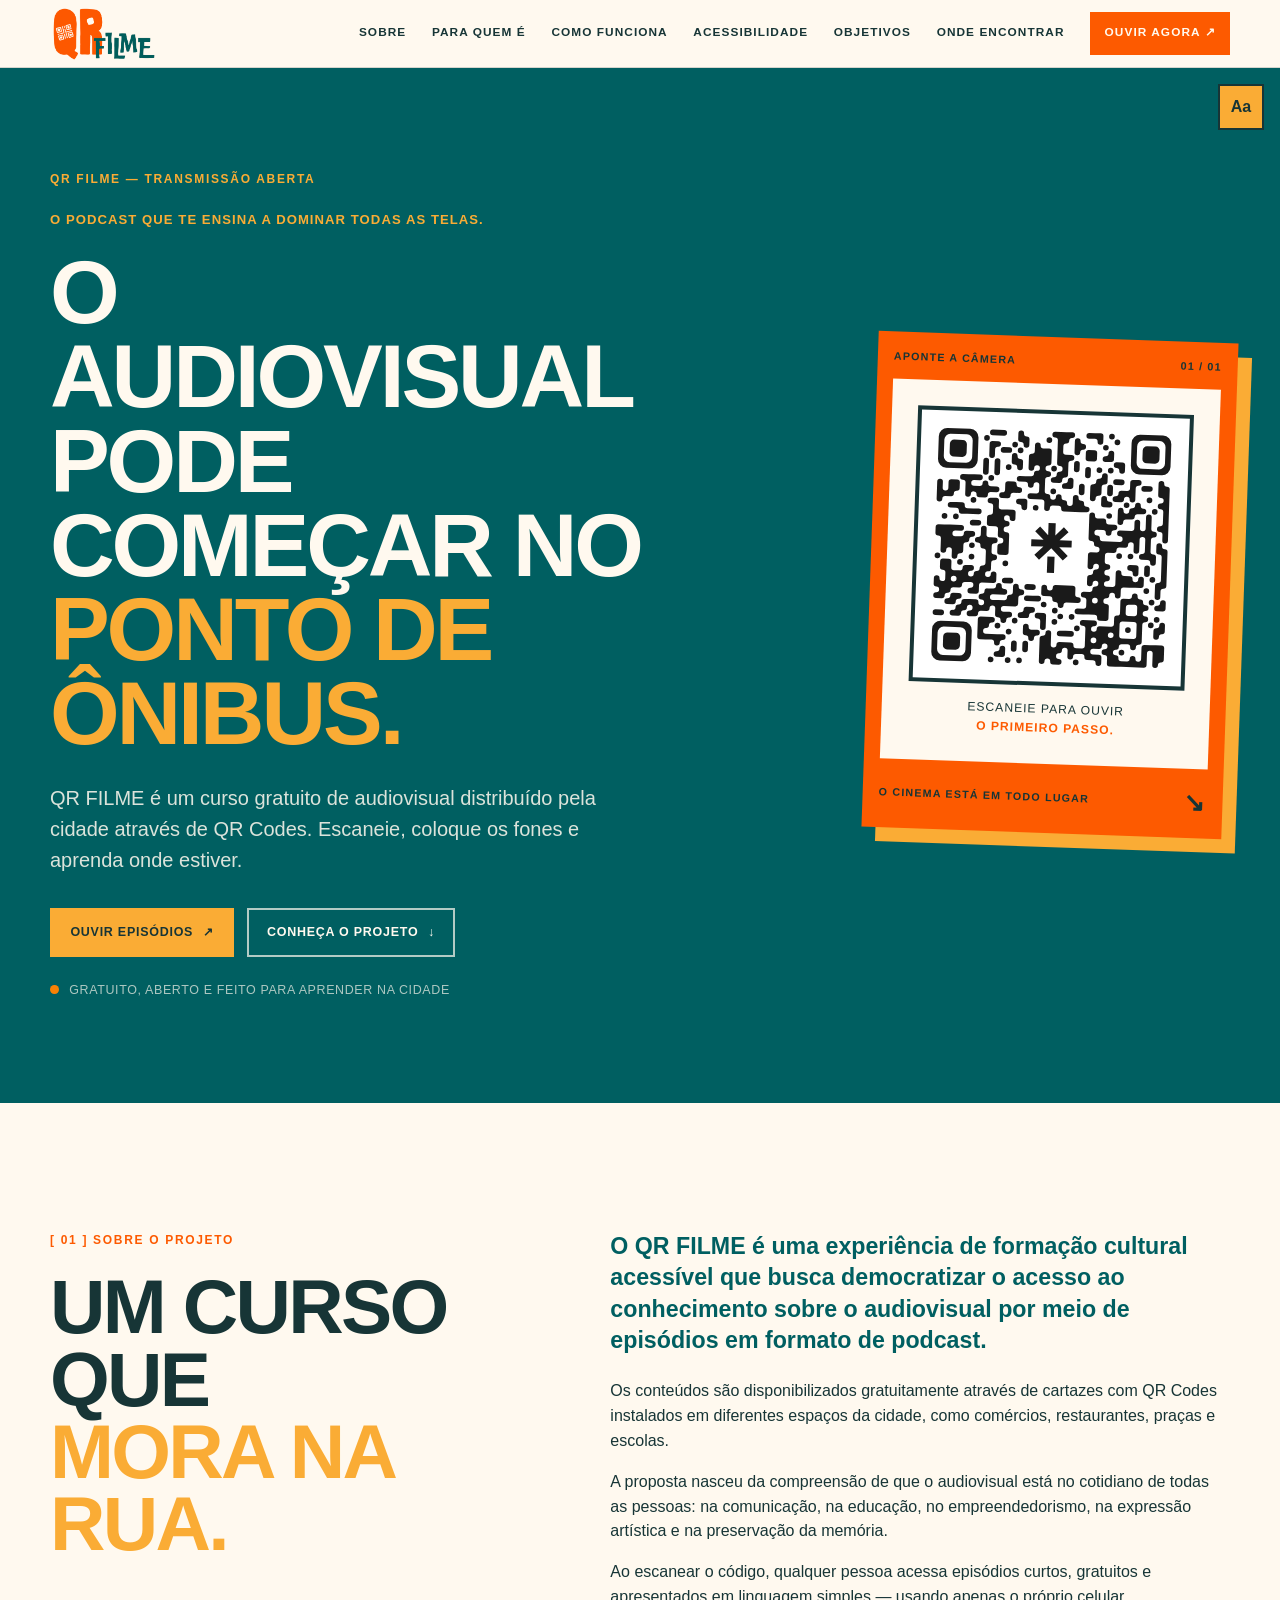
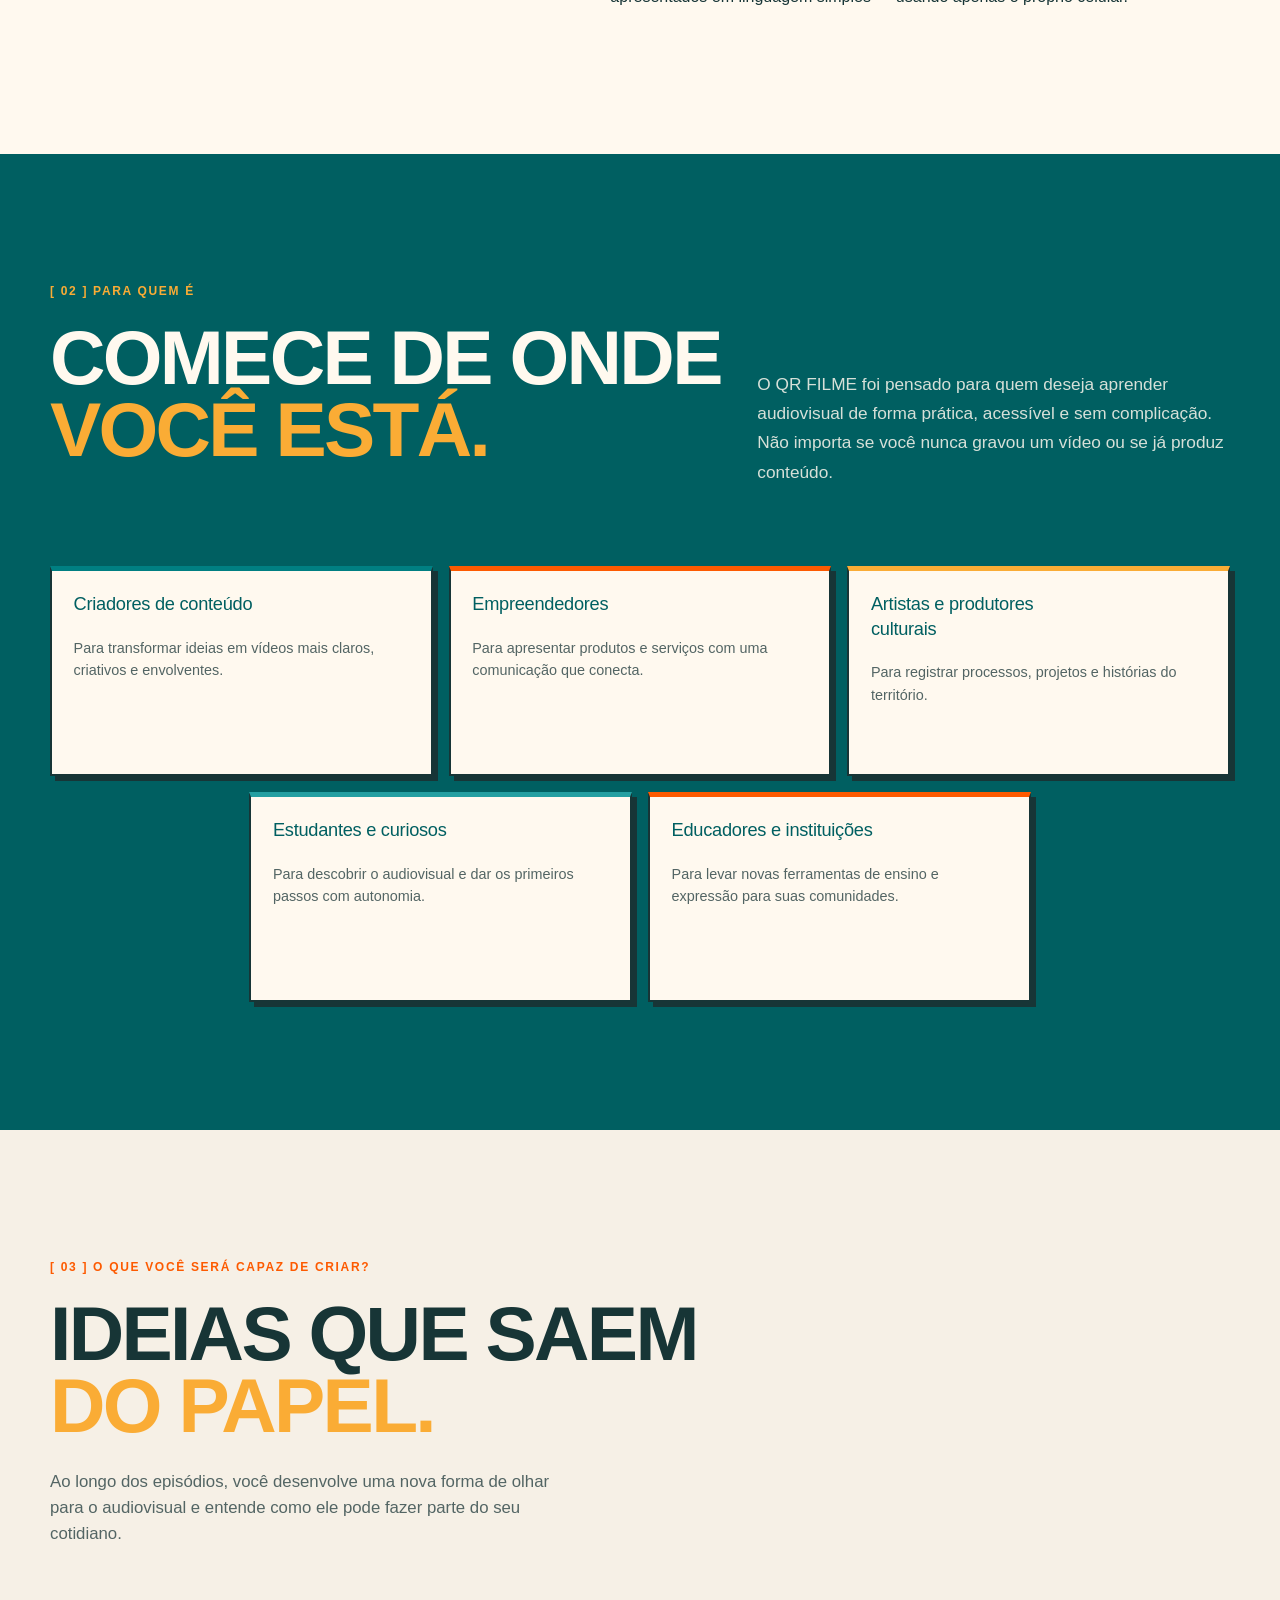
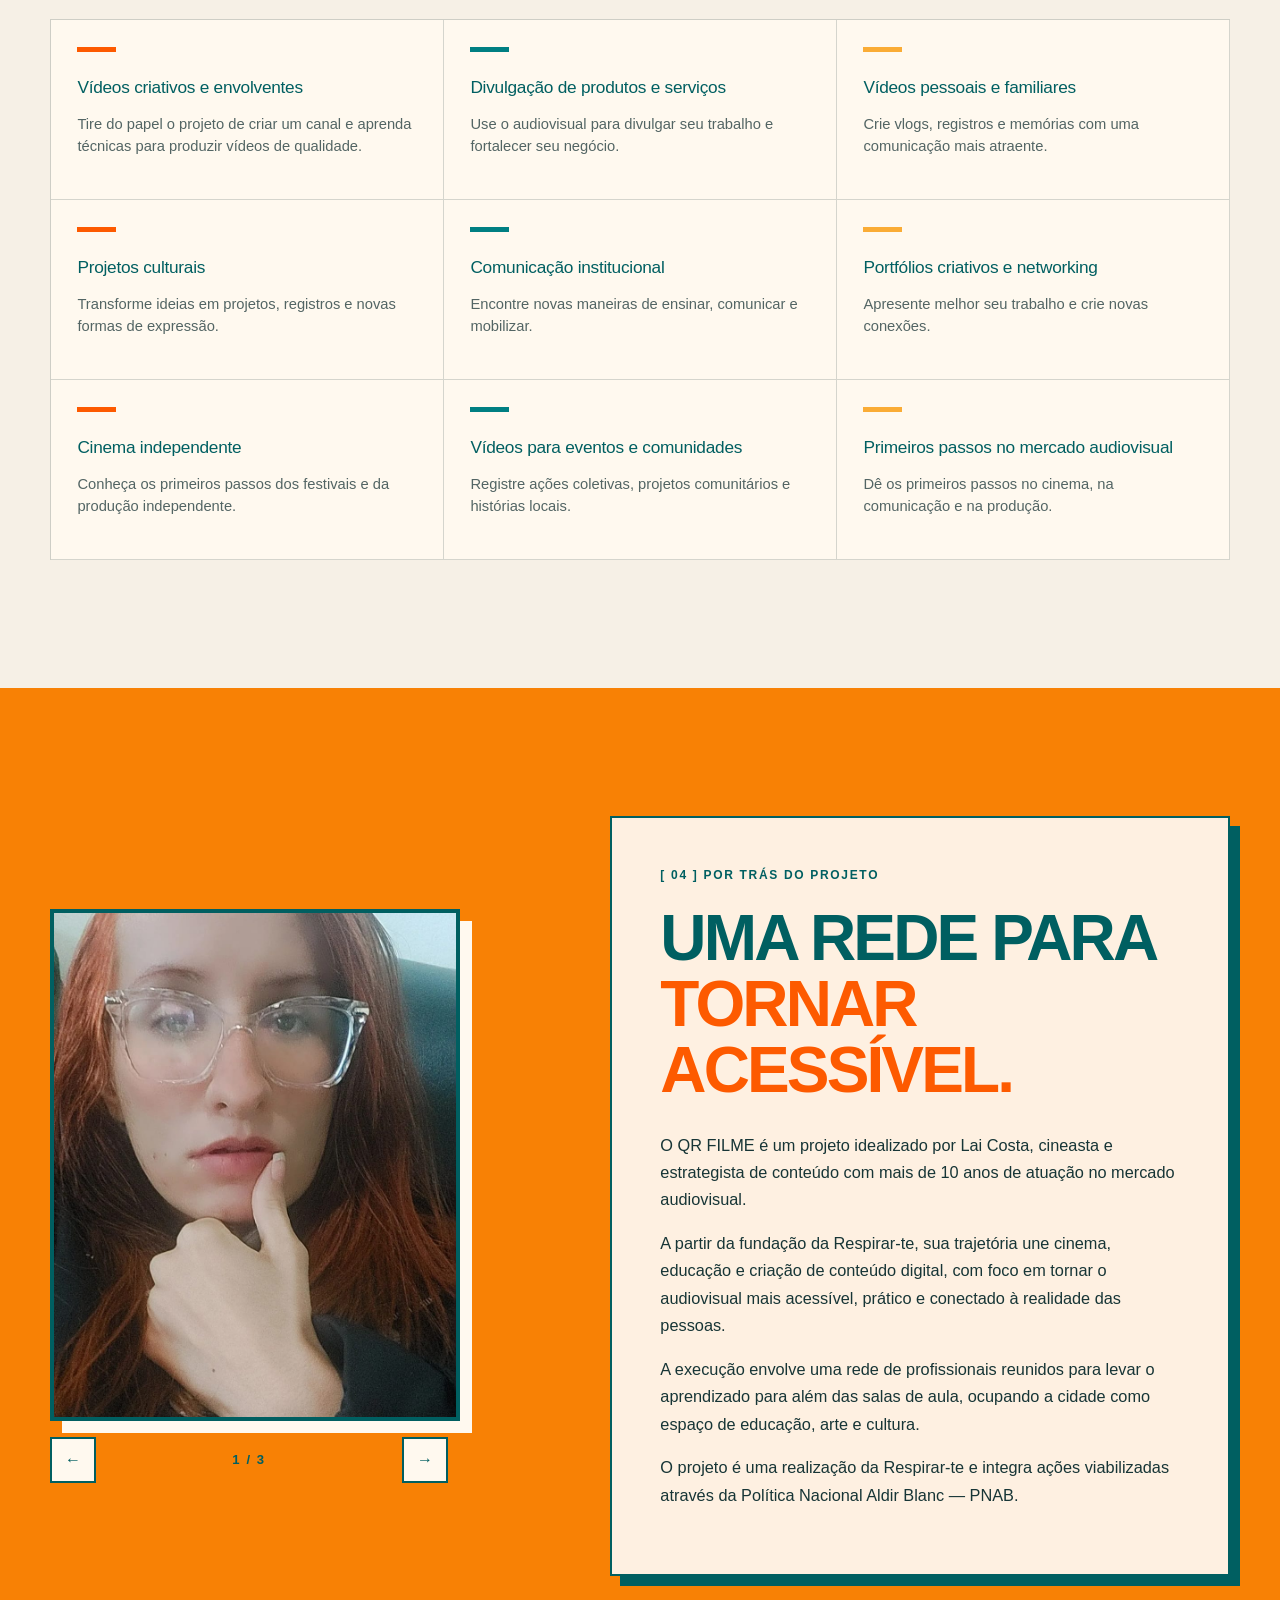
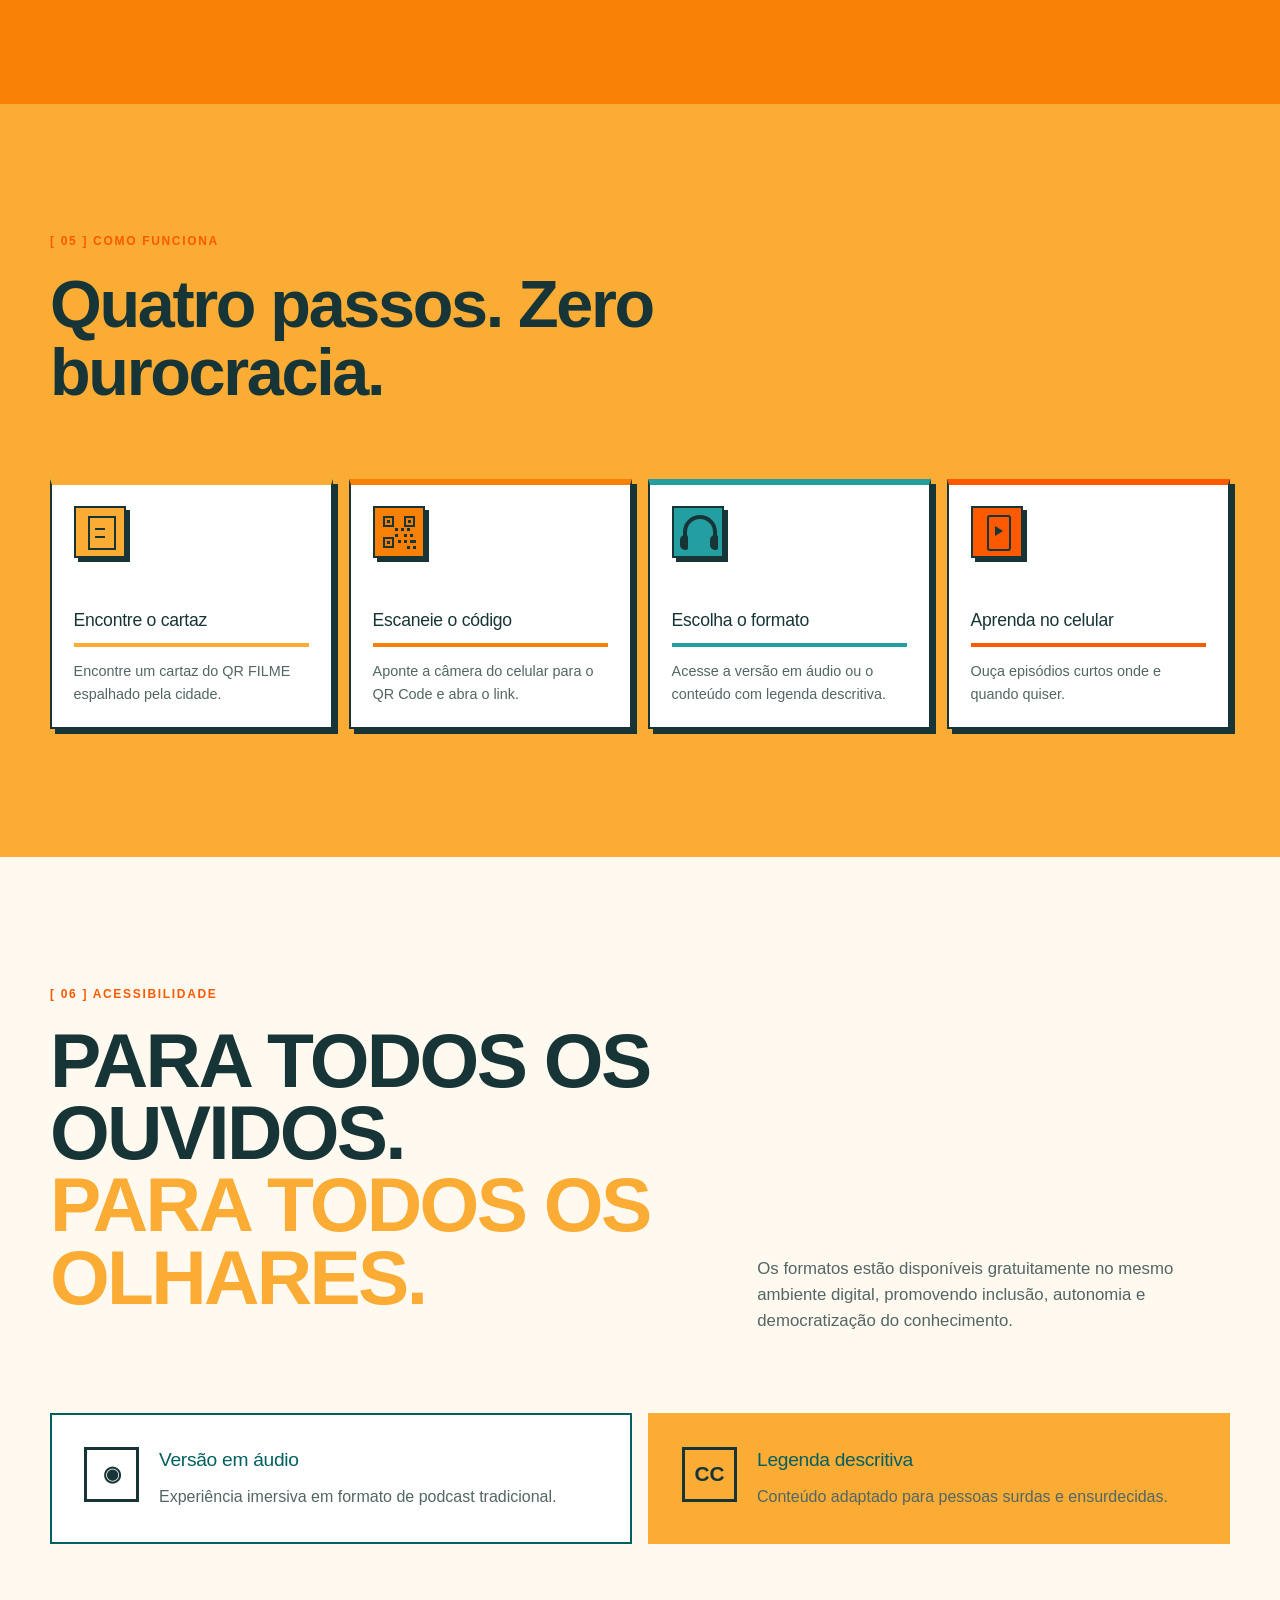
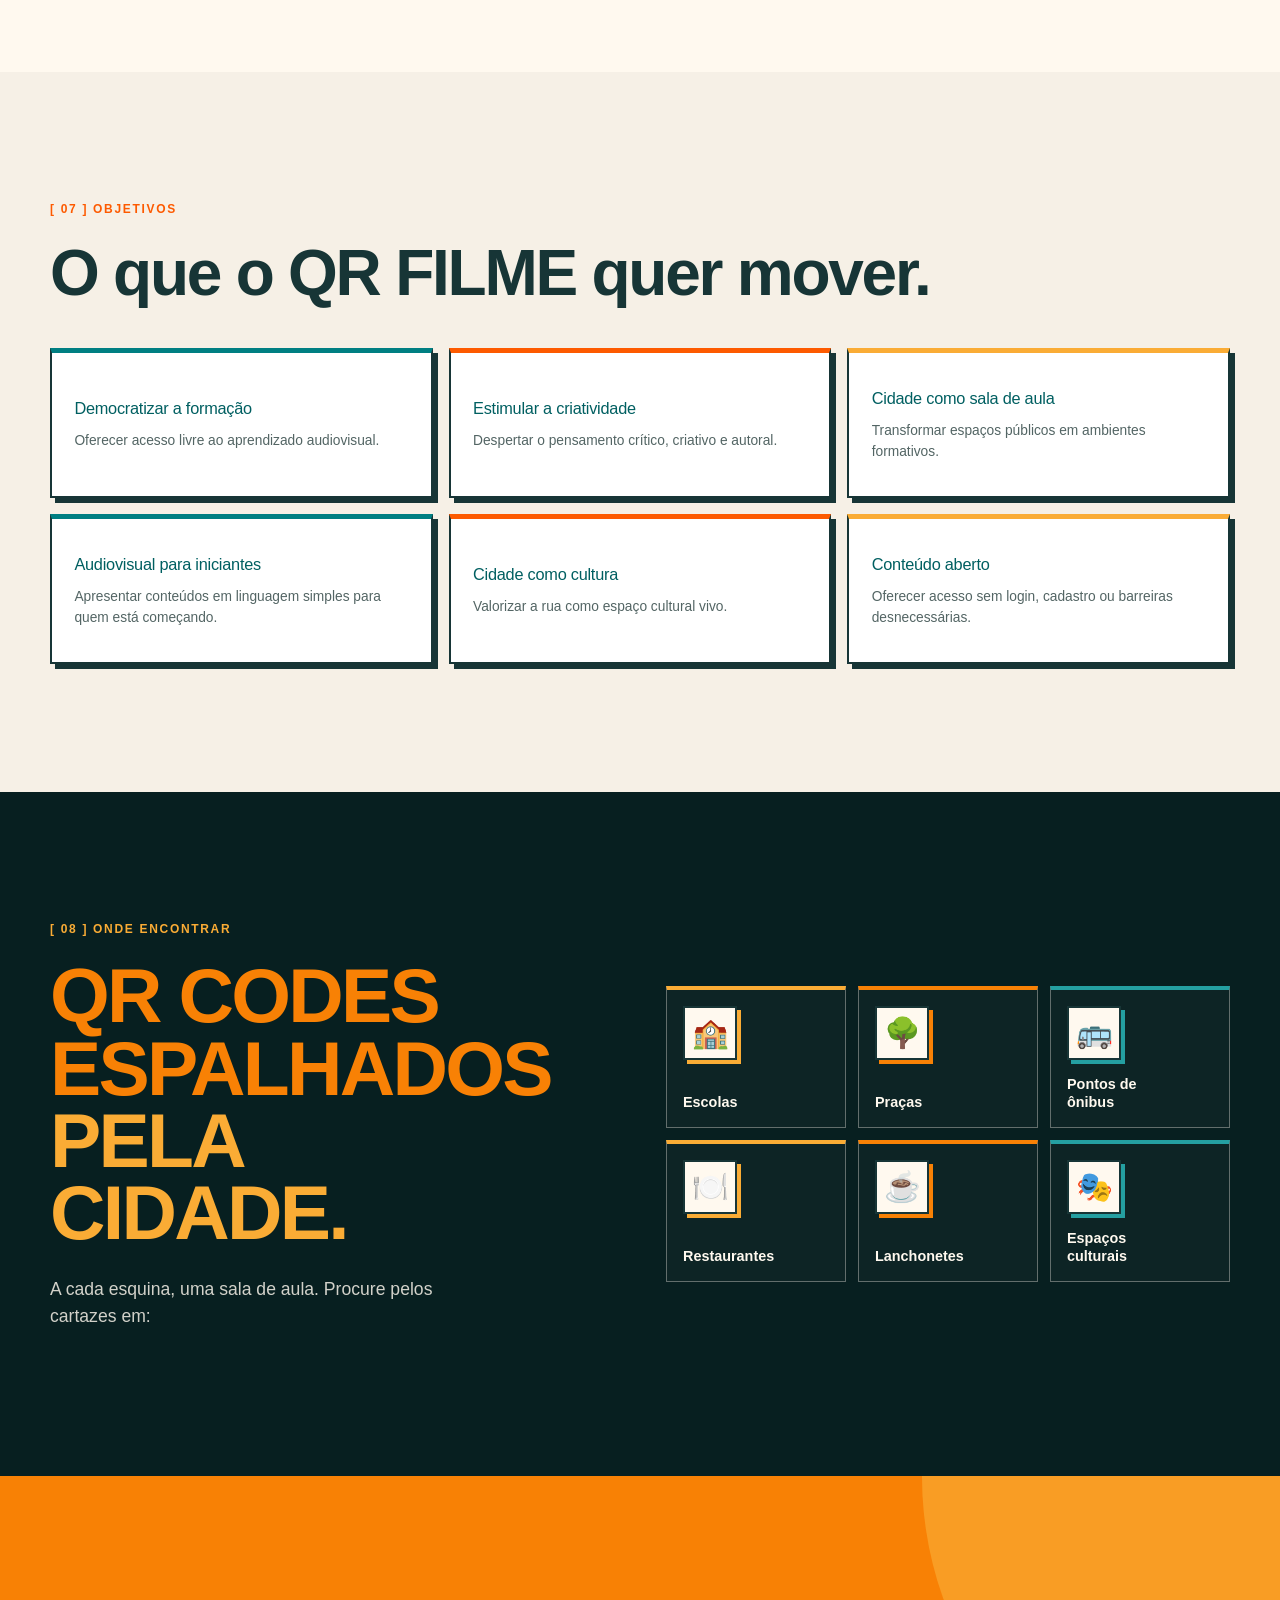
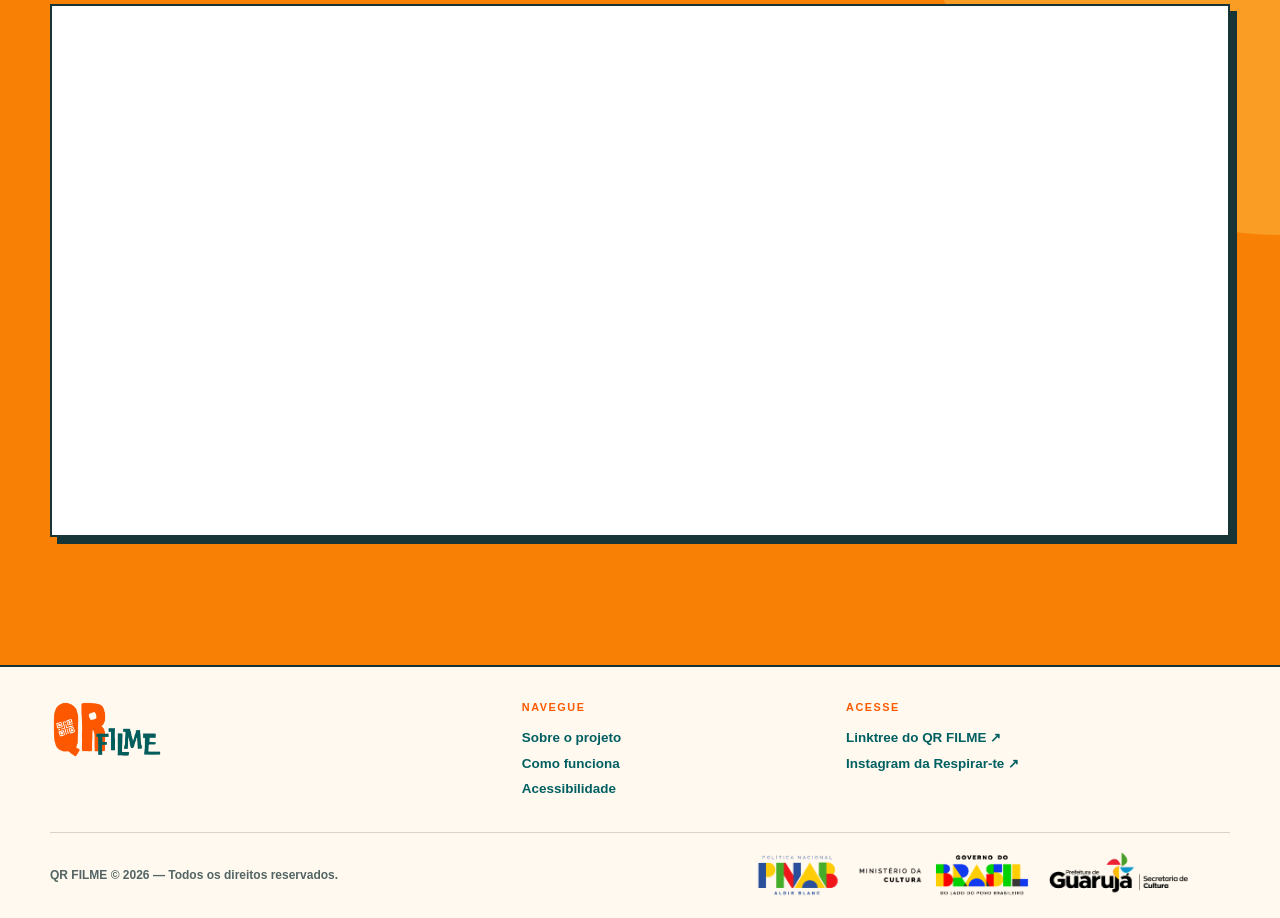
==== index.html @ b6dad970 "Publica landing do QR FILME" ====
<!doctype html>
<html lang="pt-BR">
  <head>
    <meta charset="utf-8" />
    <meta name="viewport" content="width=device-width, initial-scale=1" />
    <title>QR FILME — O podcast que te ensina a dominar todas as telas</title>
    <meta
      name="description"
      content="Curso gratuito de audiovisual distribuído pela cidade através de QR Codes. Escaneie, coloque os fones e aprenda onde estiver."
    />
    <meta name="theme-color" content="#005f61" />
    <meta name="robots" content="index, follow" />
    <link
      rel="canonical"
      href="https://rizakhh.github.io/qrfilme/"
    />
    <meta property="og:type" content="website" />
    <meta property="og:locale" content="pt_BR" />
    <meta
      property="og:title"
      content="QR FILME — O podcast que te ensina a dominar todas as telas"
    />
    <meta
      property="og:description"
      content="Um curso gratuito de audiovisual que ocupa a cidade através de QR Codes."
    />
    <meta
      property="og:url"
      content="https://rizakhh.github.io/qrfilme/"
    />
    <meta
      property="og:image"
      content="https://rizakhh.github.io/qrfilme/img/logo.png"
    />
    <meta name="twitter:card" content="summary_large_image" />
    <meta
      name="twitter:title"
      content="QR FILME — O podcast que te ensina a dominar todas as telas"
    />
    <meta
      name="twitter:description"
      content="Um curso gratuito de audiovisual que ocupa a cidade através de QR Codes."
    />
    <link rel="icon" href="img/logo.png" type="image/png" />
    <link rel="stylesheet" href="styles.css" />
    <script type="application/ld+json">
      {
        "@context": "https://schema.org",
        "@type": "EducationalOrganization",
        "name": "QR FILME",
        "description": "Curso gratuito de audiovisual distribuído pela cidade através de QR Codes.",
        "url": "https://rizakhh.github.io/qrfilme/",
        "sameAs": [
          "https://linktr.ee/qrfilme",
          "https://instagram.com/canalrespirarte"
        ],
        "parentOrganization": { "@type": "Organization", "name": "Respirar-te" }
      }
    </script>
  </head>
  <body>
    <a class="skip-link" href="#conteudo">Pular para o conteúdo</a>

    <header class="site-header" id="inicio">
      <div class="container header-inner">
        <a class="brand" href="#inicio" aria-label="QR FILME — início">
          <img src="img/logo.png" alt="QR FILME" width="176" height="94" />
        </a>
        <button
          class="menu-toggle"
          type="button"
          aria-expanded="false"
          aria-controls="site-nav"
          aria-label="Abrir menu"
        >
          <span></span><span></span><span></span>
        </button>
        <nav class="site-nav" id="site-nav" aria-label="Navegação principal">
          <a href="#sobre">Sobre</a>
          <a href="#para-quem">Para quem é</a>
          <a href="#como-funciona">Como funciona</a>
          <a href="#acessibilidade">Acessibilidade</a>
          <a href="#objetivos">Objetivos</a>
          <a href="#onde-encontrar">Onde encontrar</a>
          <a
            class="nav-cta"
            href="https://linktr.ee/qrfilme"
            target="_blank"
            rel="noopener noreferrer"
            >Ouvir agora <span aria-hidden="true">↗</span></a
          >
        </nav>
      </div>
    </header>

    <aside class="font-settings" aria-label="Configuração de tipografia">
      <button
        class="font-settings-toggle"
        type="button"
        aria-expanded="false"
        aria-controls="font-settings-panel"
        title="Escolher fonte dos títulos"
      >
        <span aria-hidden="true">Aa</span>
        <span class="sr-only">Escolher fonte dos títulos</span>
      </button>
      <div class="font-settings-panel" id="font-settings-panel" hidden>
        <div class="font-settings-heading">
          <strong>Fonte dos títulos</strong>
          <button type="button" data-font-close aria-label="Fechar configurações">×</button>
        </div>
        <label for="font-choice">Escolha uma opção</label>
        <select id="font-choice" data-font-choice>
          <option value="impact">Impact editorial</option>
          <option value="arial-black">Arial Black</option>
          <option value="franklin">Franklin Gothic</option>
          <option value="century">Century Gothic</option>
          <option value="trebuchet">Trebuchet MS</option>
          <option value="verdana">Verdana</option>
          <option value="tahoma">Tahoma</option>
          <option value="segoe">Segoe UI</option>
          <option value="gill">Gill Sans</option>
          <option value="futura">Futura</option>
          <option value="avenir">Avenir Next</option>
          <option value="rockwell">Rockwell</option>
          <option value="cooper">Cooper Black</option>
          <option value="georgia">Georgia</option>
          <option value="baskerville">Baskerville</option>
          <option value="garamond">Garamond</option>
          <option value="palatino">Palatino</option>
          <option value="courier">Courier New</option>
          <option value="lucida">Lucida Sans</option>
          <option value="system">Sistema</option>
        </select>
        <p class="font-preview" aria-hidden="true">QR FILME</p>
        <button class="font-reset" type="button" data-font-reset>Restaurar padrão</button>
      </div>
    </aside>

    <main id="conteudo">
      <section class="hero" aria-labelledby="hero-title">
        <div class="hero-grid container">
          <div class="hero-copy">
            <p class="eyebrow eyebrow-light">
              QR FILME <span>—</span> transmissão aberta
            </p>
            <p class="hero-slogan">
              O podcast que te ensina a dominar todas as telas.
            </p>
            <h1 id="hero-title">
              O audiovisual pode começar no <em>ponto de ônibus.</em>
            </h1>
            <p class="hero-lede">
              QR FILME é um curso gratuito de audiovisual distribuído pela
              cidade através de QR Codes. Escaneie, coloque os fones e aprenda
              onde estiver.
            </p>
            <div class="button-row">
              <a
                class="button button-sun"
                href="https://linktr.ee/qrfilme"
                target="_blank"
                rel="noopener noreferrer"
                >Ouvir episódios <span aria-hidden="true">↗</span></a
              >
              <a class="button button-ghost" href="#sobre"
                >Conheça o projeto <span aria-hidden="true">↓</span></a
              >
            </div>
            <p class="hero-note">
              <span class="dot" aria-hidden="true"></span> Gratuito, aberto e
              feito para aprender na cidade
            </p>
          </div>
          <div
            class="hero-signal"
            aria-label="Acesse o QR FILME pelo código QR"
          >
            <div class="signal-top">
              <span>APONTE A CÂMERA</span><span>01 / 01</span>
            </div>
            <div class="qr-panel">
              <div class="qr-frame">
                <img
                  src="img/qrfilme-qrcode.svg"
                  alt="QR Code para acessar o QR FILME no Linktree"
                  width="280"
                  height="280"
                />
              </div>
              <p>Escaneie para ouvir<br /><strong>o primeiro passo.</strong></p>
            </div>
            <div class="signal-bottom">
              <span>O CINEMA ESTÁ EM TODO LUGAR</span
              ><span class="signal-arrow" aria-hidden="true">↘</span>
            </div>
          </div>
        </div>
      </section>

      <section
        class="section section-about"
        id="sobre"
        aria-labelledby="sobre-title"
      >
        <div class="container about-grid">
          <div class="section-intro reveal">
            <p class="eyebrow">[ 01 ] Sobre o projeto</p>
            <h2 id="sobre-title">Um curso que<br /><em>mora na rua.</em></h2>
          </div>
          <div class="about-copy reveal">
            <p class="lead">
              O QR FILME é uma experiência de formação cultural acessível que
              busca democratizar o acesso ao conhecimento sobre o audiovisual
              por meio de episódios em formato de podcast.
            </p>
            <p>
              Os conteúdos são disponibilizados gratuitamente através de
              cartazes com QR Codes instalados em diferentes espaços da cidade,
              como comércios, restaurantes, praças e escolas.
            </p>
            <p>
              A proposta nasceu da compreensão de que o audiovisual está no
              cotidiano de todas as pessoas: na comunicação, na educação, no
              empreendedorismo, na expressão artística e na preservação da
              memória.
            </p>
            <p>
              Ao escanear o código, qualquer pessoa acessa episódios curtos,
              gratuitos e apresentados em linguagem simples — usando apenas o
              próprio celular.
            </p>
          </div>
        </div>
      </section>

      <section
        class="section section-audience section-dark"
        id="para-quem"
        aria-labelledby="para-quem-title"
      >
        <div class="container">
          <div class="section-heading split-heading reveal">
            <div>
              <p class="eyebrow eyebrow-light">[ 02 ] Para quem é</p>
              <h2 id="para-quem-title">
                Comece de onde<br /><em>você está.</em>
              </h2>
            </div>
            <p>
              O QR FILME foi pensado para quem deseja aprender audiovisual de
              forma prática, acessível e sem complicação. Não importa se você
              nunca gravou um vídeo ou se já produz conteúdo.
            </p>
          </div>
          <ul class="card-grid audience-grid">
            <li class="info-card reveal">
              <h3>Criadores de conteúdo</h3>
              <p>
                Para transformar ideias em vídeos mais claros, criativos e
                envolventes.
              </p>
            </li>
            <li class="info-card reveal">
              <h3>Empreendedores</h3>
              <p>
                Para apresentar produtos e serviços com uma comunicação que
                conecta.
              </p>
            </li>
            <li class="info-card reveal">
              <h3>Artistas e produtores culturais</h3>
              <p>
                Para registrar processos, projetos e histórias do território.
              </p>
            </li>
            <li class="info-card reveal">
              <h3>Estudantes e curiosos</h3>
              <p>
                Para descobrir o audiovisual e dar os primeiros passos com
                autonomia.
              </p>
            </li>
            <li class="info-card reveal">
              <h3>Educadores e instituições</h3>
              <p>
                Para levar novas ferramentas de ensino e expressão para suas
                comunidades.
              </p>
            </li>
          </ul>
        </div>
      </section>

      <section
        class="section section-create"
        id="criar"
        aria-labelledby="criar-title"
      >
        <div class="container">
          <div class="section-heading reveal">
            <p class="eyebrow">[ 03 ] O que você será capaz de criar?</p>
            <h2 id="criar-title">Ideias que saem<br /><em>do papel.</em></h2>
            <p>
              Ao longo dos episódios, você desenvolve uma nova forma de olhar
              para o audiovisual e entende como ele pode fazer parte do seu
              cotidiano.
            </p>
          </div>
          <div class="possibility-grid">
            <article class="possibility reveal">
              <h3>Vídeos criativos e envolventes</h3>
              <p>
                Tire do papel o projeto de criar um canal e aprenda técnicas
                para produzir vídeos de qualidade.
              </p>
            </article>
            <article class="possibility reveal">
              <h3>Divulgação de produtos e serviços</h3>
              <p>
                Use o audiovisual para divulgar seu trabalho e fortalecer seu
                negócio.
              </p>
            </article>
            <article class="possibility reveal">
              <h3>Vídeos pessoais e familiares</h3>
              <p>
                Crie vlogs, registros e memórias com uma comunicação mais
                atraente.
              </p>
            </article>
            <article class="possibility reveal">
              <h3>Projetos culturais</h3>
              <p>
                Transforme ideias em projetos, registros e novas formas de
                expressão.
              </p>
            </article>
            <article class="possibility reveal">
              <h3>Comunicação institucional</h3>
              <p>Encontre novas maneiras de ensinar, comunicar e mobilizar.</p>
            </article>
            <article class="possibility reveal">
              <h3>Portfólios criativos e networking</h3>
              <p>Apresente melhor seu trabalho e crie novas conexões.</p>
            </article>
            <article class="possibility reveal">
              <h3>Cinema independente</h3>
              <p>
                Conheça os primeiros passos dos festivais e da produção
                independente.
              </p>
            </article>
            <article class="possibility reveal">
              <h3>Vídeos para eventos e comunidades</h3>
              <p>
                Registre ações coletivas, projetos comunitários e histórias
                locais.
              </p>
            </article>
            <article class="possibility reveal">
              <h3>Primeiros passos no mercado audiovisual</h3>
              <p>
                Dê os primeiros passos no cinema, na comunicação e na produção.
              </p>
            </article>
          </div>
        </div>
      </section>

      <section
        class="section section-story section-orange"
        id="por-tras"
        aria-labelledby="por-tras-title"
      >
        <div class="container story-grid">
          <div
            class="portrait-carousel reveal"
            data-carousel
            aria-label="Fotos de Lai Costa"
            aria-roledescription="carrossel"
          >
            <div class="portrait-viewport">
              <figure
                class="portrait-slide"
                data-slide
                aria-label="Foto 1 de 3"
              >
                <img
                  src="img/lai1.jpg"
                  alt="Retrato de Lai Costa usando óculos"
                  width="899"
                  height="1599"
                  loading="lazy"
                />
              </figure>
              <figure
                class="portrait-slide"
                data-slide
                aria-label="Foto 2 de 3"
                hidden
              >
                <img
                  src="img/lai2.jpg"
                  alt="Retrato de Lai Costa"
                  width="899"
                  height="1599"
                  loading="lazy"
                />
              </figure>
              <figure
                class="portrait-slide"
                data-slide
                aria-label="Foto 3 de 3"
                hidden
              >
                <img
                  src="img/lai3.jpg"
                  alt="Lai Costa sorrindo e fazendo sinal positivo"
                  width="896"
                  height="1592"
                  loading="lazy"
                />
              </figure>
            </div>
            <div class="portrait-controls">
              <button
                type="button"
                data-carousel-prev
                aria-label="Foto anterior"
              >
                ←
              </button>
              <p aria-live="polite"><span data-carousel-current>1</span> / 3</p>
              <button
                type="button"
                data-carousel-next
                aria-label="Próxima foto"
              >
                →
              </button>
            </div>
          </div>
          <div class="story-copy reveal">
            <p class="eyebrow eyebrow-dark">[ 04 ] Por trás do projeto</p>
            <h2 id="por-tras-title">
              Uma rede para<br /><em>tornar acessível.</em>
            </h2>
            <p>
              O QR FILME é um projeto idealizado por Lai Costa, cineasta e
              estrategista de conteúdo com mais de 10 anos de atuação no mercado
              audiovisual.
            </p>
            <p>
              A partir da fundação da Respirar-te, sua trajetória une cinema,
              educação e criação de conteúdo digital, com foco em tornar o
              audiovisual mais acessível, prático e conectado à realidade das
              pessoas.
            </p>
            <p>
              A execução envolve uma rede de profissionais reunidos para levar o
              aprendizado para além das salas de aula, ocupando a cidade como
              espaço de educação, arte e cultura.
            </p>
            <p>
              O projeto é uma realização da Respirar-te e integra ações
              viabilizadas através da Política Nacional Aldir Blanc — PNAB.
            </p>
          </div>
        </div>
      </section>

      <section
        class="section section-steps"
        id="como-funciona"
        aria-labelledby="como-title"
      >
        <div class="container">
          <div class="section-heading reveal">
            <p class="eyebrow">[ 05 ] Como funciona</p>
            <h2 id="como-title">Quatro passos. Zero burocracia.</h2>
          </div>
          <ol class="steps-grid">
            <li class="step reveal">
              <div class="step-meta">
                <span class="step-icon step-icon-poster" aria-hidden="true"></span>
              </div>
              <div>
                <h3>Encontre o cartaz</h3>
                <p>Encontre um cartaz do QR FILME espalhado pela cidade.</p>
              </div>
            </li>
            <li class="step reveal">
              <div class="step-meta">
                <span class="step-icon step-icon-scan" aria-hidden="true">
                  <span class="mini-qr">
                    <span class="mini-qr-finder mini-qr-finder-tl"></span>
                    <span class="mini-qr-finder mini-qr-finder-tr"></span>
                    <span class="mini-qr-finder mini-qr-finder-bl"></span>
                  </span>
                </span>
              </div>
              <div>
                <h3>Escaneie o código</h3>
                <p>Aponte a câmera do celular para o QR Code e abra o link.</p>
              </div>
            </li>
            <li class="step reveal">
              <div class="step-meta">
                <span class="step-icon step-icon-format" aria-hidden="true"></span>
              </div>
              <div>
                <h3>Escolha o formato</h3>
                <p>
                  Acesse a versão em áudio ou o conteúdo com legenda descritiva.
                </p>
              </div>
            </li>
            <li class="step reveal">
              <div class="step-meta">
                <span class="step-icon step-icon-phone" aria-hidden="true"></span>
              </div>
              <div>
                <h3>Aprenda no celular</h3>
                <p>Ouça episódios curtos onde e quando quiser.</p>
              </div>
            </li>
          </ol>
        </div>
      </section>

      <section
        class="section section-access"
        id="acessibilidade"
        aria-labelledby="access-title"
      >
        <div class="container">
          <div class="section-heading split-heading reveal">
            <div>
              <p class="eyebrow">[ 06 ] Acessibilidade</p>
              <h2 id="access-title">
                Para todos os ouvidos.<br /><em>Para todos os olhares.</em>
              </h2>
            </div>
            <p>
              Os formatos estão disponíveis gratuitamente no mesmo ambiente
              digital, promovendo inclusão, autonomia e democratização do
              conhecimento.
            </p>
          </div>
          <div class="access-grid">
            <article class="access-card reveal">
              <span class="access-symbol" aria-hidden="true">◉</span>
              <div>
                <h3>Versão em áudio</h3>
                <p>Experiência imersiva em formato de podcast tradicional.</p>
              </div>
            </article>
            <article class="access-card reveal">
              <span class="access-symbol" aria-hidden="true">CC</span>
              <div>
                <h3>Legenda descritiva</h3>
                <p>Conteúdo adaptado para pessoas surdas e ensurdecidas.</p>
              </div>
            </article>
          </div>
        </div>
      </section>

      <section
        class="section section-objectives"
        id="objetivos"
        aria-labelledby="objectives-title"
      >
        <div class="container">
          <div class="section-heading reveal">
            <p class="eyebrow">[ 07 ] Objetivos</p>
            <h2 id="objectives-title">O que o QR FILME quer mover.</h2>
          </div>
          <div class="objectives-grid">
            <article class="objective reveal">
              <div>
                <h3>Democratizar a formação</h3>
                <p>Oferecer acesso livre ao aprendizado audiovisual.</p>
              </div>
            </article>
            <article class="objective reveal">
              <div>
                <h3>Estimular a criatividade</h3>
                <p>Despertar o pensamento crítico, criativo e autoral.</p>
              </div>
            </article>
            <article class="objective reveal">
              <div>
                <h3>Cidade como sala de aula</h3>
                <p>Transformar espaços públicos em ambientes formativos.</p>
              </div>
            </article>
            <article class="objective reveal">
              <div>
                <h3>Audiovisual para iniciantes</h3>
                <p>
                  Apresentar conteúdos em linguagem simples para quem está
                  começando.
                </p>
              </div>
            </article>
            <article class="objective reveal">
              <div>
                <h3>Cidade como cultura</h3>
                <p>Valorizar a rua como espaço cultural vivo.</p>
              </div>
            </article>
            <article class="objective reveal">
              <div>
                <h3>Conteúdo aberto</h3>
                <p>
                  Oferecer acesso sem login, cadastro ou barreiras
                  desnecessárias.
                </p>
              </div>
            </article>
          </div>
        </div>
      </section>

      <section
        class="section section-locations section-dark"
        id="onde-encontrar"
        aria-labelledby="locations-title"
      >
        <div class="container locations-inner">
          <div class="reveal">
            <p class="eyebrow eyebrow-light">[ 08 ] Onde encontrar</p>
            <h2 id="locations-title">
              QR Codes espalhados<br /><em>pela cidade.</em>
            </h2>
            <p>A cada esquina, uma sala de aula. Procure pelos cartazes em:</p>
          </div>
          <ul class="location-list reveal">
            <li>
              <span class="location-icon location-icon-school" aria-hidden="true">🏫</span
              ><strong>Escolas</strong>
            </li>
            <li>
              <span class="location-icon location-icon-park" aria-hidden="true">🌳</span
              ><strong>Praças</strong>
            </li>
            <li>
              <span class="location-icon location-icon-bus" aria-hidden="true">🚌</span
              ><strong>Pontos de ônibus</strong>
            </li>
            <li>
              <span class="location-icon location-icon-food" aria-hidden="true">🍽️</span
              ><strong>Restaurantes</strong>
            </li>
            <li>
              <span class="location-icon location-icon-cafe" aria-hidden="true">☕</span
              ><strong>Lanchonetes</strong>
            </li>
            <li>
              <span class="location-icon location-icon-culture" aria-hidden="true">🎭</span
              ><strong>Espaços culturais</strong>
            </li>
          </ul>
        </div>
      </section>

      <section class="final-call" id="ouvir" aria-labelledby="final-title">
        <div class="container final-grid">
          <div class="final-copy reveal">
            <p class="final-tag">Última chamada</p>
            <h2 id="final-title">
              Uma cidade cheia de histórias merece mais criadores.
            </h2>
            <p>Escaneie o QR Code e faça parte dessa experiência.</p>
            <div class="button-row">
              <a
                class="button button-dark"
                href="https://linktr.ee/qrfilme"
                target="_blank"
                rel="noopener noreferrer"
                >Ouvir agora <span aria-hidden="true">↗</span></a
              ><button
                class="button button-outline-dark"
                type="button"
                id="share-button"
              >
                Compartilhar <span aria-hidden="true">＋</span>
              </button>
            </div>
            <p
              class="share-status"
              id="share-status"
              role="status"
              aria-live="polite"
            ></p>
          </div>
          <div class="final-qr reveal">
            <img
              src="img/qrfilme-qrcode.svg"
              alt="QR Code para acessar o QR FILME no Linktree"
              width="230"
              height="230"
              loading="lazy"
            /><span>ESCANEIE<br />E COMECE</span>
          </div>
        </div>
      </section>
    </main>

    <a
      class="mobile-listen"
      href="https://linktr.ee/qrfilme"
      target="_blank"
      rel="noopener noreferrer"
      >Ouvir agora <span aria-hidden="true">↗</span></a
    >

    <footer class="site-footer">
      <div class="container footer-main">
        <a
          class="footer-brand"
          href="#inicio"
          aria-label="Voltar ao início do QR FILME"
          ><img src="img/logo.png" alt="QR FILME" width="160" height="86"
        /></a>
        <div class="footer-links">
          <p class="footer-label">Navegue</p>
          <a href="#sobre">Sobre o projeto</a
          ><a href="#como-funciona">Como funciona</a
          ><a href="#acessibilidade">Acessibilidade</a>
        </div>
        <div class="footer-links">
          <p class="footer-label">Acesse</p>
          <a
            href="https://linktr.ee/qrfilme"
            target="_blank"
            rel="noopener noreferrer"
            >Linktree do QR FILME ↗</a
          ><a
            href="https://instagram.com/canalrespirarte"
            target="_blank"
            rel="noopener noreferrer"
            >Instagram da Respirar-te ↗</a
          >
        </div>
      </div>
      <div class="container footer-bottom">
        <p>
          QR FILME © <time datetime="2026">2026</time> — Todos os direitos
          reservados.
        </p>
        <img
          src="img/logospnab.PNG"
          alt="Logos da PNAB, Ministério da Cultura, Governo do Brasil, Prefeitura de Guarujá e Secretaria de Cultura"
          width="900"
          height="106"
          loading="lazy"
        />
      </div>
    </footer>
    <script src="script.js" defer></script>
  </body>
</html>
---- styles.css ----
/* QR FILME — identidade editorial, urbana e acessível */

:root {
  --teal-deep: #005f61;
  --teal: #007f82;
  --teal-light: #249fa1;
  --orange-deep: #fd5a00;
  --orange: #f88105;
  --yellow: #faac35;
  --cream: #fff9ef;
  --paper: #f6f0e6;
  --ink: #173536;
  --muted: #536564;
  --white: #fff;
  --focus: #ffe178;
  --line: rgba(23, 53, 54, .18);
  --display-font: Impact, "Arial Black", Arial, sans-serif;
  --body-font: Arial, Helvetica, sans-serif;
  --container: 1180px;
  --header-height: 68px;
  --gutter: clamp(1.25rem, 3.2vw, 3.5rem);
  --ease: 180ms ease;
}

* { box-sizing: border-box; }
html { scroll-behavior: smooth; }
body { margin: 0; background: var(--cream); color: var(--ink); font-family: var(--body-font); line-height: 1.55; overflow-x: hidden; }
section[id] { scroll-margin-top: calc(var(--header-height) + 1rem); }
img { display: block; max-width: 100%; height: auto; }
a { color: inherit; }
button, a { -webkit-tap-highlight-color: transparent; }
button { font: inherit; }
:focus-visible { outline: 3px solid var(--focus); outline-offset: 4px; }

.container { width: min(var(--container), calc(100% - (var(--gutter) * 2))); margin-inline: auto; }
.skip-link { position: fixed; z-index: 100; top: .75rem; left: .75rem; transform: translateY(-150%); padding: .75rem 1rem; background: var(--yellow); color: var(--ink); font-weight: 700; text-decoration: none; transition: transform var(--ease); }
.skip-link:focus { transform: translateY(0); }
.sr-only { position: absolute; width: 1px; height: 1px; padding: 0; margin: -1px; overflow: hidden; clip: rect(0, 0, 0, 0); white-space: nowrap; border: 0; }

/* Font settings */
.font-settings { position: fixed; z-index: 35; top: calc(var(--header-height) + 1rem); right: 1rem; }
.font-settings-toggle { display: grid; width: 46px; height: 46px; place-items: center; border: 2px solid var(--ink); background: var(--yellow); color: var(--ink); box-shadow: 4px 4px 0 var(--teal-deep); font-weight: 900; cursor: pointer; }
.font-settings-toggle:hover { background: var(--orange); }
.font-settings-panel { position: absolute; top: calc(100% + .8rem); right: 0; width: min(300px, calc(100vw - 2rem)); padding: 1rem; border: 2px solid var(--ink); background: var(--cream); box-shadow: 7px 7px 0 var(--teal-deep); }
.font-settings-heading { display: flex; align-items: center; justify-content: space-between; gap: 1rem; margin-bottom: .9rem; }
.font-settings-heading strong { color: var(--teal-deep); font-size: .9rem; letter-spacing: .05em; text-transform: uppercase; }
.font-settings-heading button { width: 32px; height: 32px; border: 1px solid var(--ink); background: var(--paper); color: var(--ink); font-size: 1.2rem; cursor: pointer; }
.font-settings-panel label { display: block; margin-bottom: .4rem; color: var(--muted); font-size: .78rem; font-weight: 700; }
.font-settings-panel select { width: 100%; min-height: 44px; padding: .6rem .75rem; border: 2px solid var(--teal-deep); background: var(--paper); color: var(--ink); font: inherit; }
.font-preview { margin: .75rem 0 0; padding: .8rem; background: var(--yellow); color: var(--ink); font-family: var(--display-font); font-size: 1.6rem; font-weight: 900; line-height: 1; text-align: center; }
.font-reset { width: 100%; min-height: 40px; margin-top: .75rem; border: 0; background: var(--teal-deep); color: var(--cream); font-size: .72rem; font-weight: 900; letter-spacing: .06em; text-transform: uppercase; cursor: pointer; }

/* Header */
.site-header { position: sticky; z-index: 20; top: 0; height: var(--header-height); background: var(--cream); border-bottom: 1px solid var(--line); }
.header-inner { height: 100%; display: flex; align-items: center; justify-content: space-between; gap: 2rem; }
.brand { width: 150px; flex: 0 0 150px; display: block; }
.brand img { width: 150px; height: 58px; object-fit: contain; object-position: left center; mix-blend-mode: multiply; }
.site-nav { display: flex; align-items: center; gap: clamp(.8rem, 2vw, 1.75rem); font-size: .74rem; font-weight: 800; letter-spacing: .09em; text-transform: uppercase; }
.site-nav a { text-decoration: none; border-bottom: 2px solid transparent; transition: color var(--ease), border-color var(--ease); }
.site-nav a:hover { color: var(--orange-deep); border-color: currentColor; }
.site-nav .nav-cta { padding: .7rem .9rem; background: var(--orange-deep); color: var(--cream); border-color: var(--orange-deep); }
.site-nav .nav-cta:hover { background: var(--teal-deep); border-color: var(--teal-deep); color: var(--yellow); }
.menu-toggle { display: none; width: 44px; height: 44px; padding: .65rem; border: 2px solid var(--teal-deep); background: transparent; color: var(--teal-deep); cursor: pointer; }
.menu-toggle span { display: block; width: 100%; height: 2px; margin: 4px 0; background: currentColor; transition: transform var(--ease), opacity var(--ease); }
.menu-toggle[aria-expanded="true"] span:nth-child(1) { transform: translateY(6px) rotate(45deg); }
.menu-toggle[aria-expanded="true"] span:nth-child(2) { opacity: 0; }
.menu-toggle[aria-expanded="true"] span:nth-child(3) { transform: translateY(-6px) rotate(-45deg); }

/* Shared visual language */
.section { padding: clamp(5.5rem, 10vw, 9rem) 0; }
.eyebrow { margin: 0 0 1.3rem; color: var(--orange-deep); font-size: .75rem; font-weight: 900; letter-spacing: .14em; text-transform: uppercase; }
.eyebrow-light { color: var(--yellow); }
.eyebrow-dark { color: var(--teal-deep); }
h1, h2, h3, p { margin-top: 0; }
h1, h2 { font-family: var(--display-font); font-weight: 900; letter-spacing: -.035em; line-height: .94; text-transform: uppercase; }
h3 { font-family: var(--display-font); font-weight: 800; letter-spacing: -.015em; line-height: 1.25; }
h1 em, h2 em { color: var(--yellow); font-style: normal; }
h2 { margin-bottom: 1.75rem; font-size: clamp(2.8rem, 6vw, 5.8rem); }
h3 { line-height: 1.1; }
.section-heading { max-width: 720px; margin-bottom: clamp(2.5rem, 6vw, 4.5rem); }
.section-heading > p:last-child, .split-heading > p { max-width: 510px; color: var(--muted); font-size: 1.05rem; }
.section-dark { background: var(--teal-deep); color: var(--cream); }
.section-dark h2 { color: var(--cream); }
.section-dark h2 em, .final-call h2 em { color: var(--yellow); }
.button-row { display: flex; flex-wrap: wrap; gap: .8rem; align-items: center; }
.button { display: inline-flex; min-height: 48px; align-items: center; justify-content: center; gap: .6rem; padding: .8rem 1.15rem; border: 2px solid transparent; font-size: .78rem; font-weight: 900; letter-spacing: .06em; text-transform: uppercase; text-decoration: none; cursor: pointer; transition: transform var(--ease), background var(--ease), color var(--ease), border-color var(--ease); }
.button:hover { transform: translateY(-3px); }
.button-sun { background: var(--yellow); color: var(--ink); }
.button-sun:hover { background: var(--orange); color: var(--ink); }
.button-ghost { border-color: rgba(255,249,239,.7); color: var(--cream); }
.button-ghost:hover { border-color: var(--yellow); color: var(--yellow); }
.button-outline-light { border-color: rgba(255,249,239,.7); color: var(--cream); background: transparent; }
.button-outline-light:hover { border-color: var(--yellow); color: var(--yellow); }
.button-dark { background: var(--ink); color: var(--cream); }
.button-dark:hover { background: var(--orange-deep); }
.button-outline-dark { border-color: var(--ink); color: var(--ink); background: var(--white); }
.button-outline-dark:hover { border-color: var(--orange-deep); color: var(--orange-deep); }

/* Hero */
.hero { position: relative; background: var(--teal-deep); color: var(--cream); overflow: hidden; }
.hero-grid { min-height: min(680px, calc(100vh - var(--header-height))); display: grid; grid-template-columns: minmax(0, 1.05fr) minmax(300px, .75fr); align-items: center; gap: clamp(2.5rem, 8vw, 8rem); padding-top: clamp(4rem, 8vw, 7rem); padding-bottom: clamp(4rem, 8vw, 7rem); }
.hero-copy { position: relative; z-index: 1; max-width: 720px; }
.hero-slogan { margin: 0 0 1.25rem; color: var(--yellow); font-size: .82rem; font-weight: 900; letter-spacing: .08em; text-transform: uppercase; }
.hero-copy h1 { max-width: 760px; margin-bottom: 1.75rem; font-size: clamp(3.2rem, 7vw, 7.5rem); }
.hero-copy h1 em { display: block; color: var(--yellow); }
.hero-lede { max-width: 570px; margin-bottom: 2rem; color: rgba(255,249,239,.86); font-size: clamp(1rem, 1.6vw, 1.25rem); }
.hero-note { margin: 1.5rem 0 0; color: rgba(255,249,239,.68); font-size: .78rem; letter-spacing: .05em; text-transform: uppercase; }
.dot { display: inline-block; width: .55rem; height: .55rem; margin-right: .4rem; border-radius: 50%; background: var(--orange); }
.hero-signal { position: relative; justify-self: end; width: min(100%, 360px); padding: 1rem; background: var(--orange-deep); color: var(--ink); transform: rotate(2deg); box-shadow: 14px 14px 0 var(--yellow); }
.signal-top, .signal-bottom { display: flex; justify-content: space-between; gap: .5rem; font-size: .67rem; font-weight: 900; letter-spacing: .11em; }
.signal-bottom { align-items: center; margin-top: .85rem; }
.signal-arrow { font-size: 1.6rem; }
.qr-panel { margin-top: .9rem; padding: clamp(1rem, 4vw, 1.65rem); background: var(--cream); text-align: center; }
.qr-frame { width: min(100%, 280px); margin-inline: auto; padding: .7rem; background: var(--white); border: 4px solid var(--ink); }
.qr-frame img { width: 100%; aspect-ratio: 1; }
.qr-panel p { margin: .9rem 0 0; font-size: .76rem; letter-spacing: .08em; text-transform: uppercase; }
.qr-panel strong { color: var(--orange-deep); }
/* About */
.section-about { background: var(--cream); }
.about-grid { display: grid; grid-template-columns: minmax(280px, .85fr) minmax(0, 1.15fr); gap: clamp(2.5rem, 8vw, 8rem); align-items: start; }
.about-copy { max-width: 610px; font-size: 1rem; }
.about-copy .lead { color: var(--teal-deep); font-size: clamp(1.15rem, 2vw, 1.45rem); font-weight: 700; line-height: 1.35; }

/* Audience and shared cards */
.split-heading { display: grid; grid-template-columns: minmax(0, 1fr) minmax(250px, .7fr); gap: 2rem; align-items: end; max-width: none; }
.split-heading > p { margin: 0 0 .4rem; color: var(--cream); }
.section-audience .split-heading > p { padding: 0; border: 0; background: transparent; color: rgba(255,249,239,.84); font-size: 1.08rem; font-weight: 400; line-height: 1.7; }
.card-grid { display: grid; grid-template-columns: repeat(6, 1fr); gap: 1rem; padding: 0; margin: 0; list-style: none; }
.info-card { --card-accent: var(--teal); grid-column: span 2; min-height: 210px; padding: 1.35rem; background: var(--cream); border: 2px solid var(--ink); border-top: 5px solid var(--card-accent); box-shadow: 5px 5px 0 var(--ink); transition: transform var(--ease), box-shadow var(--ease); }
.info-card:nth-child(2), .info-card:nth-child(5) { --card-accent: var(--orange-deep); }
.info-card:nth-child(3) { --card-accent: var(--yellow); }
.info-card:nth-child(4) { --card-accent: var(--teal-light); grid-column: 2 / span 2; }
.info-card:hover { transform: translateY(-5px); box-shadow: 8px 8px 0 var(--ink); }
.info-card h3 { max-width: 230px; margin-bottom: 1.25rem; color: var(--teal-deep); font-family: var(--body-font); font-size: 1.14rem; font-weight: 500; line-height: 1.35; }
.info-card p { margin: 0; color: var(--muted); font-size: .9rem; }

/* Possibilities */
.section-create { background: var(--paper); }
.section-create .section-heading > p:last-child { color: var(--muted); }
.possibility-grid { display: grid; grid-template-columns: repeat(3, 1fr); border-top: 1px solid var(--line); border-left: 1px solid var(--line); }
.possibility { --card-accent: var(--orange-deep); position: relative; min-height: 180px; padding: 1.65rem; border-right: 1px solid var(--line); border-bottom: 1px solid var(--line); background: var(--cream); transition: transform var(--ease), border-color var(--ease), box-shadow var(--ease); }
.possibility::before { content: ""; display: block; width: 2.4rem; height: .3rem; margin-bottom: 1.5rem; background: var(--card-accent); }
.possibility:nth-child(3n + 2) { --card-accent: var(--teal); }
.possibility:nth-child(3n) { --card-accent: var(--yellow); }
.possibility:hover { z-index: 1; transform: translateY(-4px); border-color: var(--teal-deep); box-shadow: 6px 6px 0 var(--teal-deep); }
.possibility h3 { margin-bottom: .85rem; color: var(--teal-deep); font-family: var(--body-font); font-size: 1.08rem; font-weight: 500; line-height: 1.35; }
.possibility p { margin: 0; color: var(--muted); font-size: .92rem; }

/* Story */
.section-orange { background: var(--orange); color: var(--ink); }
.story-grid { display: grid; grid-template-columns: minmax(300px, .85fr) minmax(0, 1.15fr); gap: clamp(3rem, 8vw, 8rem); align-items: center; }
.portrait-carousel { width: min(100%, 410px); }
.portrait-viewport { position: relative; aspect-ratio: 4 / 5; overflow: hidden; border: 4px solid var(--teal-deep); background: var(--teal-deep); box-shadow: 12px 12px 0 var(--cream); }
.portrait-slide { width: 100%; height: 100%; margin: 0; }
.portrait-slide[hidden] { display: none; }
.portrait-slide img { width: 100%; height: 100%; object-fit: cover; object-position: center 24%; }
.portrait-controls { display: flex; align-items: center; justify-content: space-between; width: calc(100% - 12px); padding-top: 1rem; }
.portrait-controls button { display: grid; width: 46px; height: 46px; place-items: center; border: 2px solid var(--teal-deep); background: var(--cream); color: var(--teal-deep); font-weight: 900; cursor: pointer; }
.portrait-controls button:hover { background: var(--teal-deep); color: var(--yellow); }
.portrait-controls p { margin: 0; color: var(--teal-deep); font-size: .82rem; font-weight: 900; letter-spacing: .12em; }
.story-copy { max-width: 680px; padding: clamp(1.5rem, 4vw, 3rem); background: rgba(255,255,255,.88); border: 2px solid var(--teal-deep); box-shadow: 10px 10px 0 var(--teal-deep); }
.story-copy h2 { color: var(--teal-deep); font-family: var(--display-font); font-size: clamp(2.7rem, 5vw, 5.2rem); line-height: 1.03; letter-spacing: -.045em; }
.story-copy h2 em { color: var(--orange-deep); }
.story-copy p:not(.eyebrow) { max-width: 620px; color: var(--ink); font-size: 1.02rem; line-height: 1.68; }

/* Steps */
.section-steps { background: var(--yellow); }
.section-steps .section-heading { max-width: 900px; }
.section-steps h2 { color: var(--ink); font-family: var(--display-font); font-size: clamp(2.8rem, 5.2vw, 5rem); line-height: 1.02; text-transform: none; }
.steps-grid { display: grid; grid-template-columns: repeat(4, 1fr); gap: 1rem; padding: 0; margin: 0; list-style: none; }
.step { --step-accent: var(--yellow); display: flex; min-height: 250px; flex-direction: column; justify-content: space-between; padding: 1.35rem; background: var(--white); border: 2px solid var(--ink); border-top: 6px solid var(--step-accent); box-shadow: 5px 5px 0 var(--ink); }
.step:nth-child(2) { --step-accent: var(--orange); }
.step:nth-child(3) { --step-accent: var(--teal-light); }
.step:nth-child(4) { --step-accent: var(--orange-deep); }
.step-meta { display: flex; align-items: flex-start; justify-content: flex-start; gap: 1rem; margin-bottom: 2rem; }
.step-icon { position: relative; display: block; width: 52px; height: 52px; flex: 0 0 52px; border: 2px solid var(--ink); background: var(--step-accent); color: var(--ink); box-shadow: 4px 4px 0 var(--ink); }
.step-icon::before, .step-icon::after { content: ""; position: absolute; display: block; }
.step-icon-poster::before { top: 8px; left: 12px; width: 24px; height: 30px; border: 2px solid currentColor; }
.step-icon-poster::after { top: 20px; left: 19px; width: 10px; height: 2px; background: currentColor; box-shadow: 0 8px 0 currentColor; }
.step-icon-scan { display: grid; place-items: center; }
.step-icon-scan::before, .step-icon-scan::after { display: none; }
.mini-qr { position: relative; display: block; width: 38px; height: 38px; color: var(--ink); }
.mini-qr::before { content: ""; position: absolute; top: 15px; left: 15px; width: 3px; height: 3px; background: currentColor; box-shadow: 6px 0 0 currentColor, 12px 0 0 currentColor, 0 6px 0 currentColor, 9px 6px 0 currentColor, 15px 6px 0 currentColor, 3px 12px 0 currentColor, 9px 12px 0 currentColor, 15px 12px 0 currentColor, 18px 12px 0 currentColor, 12px 18px 0 currentColor, 18px 18px 0 currentColor; }
.mini-qr-finder { position: absolute; display: block; width: 11px; height: 11px; border: 2px solid currentColor; background: var(--step-accent); }
.mini-qr-finder::after { content: ""; position: absolute; inset: 2px; background: currentColor; }
.mini-qr-finder-tl { top: 3px; left: 3px; }
.mini-qr-finder-tr { top: 3px; right: 3px; }
.mini-qr-finder-bl { bottom: 3px; left: 3px; }
.step-icon-format::before { top: 7px; left: 9px; width: 26px; height: 27px; border: 4px solid currentColor; border-bottom: 0; border-radius: 18px 18px 0 0; }
.step-icon-format::after { top: 27px; left: 6px; width: 8px; height: 15px; border-radius: 5px 2px 2px 5px; background: currentColor; box-shadow: 30px 0 0 currentColor; }
.step-icon-phone::before { top: 7px; left: 14px; width: 20px; height: 32px; border: 2px solid currentColor; border-radius: 3px; }
.step-icon-phone::after { top: 18px; left: 22px; width: 0; height: 0; border-top: 5px solid transparent; border-bottom: 5px solid transparent; border-left: 8px solid currentColor; }
.step h3 { margin-bottom: .85rem; padding-bottom: .6rem; border-bottom: 4px solid var(--step-accent); color: var(--ink); font-family: var(--body-font); font-size: 1.1rem; font-weight: 500; line-height: 1.35; }
.step p { margin: 0; color: var(--muted); font-size: .9rem; }

/* Accessibility */
.section-access { background: var(--cream); }
.section-access .split-heading > p { color: var(--muted); }
.access-grid { display: grid; grid-template-columns: repeat(2, 1fr); gap: 1rem; }
.access-card { display: flex; gap: 1.25rem; align-items: flex-start; padding: 2rem; border: 2px solid var(--teal-deep); background: var(--white); }
.access-card:nth-child(2) { background: var(--yellow); border-color: var(--yellow); }
.access-symbol { display: flex; width: 55px; height: 55px; flex: 0 0 55px; align-items: center; justify-content: center; border: 3px solid currentColor; font-size: 1.3rem; font-weight: 900; }
.access-card h3 { margin-bottom: .75rem; color: var(--teal-deep); font-family: var(--body-font); font-size: 1.2rem; font-weight: 500; line-height: 1.35; }
.access-card p { margin: 0; color: var(--muted); }

/* Objectives */
.section-objectives { background: var(--paper); }
.section-objectives .section-heading { max-width: none; margin-bottom: 2.5rem; }
.section-objectives h2 { max-width: 100%; margin-bottom: 0; color: var(--ink); font-family: var(--display-font); font-size: clamp(2.5rem, 5vw, 4.8rem); line-height: 1.08; text-transform: none; }
.objectives-grid { display: grid; grid-template-columns: repeat(3, 1fr); gap: 1rem; }
.objective { --objective-accent: var(--teal); display: flex; min-height: 150px; align-items: center; padding: 1.4rem; background: var(--white); border: 2px solid var(--ink); border-top: 5px solid var(--objective-accent); box-shadow: 5px 5px 0 var(--ink); }
.objective:nth-child(2), .objective:nth-child(5) { --objective-accent: var(--orange-deep); }
.objective:nth-child(3), .objective:nth-child(6) { --objective-accent: var(--yellow); }
.objective h3 { margin-bottom: .7rem; color: var(--teal-deep); font-family: var(--body-font); font-size: 1.02rem; font-weight: 500; line-height: 1.35; }
.objective p { margin: 0; color: var(--muted); font-size: .86rem; }

/* Locations and final call */
.section-locations { background: #071f20; }
.section-locations h2 { color: var(--orange); }
.section-locations h2 em { color: var(--yellow); }
.locations-inner { display: grid; grid-template-columns: .9fr 1.1fr; gap: clamp(3rem, 9vw, 8rem); align-items: center; }
.locations-inner > div > p:last-child { max-width: 430px; color: rgba(255,249,239,.82); font-size: 1.1rem; }
.location-list { display: grid; grid-template-columns: repeat(3, 1fr); gap: .75rem; padding: 0; margin: 0; list-style: none; }
.location-list li { --location-accent: var(--yellow); display: flex; min-height: 142px; flex-direction: column; justify-content: space-between; padding: 1rem; border: 1px solid rgba(255,249,239,.35); border-top: 4px solid var(--location-accent); background: rgba(255,249,239,.025); color: var(--cream); transition: border-color var(--ease), transform var(--ease), background var(--ease); }
.location-list li:nth-child(2), .location-list li:nth-child(5) { --location-accent: var(--orange); }
.location-list li:nth-child(3), .location-list li:nth-child(6) { --location-accent: var(--teal-light); }
.location-list li:hover { transform: translateY(-4px); border-color: var(--location-accent); background: rgba(250,172,53,.08); }
.location-icon { display: grid; width: 54px; height: 54px; place-items: center; border: 2px solid var(--ink); background: var(--cream); color: var(--ink); box-shadow: 4px 4px 0 var(--location-accent); font-family: "Segoe UI Emoji", "Apple Color Emoji", sans-serif; font-size: 1.85rem; line-height: 1; }
.location-list strong { max-width: 120px; font-size: .9rem; line-height: 1.25; }
.final-call { position: relative; padding: clamp(5rem, 10vw, 9rem) 0; background: var(--orange); color: var(--ink); overflow: hidden; }
.final-call::before { content: ""; position: absolute; top: 0; right: 0; width: clamp(180px, 28vw, 420px); height: clamp(180px, 28vw, 420px); border-radius: 0 0 0 100%; background: var(--yellow); opacity: .65; pointer-events: none; }
.final-grid { position: relative; z-index: 1; display: grid; grid-template-columns: 1.2fr .8fr; gap: 3rem; align-items: center; padding: clamp(2rem, 5vw, 4rem); background: var(--white); border: 2px solid var(--ink); box-shadow: 7px 7px 0 var(--ink); }
.final-tag { display: inline-block; margin: 0 0 1rem; padding: .35rem .65rem; background: var(--yellow); color: var(--ink); font-size: .68rem; font-weight: 900; letter-spacing: .12em; text-transform: uppercase; }
.final-copy h2 { max-width: 720px; margin-bottom: 1.4rem; color: var(--ink); font-family: var(--display-font); font-size: clamp(2.5rem, 5vw, 5rem); line-height: 1.04; text-transform: none; }
.final-copy > p:not(.final-tag):not(.share-status) { max-width: 460px; margin-bottom: 1.7rem; color: var(--muted); font-size: 1.05rem; }
.share-status { min-height: 1.4em; margin: .75rem 0 0; color: var(--teal-deep); font-size: .9rem; }
.final-qr { display: grid; width: min(100%, 320px); justify-self: center; place-items: center; padding: 1.1rem; background: var(--cream); border: 2px solid var(--ink); box-shadow: 7px 7px 0 var(--teal-deep); text-align: center; }
.final-qr img { width: min(100%, 240px); margin-inline: auto; padding: .5rem; background: var(--white); }
.final-qr span { display: block; width: 100%; padding-top: .7rem; color: var(--ink); font-size: .68rem; font-weight: 900; letter-spacing: .12em; line-height: 1.15; text-align: center; }
.mobile-listen { display: none; }
.not-found-page { min-height: 100vh; display: grid; place-items: center; }
.not-found-copy h1 { color: var(--cream); font-size: clamp(4rem, 12vw, 9rem); }
.not-found-copy > p:not(.eyebrow) { color: rgba(255,249,239,.78); }

/* Footer */
.site-footer { background: var(--cream); color: var(--ink); border-top: 2px solid var(--ink); }
.footer-main { display: grid; grid-template-columns: 1.5fr 1fr 1.3fr; gap: 1.8rem; padding-top: 2rem; padding-bottom: 2rem; }
.footer-brand { width: 128px; background: var(--cream); }
.footer-brand img { width: 128px; height: 61px; object-fit: contain; object-position: left center; mix-blend-mode: multiply; }
.footer-links { display: flex; flex-direction: column; align-items: flex-start; gap: .28rem; font-size: .84rem; }
.footer-links a { color: var(--teal-deep); font-weight: 700; text-decoration: none; }
.footer-links a:hover { color: var(--orange-deep); text-decoration: underline; }
.footer-label { margin: 0 0 .52rem; color: var(--orange-deep); font-size: .68rem; font-weight: 900; letter-spacing: .14em; text-transform: uppercase; }
.footer-bottom { display: flex; align-items: center; justify-content: space-between; gap: 1.2rem; padding-top: .8rem; padding-bottom: .8rem; border-top: 1px solid var(--line); }
.footer-bottom p { margin: 0; color: var(--muted); font-size: .75rem; font-weight: 650; }
.footer-bottom img { width: min(43.2%, 512px); height: auto; mix-blend-mode: multiply; filter: saturate(1.05) contrast(1.04); opacity: 1; }

/* Scroll reveal: content remains available if JavaScript is absent. */
.reveal { transition: opacity 500ms ease, transform 500ms ease; }
html.js .reveal { opacity: 0; transform: translateY(18px); }
html.js .reveal.is-visible { opacity: 1; transform: none; }

@media (max-width: 1050px) {
  .site-nav { gap: .8rem; font-size: .68rem; }
  .about-grid { grid-template-columns: 1fr 1.2fr; }
  .card-grid { grid-template-columns: repeat(3, 1fr); }
  .info-card, .info-card:nth-child(4) { grid-column: auto; }
  .info-card:last-child { grid-column: span 3; min-height: 210px; }
}

@media (max-width: 900px) {
  :root { --header-height: 60px; }
  .site-header { height: var(--header-height); }
  .font-settings { top: auto; right: 1rem; bottom: calc(max(1rem, env(safe-area-inset-bottom)) + 62px); }
  .font-settings-panel { top: auto; bottom: calc(100% + .8rem); }
  .brand { width: 128px; flex-basis: 128px; }
  .brand img { width: 128px; height: 54px; }
  .menu-toggle { display: block; }
  .site-nav { position: absolute; top: var(--header-height); right: var(--gutter); left: var(--gutter); display: none; flex-direction: column; align-items: stretch; gap: 0; padding: .75rem; background: var(--cream); border: 1px solid var(--line); box-shadow: 8px 8px 0 var(--orange); }
  .site-nav.is-open { display: flex; }
  .site-nav a { padding: .8rem; border-bottom: 1px solid var(--line); }
  .site-nav .nav-cta { margin-top: .55rem; text-align: center; border: 0; }
  .hero-grid, .story-grid, .final-grid { grid-template-columns: 1fr; }
  .hero-grid { min-height: auto; gap: 3.5rem; }
  .hero-signal { justify-self: center; transform: rotate(1deg); }
  .about-grid, .split-heading, .locations-inner { grid-template-columns: 1fr; }
  .split-heading > p { margin-bottom: 0; }
  .card-grid { grid-template-columns: repeat(2, 1fr); }
  .info-card:last-child { grid-column: span 2; }
  .possibility-grid { grid-template-columns: repeat(2, 1fr); }
  .steps-grid { grid-template-columns: repeat(2, 1fr); }
  .access-grid { grid-template-columns: 1fr; }
  .objectives-grid { grid-template-columns: repeat(2, 1fr); }
  .location-list { grid-template-columns: repeat(2, 1fr); margin-top: 1.5rem; }
  .final-grid { padding: clamp(1.5rem, 6vw, 3rem); }
  .final-qr { justify-self: center; }
  .footer-main { grid-template-columns: 1fr 1fr; }
  .footer-brand { grid-column: 1 / -1; }
  .footer-bottom { align-items: flex-start; flex-direction: column; }
  .footer-bottom img { width: 80%; max-width: 496px; }
  .mobile-listen { position: fixed; z-index: 15; right: 1rem; bottom: max(1rem, env(safe-area-inset-bottom)); left: 1rem; display: flex; min-height: 48px; align-items: center; justify-content: center; gap: .6rem; background: var(--orange-deep); color: var(--cream); box-shadow: 4px 4px 0 var(--yellow); font-size: .78rem; font-weight: 900; letter-spacing: .07em; text-transform: uppercase; text-decoration: none; }
}

@media (max-width: 480px) {
  .hero-copy h1 { font-size: clamp(3rem, 15vw, 4.3rem); }
  .button-row { align-items: stretch; flex-direction: column; }
  .button { width: 100%; }
  .card-grid, .possibility-grid, .steps-grid, .objectives-grid { grid-template-columns: 1fr; }
  .info-card, .info-card:nth-child(4) { grid-column: auto; }
  .info-card:last-child { grid-column: auto; }
  .info-card { min-height: 220px; }
  .portrait-carousel { width: calc(100% - 10px); }
  .location-list { grid-template-columns: 1fr; }
  .location-list li { min-height: 100px; }
  .footer-main { grid-template-columns: 1fr; gap: 1.2rem; }
  .footer-brand { grid-column: auto; }
}

@media (prefers-reduced-motion: reduce) {
  *, *::before, *::after { scroll-behavior: auto !important; transition-duration: .01ms !important; animation-duration: .01ms !important; animation-iteration-count: 1 !important; }
  html.js .reveal { opacity: 1; transform: none; }
}

@media print {
  .site-header, .font-settings, .mobile-listen, .button-row { display: none; }
  .section, .final-grid { padding-block: 2rem; }
  .reveal, html.js .reveal { opacity: 1; transform: none; }
}
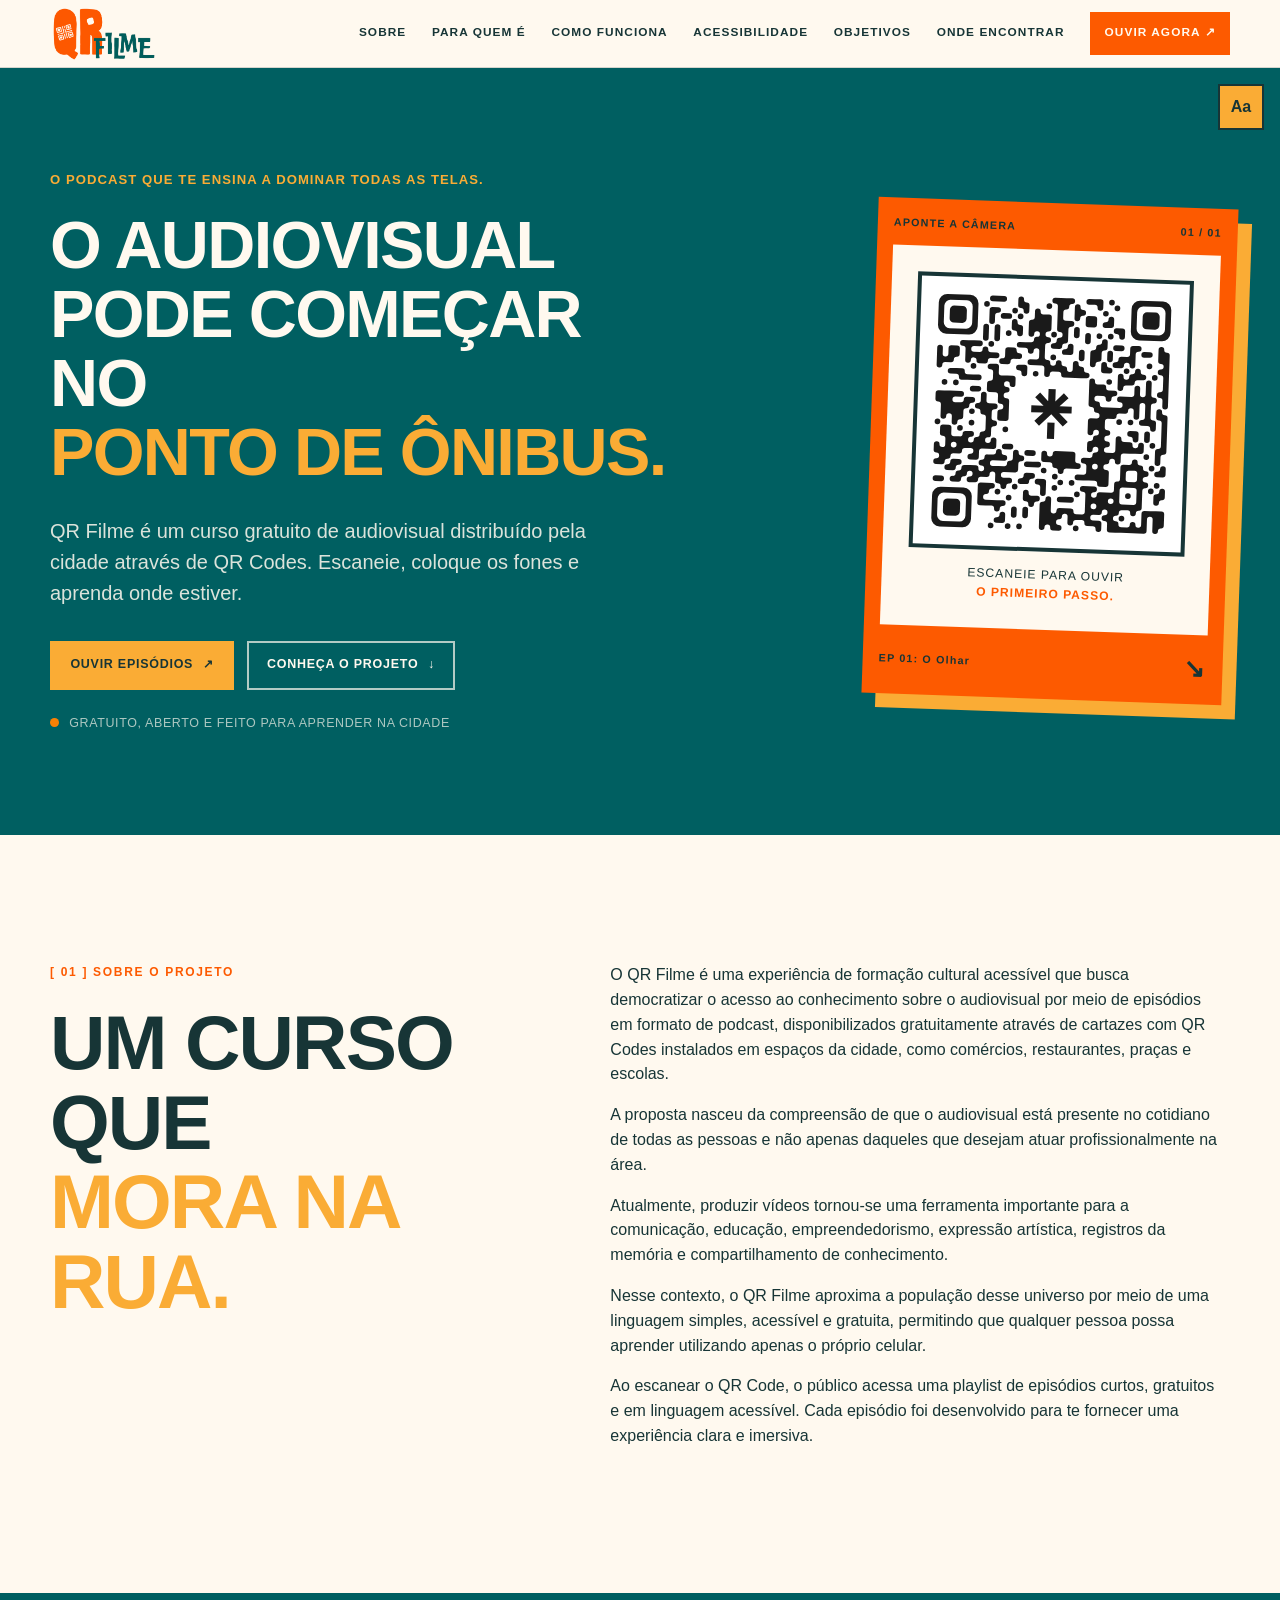
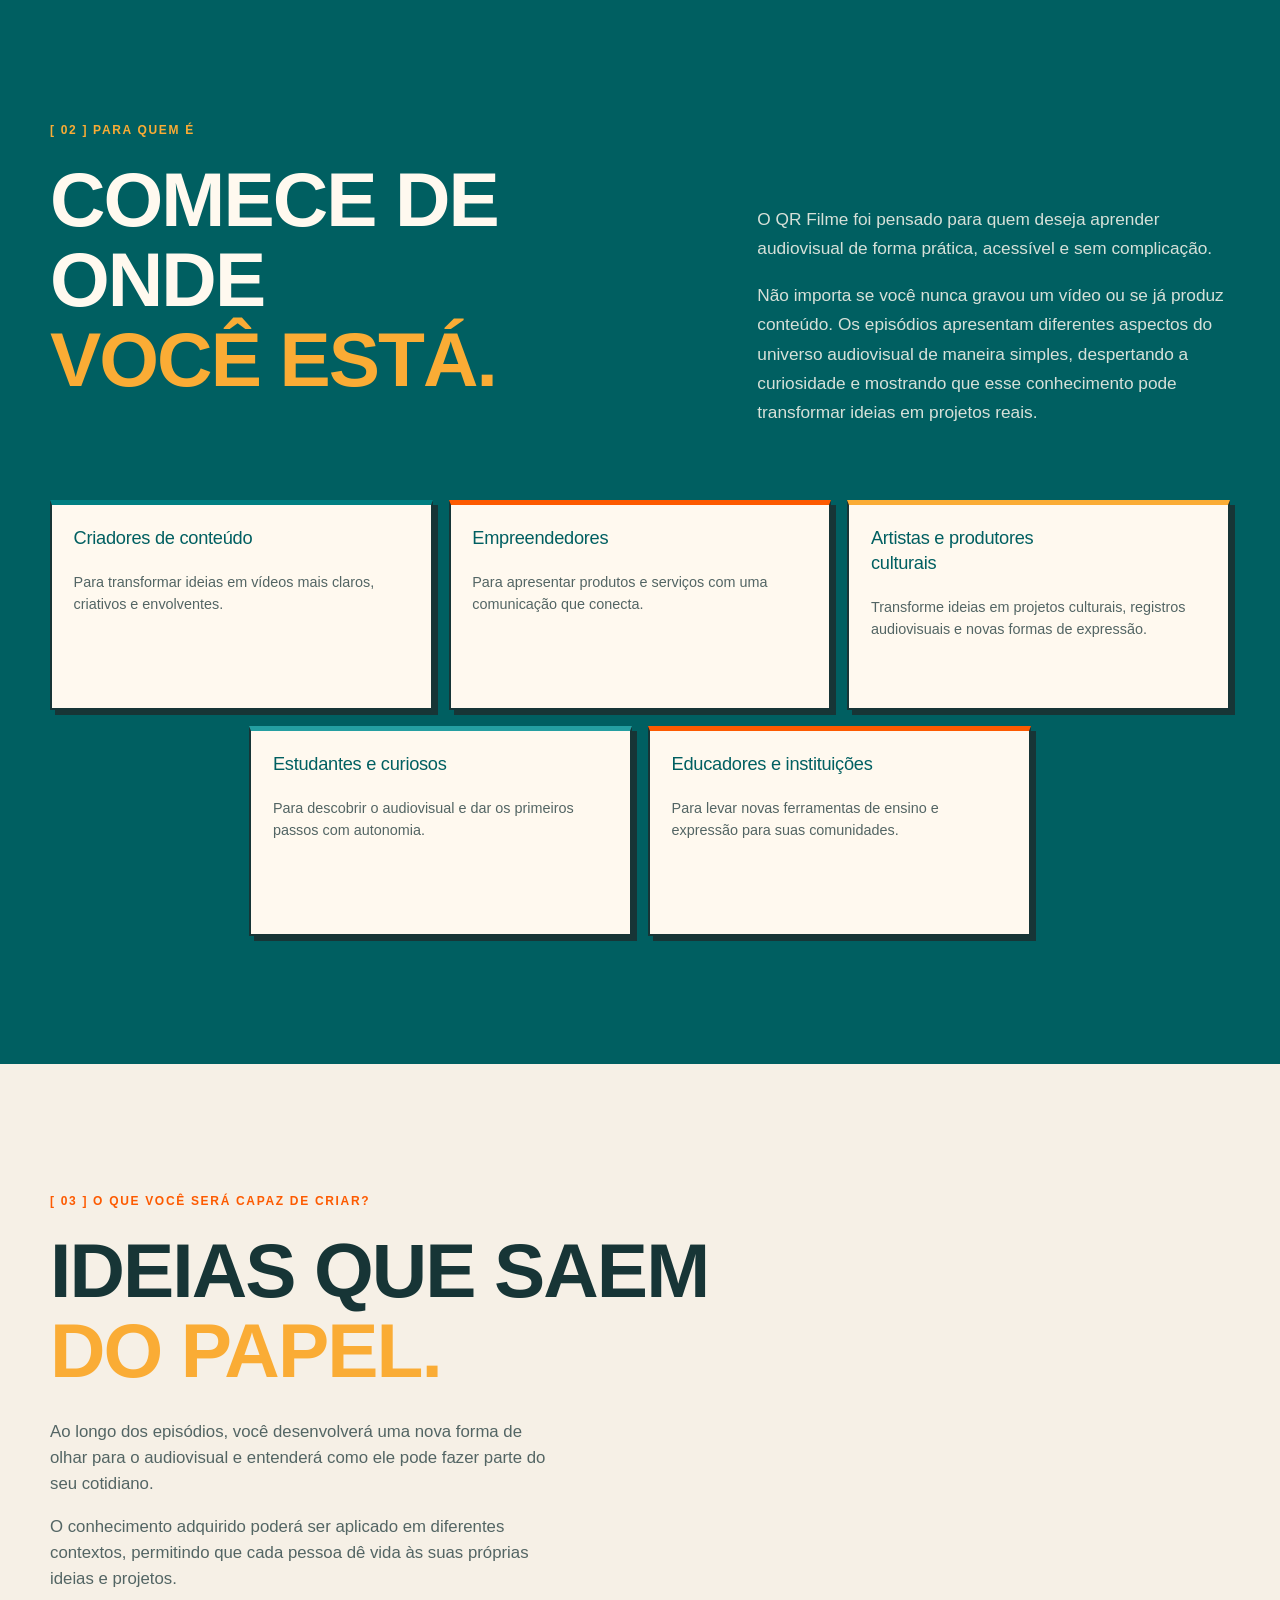
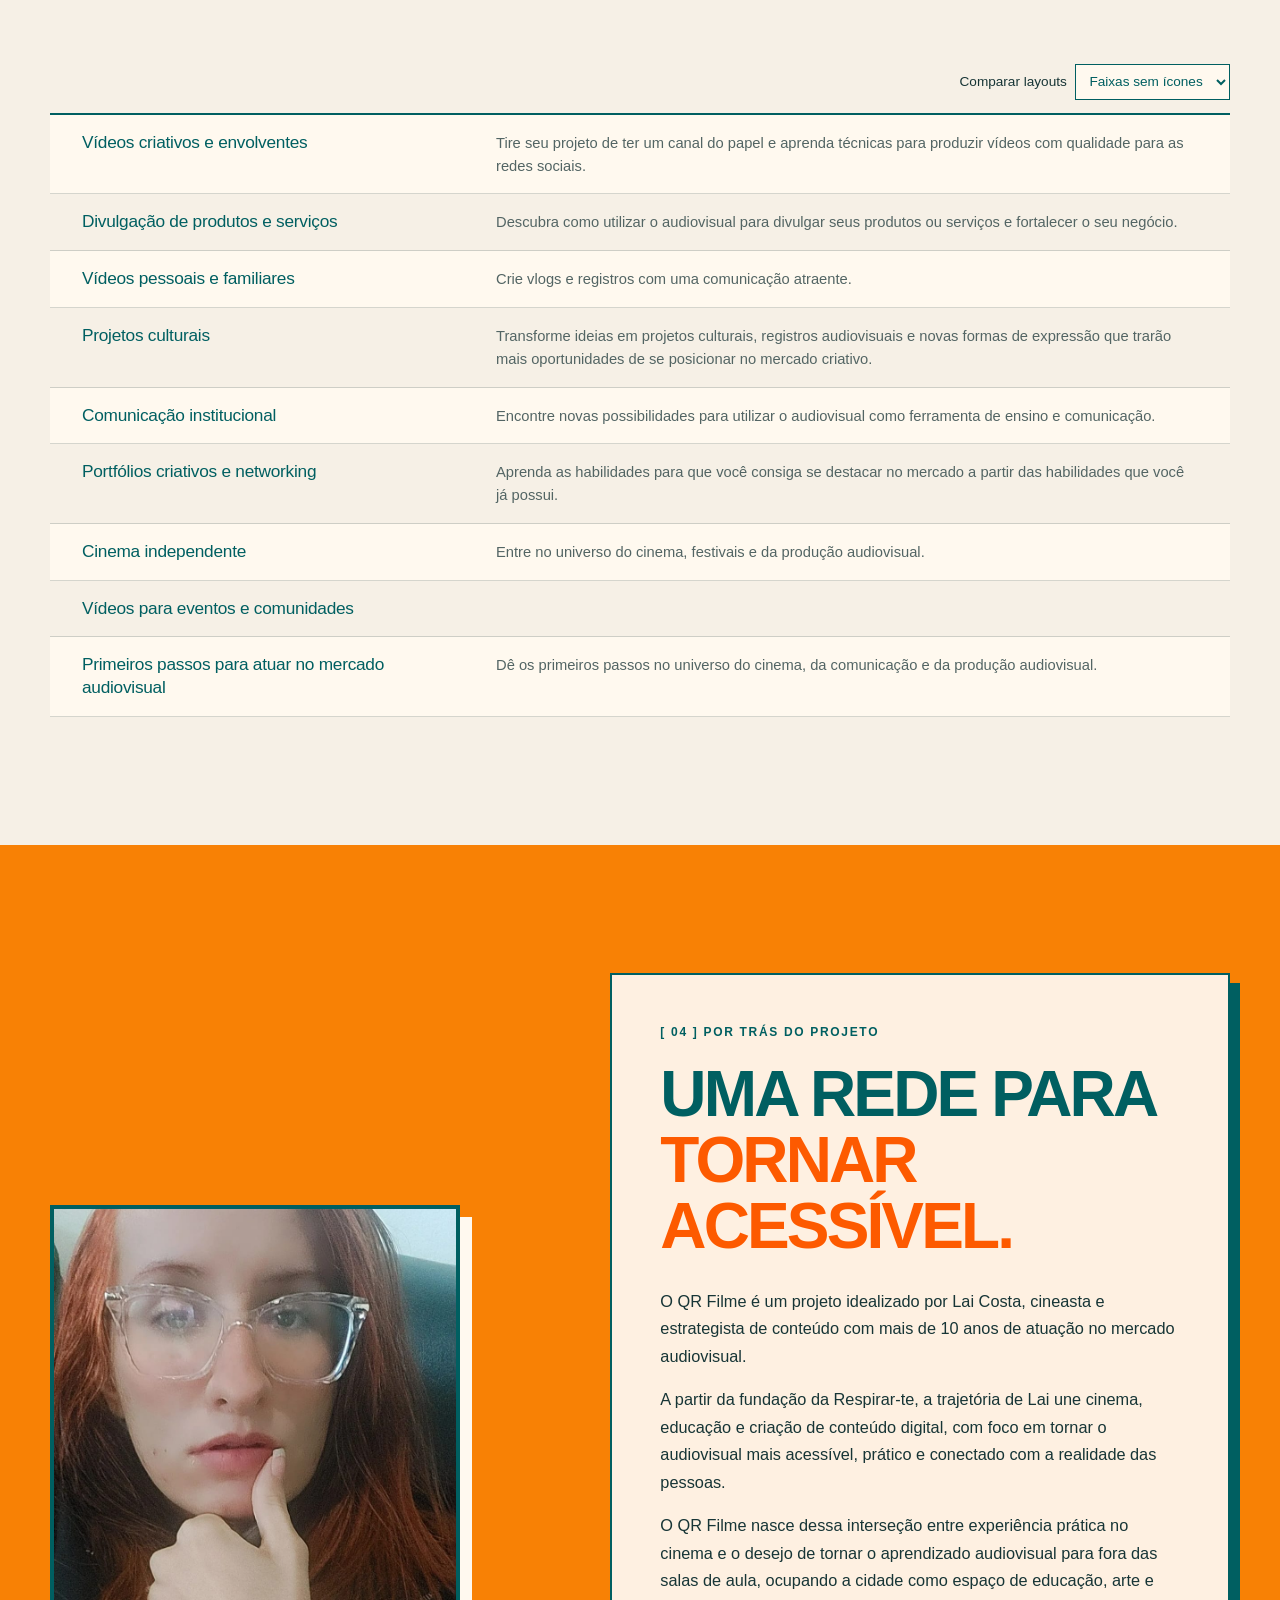
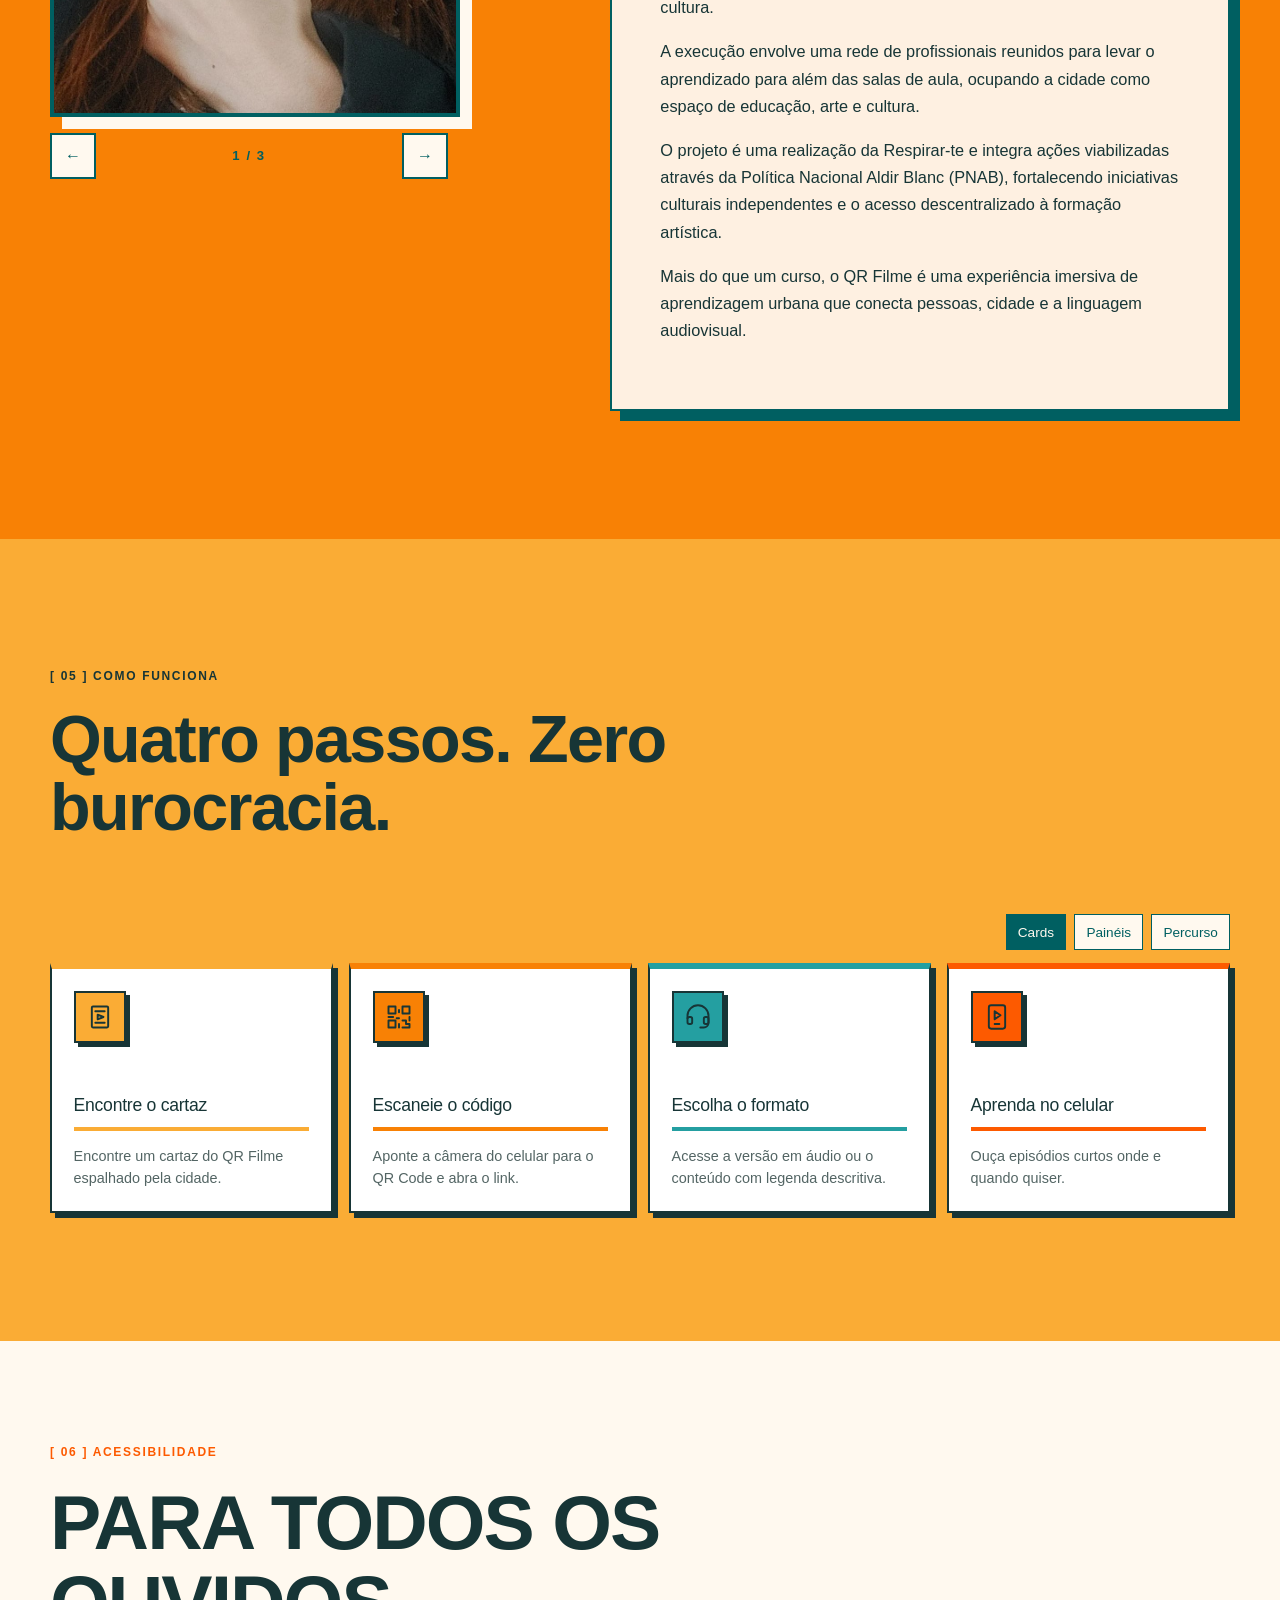
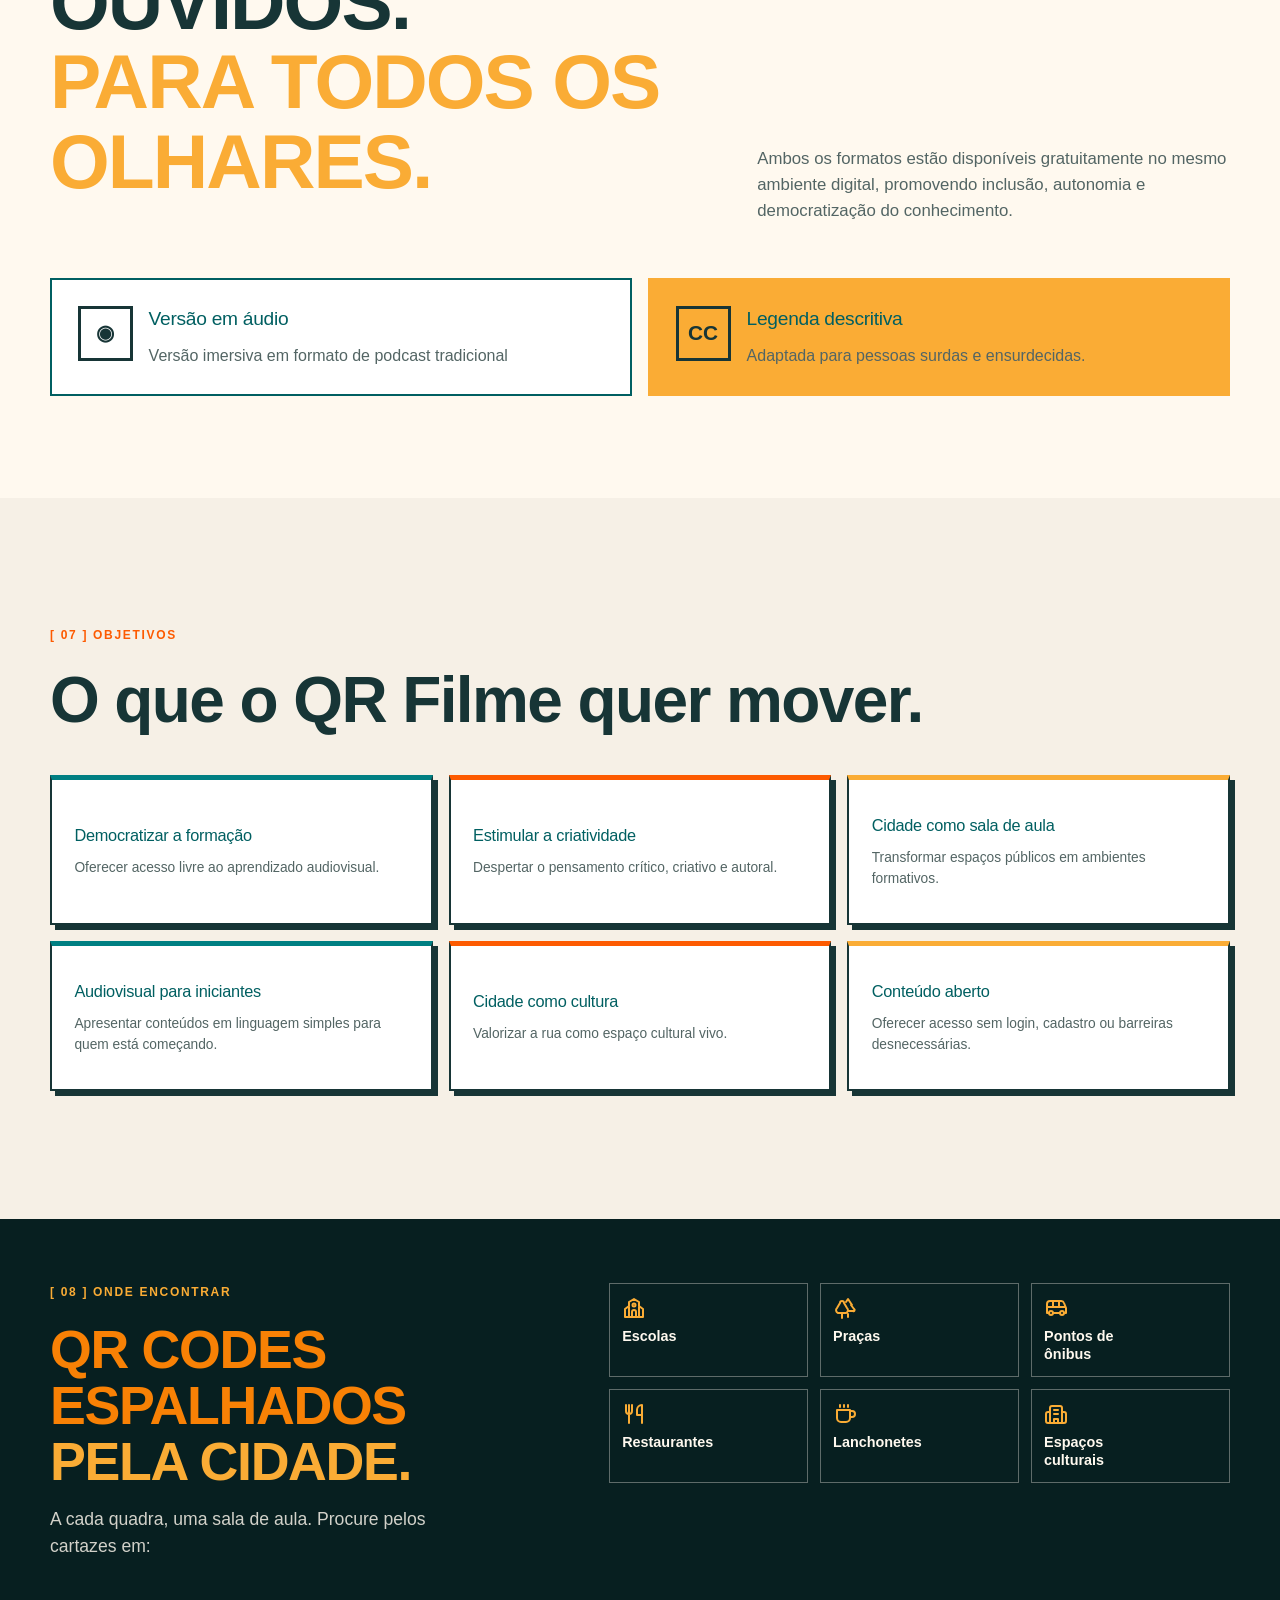
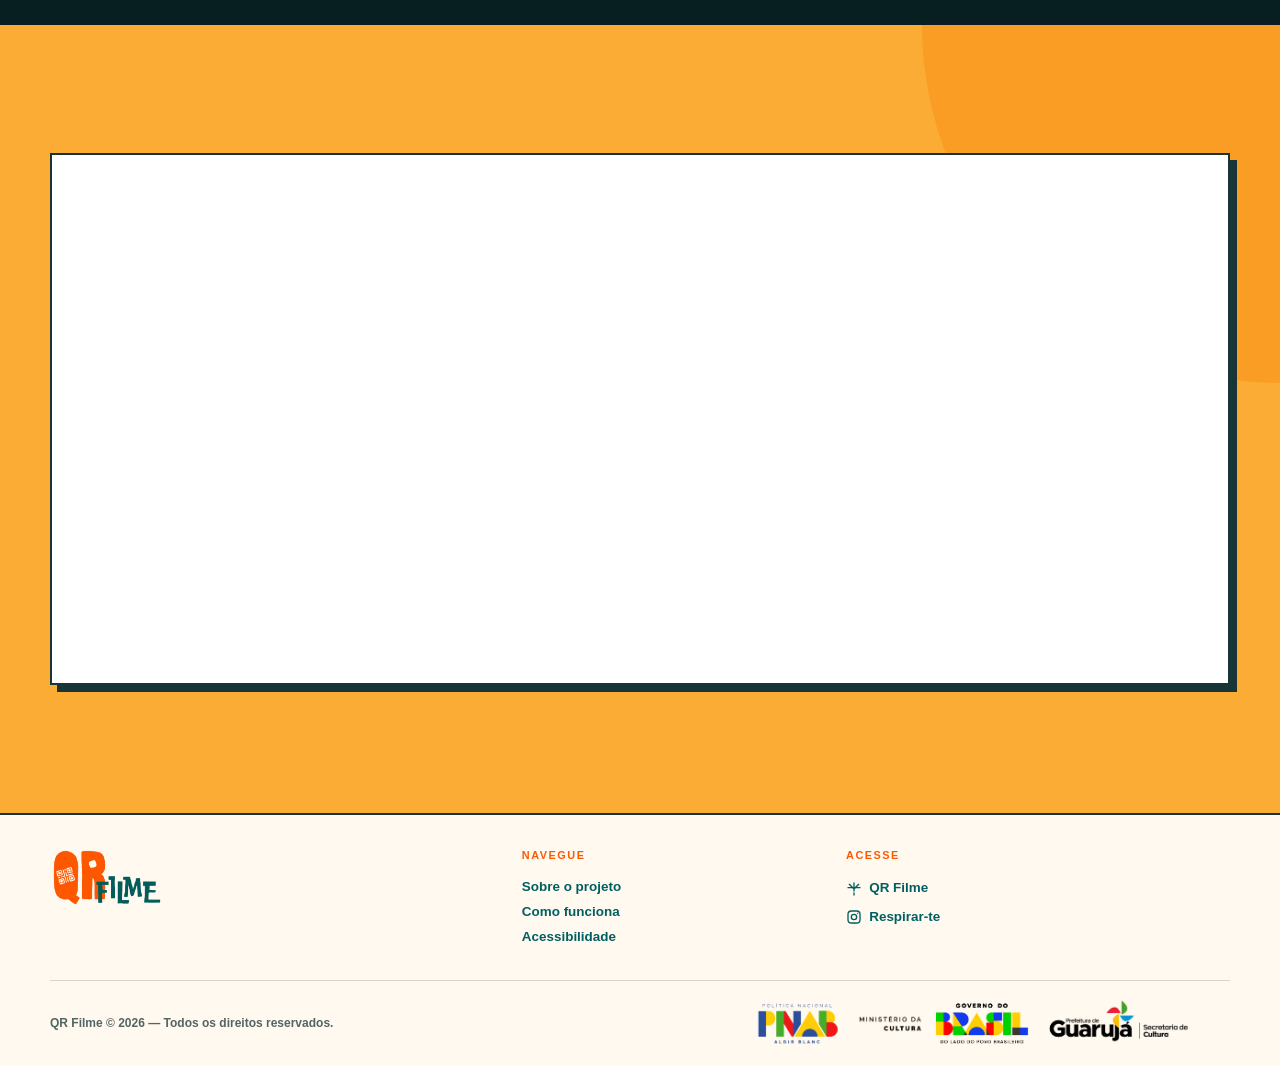
==== commit 1160bfd4: "Atualiza landing e adiciona comparacao de layouts" ====
--- a/index.html
+++ b/index.html
@@ -3,7 +3,7 @@
   <head>
     <meta charset="utf-8" />
     <meta name="viewport" content="width=device-width, initial-scale=1" />
-    <title>QR FILME — O podcast que te ensina a dominar todas as telas</title>
+    <title>QR Filme — O podcast que te ensina a dominar todas as telas</title>
     <meta
       name="description"
       content="Curso gratuito de audiovisual distribuído pela cidade através de QR Codes. Escaneie, coloque os fones e aprenda onde estiver."
@@ -18,7 +18,7 @@
     <meta property="og:locale" content="pt_BR" />
     <meta
       property="og:title"
-      content="QR FILME — O podcast que te ensina a dominar todas as telas"
+      content="QR Filme — O podcast que te ensina a dominar todas as telas"
     />
     <meta
       property="og:description"
@@ -35,7 +35,7 @@
     <meta name="twitter:card" content="summary_large_image" />
     <meta
       name="twitter:title"
-      content="QR FILME — O podcast que te ensina a dominar todas as telas"
+      content="QR Filme — O podcast que te ensina a dominar todas as telas"
     />
     <meta
       name="twitter:description"
@@ -47,7 +47,7 @@
       {
         "@context": "https://schema.org",
         "@type": "EducationalOrganization",
-        "name": "QR FILME",
+        "name": "QR Filme",
         "description": "Curso gratuito de audiovisual distribuído pela cidade através de QR Codes.",
         "url": "https://rizakhh.github.io/qrfilme/",
         "sameAs": [
@@ -63,8 +63,8 @@
 
     <header class="site-header" id="inicio">
       <div class="container header-inner">
-        <a class="brand" href="#inicio" aria-label="QR FILME — início">
-          <img src="img/logo.png" alt="QR FILME" width="176" height="94" />
+        <a class="brand" href="#inicio" aria-label="QR Filme — início">
+          <img src="img/logo.png" alt="QR Filme" width="176" height="94" />
         </a>
         <button
           class="menu-toggle"
@@ -111,6 +111,7 @@
         </div>
         <label for="font-choice">Escolha uma opção</label>
         <select id="font-choice" data-font-choice>
+          <option value="arial">Arial (padrão)</option>
           <option value="impact">Impact editorial</option>
           <option value="arial-black">Arial Black</option>
           <option value="franklin">Franklin Gothic</option>
@@ -132,7 +133,7 @@
           <option value="lucida">Lucida Sans</option>
           <option value="system">Sistema</option>
         </select>
-        <p class="font-preview" aria-hidden="true">QR FILME</p>
+        <p class="font-preview" aria-hidden="true">QR Filme</p>
         <button class="font-reset" type="button" data-font-reset>Restaurar padrão</button>
       </div>
     </aside>
@@ -141,9 +142,6 @@
       <section class="hero" aria-labelledby="hero-title">
         <div class="hero-grid container">
           <div class="hero-copy">
-            <p class="eyebrow eyebrow-light">
-              QR FILME <span>—</span> transmissão aberta
-            </p>
             <p class="hero-slogan">
               O podcast que te ensina a dominar todas as telas.
             </p>
@@ -151,7 +149,7 @@
               O audiovisual pode começar no <em>ponto de ônibus.</em>
             </h1>
             <p class="hero-lede">
-              QR FILME é um curso gratuito de audiovisual distribuído pela
+              QR Filme é um curso gratuito de audiovisual distribuído pela
               cidade através de QR Codes. Escaneie, coloque os fones e aprenda
               onde estiver.
             </p>
@@ -174,7 +172,7 @@
           </div>
           <div
             class="hero-signal"
-            aria-label="Acesse o QR FILME pelo código QR"
+            aria-label="Acesse o QR Filme pelo código QR"
           >
             <div class="signal-top">
               <span>APONTE A CÂMERA</span><span>01 / 01</span>
@@ -183,7 +181,7 @@
               <div class="qr-frame">
                 <img
                   src="img/qrfilme-qrcode.svg"
-                  alt="QR Code para acessar o QR FILME no Linktree"
+                  alt="QR Code para acessar o QR Filme no Linktree"
                   width="280"
                   height="280"
                 />
@@ -191,7 +189,7 @@
               <p>Escaneie para ouvir<br /><strong>o primeiro passo.</strong></p>
             </div>
             <div class="signal-bottom">
-              <span>O CINEMA ESTÁ EM TODO LUGAR</span
+              <span>EP 01: O Olhar</span
               ><span class="signal-arrow" aria-hidden="true">↘</span>
             </div>
           </div>
@@ -209,26 +207,32 @@
             <h2 id="sobre-title">Um curso que<br /><em>mora na rua.</em></h2>
           </div>
           <div class="about-copy reveal">
-            <p class="lead">
-              O QR FILME é uma experiência de formação cultural acessível que
+            <p>
+              O QR Filme é uma experiência de formação cultural acessível que
               busca democratizar o acesso ao conhecimento sobre o audiovisual
-              por meio de episódios em formato de podcast.
-            </p>
-            <p>
-              Os conteúdos são disponibilizados gratuitamente através de
-              cartazes com QR Codes instalados em diferentes espaços da cidade,
+              por meio de episódios em formato de podcast, disponibilizados
+              gratuitamente através de cartazes com QR Codes instalados em espaços da cidade,
               como comércios, restaurantes, praças e escolas.
             </p>
             <p>
-              A proposta nasceu da compreensão de que o audiovisual está no
-              cotidiano de todas as pessoas: na comunicação, na educação, no
-              empreendedorismo, na expressão artística e na preservação da
-              memória.
-            </p>
-            <p>
-              Ao escanear o código, qualquer pessoa acessa episódios curtos,
-              gratuitos e apresentados em linguagem simples — usando apenas o
-              próprio celular.
+              A proposta nasceu da compreensão de que o audiovisual está presente no
+              cotidiano de todas as pessoas e não apenas daqueles que desejam atuar
+              profissionalmente na área.
+            </p>
+            <p>
+              Atualmente, produzir vídeos tornou-se uma ferramenta importante para a
+              comunicação, educação, empreendedorismo, expressão artística, registros
+              da memória e compartilhamento de conhecimento.
+            </p>
+            <p>
+              Nesse contexto, o QR Filme aproxima a população desse universo por meio
+              de uma linguagem simples, acessível e gratuita, permitindo que qualquer
+              pessoa possa aprender utilizando apenas o próprio celular.
+            </p>
+            <p>
+              Ao escanear o QR Code, o público acessa uma playlist de episódios curtos,
+              gratuitos e em linguagem acessível. Cada episódio foi desenvolvido
+              para te fornecer uma experiência clara e imersiva.
             </p>
           </div>
         </div>
@@ -247,11 +251,10 @@
                 Comece de onde<br /><em>você está.</em>
               </h2>
             </div>
-            <p>
-              O QR FILME foi pensado para quem deseja aprender audiovisual de
-              forma prática, acessível e sem complicação. Não importa se você
-              nunca gravou um vídeo ou se já produz conteúdo.
-            </p>
+            <div class="audience-intro">
+              <p>O QR Filme foi pensado para quem deseja aprender audiovisual de forma prática, acessível e sem complicação.</p>
+              <p>Não importa se você nunca gravou um vídeo ou se já produz conteúdo. Os episódios apresentam diferentes aspectos do universo audiovisual de maneira simples, despertando a curiosidade e mostrando que esse conhecimento pode transformar ideias em projetos reais.</p>
+            </div>
           </div>
           <ul class="card-grid audience-grid">
             <li class="info-card reveal">
@@ -271,7 +274,8 @@
             <li class="info-card reveal">
               <h3>Artistas e produtores culturais</h3>
               <p>
-                Para registrar processos, projetos e histórias do território.
+                Transforme ideias em projetos culturais, registros audiovisuais e
+                novas formas de expressão.
               </p>
             </li>
             <li class="info-card reveal">
@@ -302,67 +306,84 @@
             <p class="eyebrow">[ 03 ] O que você será capaz de criar?</p>
             <h2 id="criar-title">Ideias que saem<br /><em>do papel.</em></h2>
             <p>
-              Ao longo dos episódios, você desenvolve uma nova forma de olhar
-              para o audiovisual e entende como ele pode fazer parte do seu
-              cotidiano.
-            </p>
-          </div>
-          <div class="possibility-grid">
+              Ao longo dos episódios, você desenvolverá uma nova forma de olhar
+              para o audiovisual e entenderá como ele pode fazer parte do seu cotidiano.
+            </p>
+            <p>
+              O conhecimento adquirido poderá ser aplicado em diferentes contextos,
+              permitindo que cada pessoa dê vida às suas próprias ideias e projetos.
+            </p>
+          </div>
+          <div class="possibility-toolbar" hidden>
+            <label for="possibility-layout">Comparar layouts</label>
+            <select id="possibility-layout" aria-controls="possibility-grid">
+              <option value="rows">Faixas sem ícones</option>
+              <option value="visual">Cards com ícones</option>
+              <option value="original">Grade original</option>
+            </select>
+          </div>
+          <div id="possibility-grid" class="possibility-grid" data-layout="rows">
             <article class="possibility reveal">
+              <svg class="possibility-icon" viewBox="0 0 24 24" aria-hidden="true" focusable="false">
+                <path d="M3 5h18v14H3z M10 9l5 3-5 3z" />
+              </svg>
               <h3>Vídeos criativos e envolventes</h3>
-              <p>
-                Tire do papel o projeto de criar um canal e aprenda técnicas
-                para produzir vídeos de qualidade.
-              </p>
+              <p>Tire seu projeto de ter um canal do papel e aprenda técnicas para produzir vídeos com qualidade para as redes sociais.</p>
             </article>
             <article class="possibility reveal">
+              <svg class="possibility-icon" viewBox="0 0 24 24" aria-hidden="true" focusable="false">
+                <path d="M3 9h5l10-5v16l-10-5H3z M6 15l2 5h3l-2-5" />
+              </svg>
               <h3>Divulgação de produtos e serviços</h3>
-              <p>
-                Use o audiovisual para divulgar seu trabalho e fortalecer seu
-                negócio.
-              </p>
+              <p>Descubra como utilizar o audiovisual para divulgar seus produtos ou serviços e fortalecer o seu negócio.</p>
             </article>
             <article class="possibility reveal">
+              <svg class="possibility-icon" viewBox="0 0 24 24" aria-hidden="true" focusable="false">
+                <path d="M3 7h5l2-3h4l2 3h5v13H3z M15 13a3 3 0 1 0-6 0 3 3 0 0 0 6 0" />
+              </svg>
               <h3>Vídeos pessoais e familiares</h3>
-              <p>
-                Crie vlogs, registros e memórias com uma comunicação mais
-                atraente.
-              </p>
+              <p>Crie vlogs e registros com uma comunicação atraente.</p>
             </article>
             <article class="possibility reveal">
+              <svg class="possibility-icon" viewBox="0 0 24 24" aria-hidden="true" focusable="false">
+                <path d="M3 9l9-6 9 6 M5 10v9m5-9v9m4-9v9m5-9v9M3 21h18" />
+              </svg>
               <h3>Projetos culturais</h3>
-              <p>
-                Transforme ideias em projetos, registros e novas formas de
-                expressão.
-              </p>
+              <p>Transforme ideias em projetos culturais, registros audiovisuais e novas formas de expressão que trarão mais oportunidades de se posicionar no mercado criativo.</p>
             </article>
             <article class="possibility reveal">
+              <svg class="possibility-icon" viewBox="0 0 24 24" aria-hidden="true" focusable="false">
+                <path d="M3 4h18v12H9l-6 4z M7 8h10m-10 4h7" />
+              </svg>
               <h3>Comunicação institucional</h3>
-              <p>Encontre novas maneiras de ensinar, comunicar e mobilizar.</p>
+              <p>Encontre novas possibilidades para utilizar o audiovisual como ferramenta de ensino e comunicação.</p>
             </article>
             <article class="possibility reveal">
+              <svg class="possibility-icon" viewBox="0 0 24 24" aria-hidden="true" focusable="false">
+                <path d="M3 7h18v13H3z M8 7V4h8v3M3 12h18m-11 0v3h4v-3" />
+              </svg>
               <h3>Portfólios criativos e networking</h3>
-              <p>Apresente melhor seu trabalho e crie novas conexões.</p>
+              <p>Aprenda as habilidades para que você consiga se destacar no mercado a partir das habilidades que você já possui.</p>
             </article>
             <article class="possibility reveal">
+              <svg class="possibility-icon" viewBox="0 0 24 24" aria-hidden="true" focusable="false">
+                <path d="M3 10h18v10H3z M3 10l-1-5 18-3 1 5z M7 4l4 4m3-5 4 4" />
+              </svg>
               <h3>Cinema independente</h3>
-              <p>
-                Conheça os primeiros passos dos festivais e da produção
-                independente.
-              </p>
+              <p>Entre no universo do cinema, festivais e da produção audiovisual.</p>
             </article>
             <article class="possibility reveal">
+              <svg class="possibility-icon" viewBox="0 0 24 24" aria-hidden="true" focusable="false">
+                <path d="M3 6h18v15H3z M7 3v6m10-6v6M3 11h18m-12 5h6" />
+              </svg>
               <h3>Vídeos para eventos e comunidades</h3>
-              <p>
-                Registre ações coletivas, projetos comunitários e histórias
-                locais.
-              </p>
             </article>
             <article class="possibility reveal">
-              <h3>Primeiros passos no mercado audiovisual</h3>
-              <p>
-                Dê os primeiros passos no cinema, na comunicação e na produção.
-              </p>
+              <svg class="possibility-icon" viewBox="0 0 24 24" aria-hidden="true" focusable="false">
+                <path d="M3 20h5v-5h5v-5h5V5h3 M17 5h4v4" />
+              </svg>
+              <h3>Primeiros passos para atuar no mercado audiovisual</h3>
+              <p>Dê os primeiros passos no universo do cinema, da comunicação e da produção audiovisual.</p>
             </article>
           </div>
         </div>
@@ -447,15 +468,21 @@
               Uma rede para<br /><em>tornar acessível.</em>
             </h2>
             <p>
-              O QR FILME é um projeto idealizado por Lai Costa, cineasta e
+              O QR Filme é um projeto idealizado por Lai Costa, cineasta e
               estrategista de conteúdo com mais de 10 anos de atuação no mercado
               audiovisual.
             </p>
             <p>
-              A partir da fundação da Respirar-te, sua trajetória une cinema,
-              educação e criação de conteúdo digital, com foco em tornar o
-              audiovisual mais acessível, prático e conectado à realidade das
-              pessoas.
+              A partir da fundação da Respirar-te, a trajetória de Lai une
+              cinema, educação e criação de conteúdo digital, com foco em
+              tornar o audiovisual mais acessível, prático e conectado com a
+              realidade das pessoas.
+            </p>
+            <p>
+              O QR Filme nasce dessa interseção entre experiência prática no
+              cinema e o desejo de tornar o aprendizado audiovisual para fora
+              das salas de aula, ocupando a cidade como espaço de educação,
+              arte e cultura.
             </p>
             <p>
               A execução envolve uma rede de profissionais reunidos para levar o
@@ -464,7 +491,14 @@
             </p>
             <p>
               O projeto é uma realização da Respirar-te e integra ações
-              viabilizadas através da Política Nacional Aldir Blanc — PNAB.
+              viabilizadas através da Política Nacional Aldir Blanc (PNAB),
+              fortalecendo iniciativas culturais independentes e o acesso
+              descentralizado à formação artística.
+            </p>
+            <p>
+              Mais do que um curso, o QR Filme é uma experiência imersiva de
+              aprendizagem urbana que conecta pessoas, cidade e a linguagem
+              audiovisual.
             </p>
           </div>
         </div>
@@ -480,25 +514,29 @@
             <p class="eyebrow">[ 05 ] Como funciona</p>
             <h2 id="como-title">Quatro passos. Zero burocracia.</h2>
           </div>
-          <ol class="steps-grid">
+          <div class="possibility-toolbar steps-toolbar" role="group" aria-label="Comparar layouts de Como funciona" hidden>
+            <button type="button" data-steps-layout="cards" aria-controls="steps-grid" aria-pressed="true">Cards</button>
+            <button type="button" data-steps-layout="tiles" aria-controls="steps-grid" aria-pressed="false">Painéis</button>
+            <button type="button" data-steps-layout="timeline" aria-controls="steps-grid" aria-pressed="false">Percurso</button>
+          </div>
+          <ol id="steps-grid" class="steps-grid" data-layout="cards" role="list">
             <li class="step reveal">
               <div class="step-meta">
-                <span class="step-icon step-icon-poster" aria-hidden="true"></span>
+                <svg class="step-icon" viewBox="0 0 24 24" aria-hidden="true" focusable="false">
+                  <rect x="5" y="3" width="14" height="18" rx="1" />
+                  <path d="M8 7h8m-8 10h8m-6-7 5 2-5 2z" />
+                </svg>
               </div>
               <div>
                 <h3>Encontre o cartaz</h3>
-                <p>Encontre um cartaz do QR FILME espalhado pela cidade.</p>
+                <p>Encontre um cartaz do QR Filme espalhado pela cidade.</p>
               </div>
             </li>
             <li class="step reveal">
               <div class="step-meta">
-                <span class="step-icon step-icon-scan" aria-hidden="true">
-                  <span class="mini-qr">
-                    <span class="mini-qr-finder mini-qr-finder-tl"></span>
-                    <span class="mini-qr-finder mini-qr-finder-tr"></span>
-                    <span class="mini-qr-finder mini-qr-finder-bl"></span>
-                  </span>
-                </span>
+                <svg class="step-icon" viewBox="0 0 24 24" aria-hidden="true" focusable="false">
+                  <path d="M3 3h6v6H3zM15 3h6v6h-6zM3 15h6v6H3zM15 15h3v3h3v3h-6m6-9v3M12 6v2m0 5h-2m-7-1h4m5 6v3" />
+                </svg>
               </div>
               <div>
                 <h3>Escaneie o código</h3>
@@ -507,7 +545,11 @@
             </li>
             <li class="step reveal">
               <div class="step-meta">
-                <span class="step-icon step-icon-format" aria-hidden="true"></span>
+                <svg class="step-icon" viewBox="0 0 24 24" aria-hidden="true" focusable="false">
+                  <path d="M3 13v-2a9 9 0 0 1 18 0v6a4 4 0 0 1-4 4h-3" />
+                  <rect x="3" y="12" width="4" height="6" rx="1.5" />
+                  <rect x="17" y="12" width="4" height="6" rx="1.5" />
+                </svg>
               </div>
               <div>
                 <h3>Escolha o formato</h3>
@@ -518,7 +560,10 @@
             </li>
             <li class="step reveal">
               <div class="step-meta">
-                <span class="step-icon step-icon-phone" aria-hidden="true"></span>
+                <svg class="step-icon" viewBox="0 0 24 24" aria-hidden="true" focusable="false">
+                  <rect x="5" y="2" width="14" height="20" rx="2" />
+                  <path d="m10 7 5 3.5-5 3.5zM10 18h4" />
+                </svg>
               </div>
               <div>
                 <h3>Aprenda no celular</h3>
@@ -543,7 +588,7 @@
               </h2>
             </div>
             <p>
-              Os formatos estão disponíveis gratuitamente no mesmo ambiente
+              Ambos os formatos estão disponíveis gratuitamente no mesmo ambiente
               digital, promovendo inclusão, autonomia e democratização do
               conhecimento.
             </p>
@@ -553,14 +598,14 @@
               <span class="access-symbol" aria-hidden="true">◉</span>
               <div>
                 <h3>Versão em áudio</h3>
-                <p>Experiência imersiva em formato de podcast tradicional.</p>
+                <p>Versão imersiva em formato de podcast tradicional</p>
               </div>
             </article>
             <article class="access-card reveal">
               <span class="access-symbol" aria-hidden="true">CC</span>
               <div>
                 <h3>Legenda descritiva</h3>
-                <p>Conteúdo adaptado para pessoas surdas e ensurdecidas.</p>
+                <p>Adaptada para pessoas surdas e ensurdecidas.</p>
               </div>
             </article>
           </div>
@@ -575,7 +620,7 @@
         <div class="container">
           <div class="section-heading reveal">
             <p class="eyebrow">[ 07 ] Objetivos</p>
-            <h2 id="objectives-title">O que o QR FILME quer mover.</h2>
+            <h2 id="objectives-title">O que o QR Filme quer mover.</h2>
           </div>
           <div class="objectives-grid">
             <article class="objective reveal">
@@ -635,32 +680,44 @@
             <h2 id="locations-title">
               QR Codes espalhados<br /><em>pela cidade.</em>
             </h2>
-            <p>A cada esquina, uma sala de aula. Procure pelos cartazes em:</p>
+            <p>A cada quadra, uma sala de aula. Procure pelos cartazes em:</p>
           </div>
           <ul class="location-list reveal">
             <li>
-              <span class="location-icon location-icon-school" aria-hidden="true">🏫</span
-              ><strong>Escolas</strong>
+              <svg class="location-icon" viewBox="0 0 24 24" aria-hidden="true" focusable="false">
+                <path d="M3 21v-8l4-3m10 0 4 3v8H3M7 21V6l5-3 5 3v15m-7 0v-5a2 2 0 0 1 4 0v5"/><circle cx="12" cy="9" r="1.5"/>
+              </svg>
+              <strong>Escolas</strong>
             </li>
             <li>
-              <span class="location-icon location-icon-park" aria-hidden="true">🌳</span
-              ><strong>Praças</strong>
+              <svg class="location-icon" viewBox="0 0 24 24" aria-hidden="true" focusable="false">
+                <path d="M9 22v-4m-4-1a3 3 0 0 1-1-5l3-5a2 2 0 0 1 4 0l3 5a3 3 0 0 1-1 5H5Zm10 4v-3m1-3h4a1 1 0 0 0 1-2l-3-4h1l-4-6-2 3"/>
+              </svg>
+              <strong>Praças</strong>
             </li>
             <li>
-              <span class="location-icon location-icon-bus" aria-hidden="true">🚌</span
-              ><strong>Pontos de ônibus</strong>
+              <svg class="location-icon" viewBox="0 0 24 24" aria-hidden="true" focusable="false">
+                <path d="M5 17H3V8a3 3 0 0 1 3-3h11a3 3 0 0 1 3 2l2 5v5h-2M9 17h7M3 11h18M9 5v6m6-6v6"/><circle cx="7" cy="17" r="2"/><circle cx="18" cy="17" r="2"/>
+              </svg>
+              <strong>Pontos de ônibus</strong>
             </li>
             <li>
-              <span class="location-icon location-icon-food" aria-hidden="true">🍽️</span
-              ><strong>Restaurantes</strong>
+              <svg class="location-icon" viewBox="0 0 24 24" aria-hidden="true" focusable="false">
+                <path d="M4 3v6a3 3 0 0 0 6 0V3M7 3v18M20 3a5 5 0 0 0-5 5v5h5m0-10v18"/>
+              </svg>
+              <strong>Restaurantes</strong>
             </li>
             <li>
-              <span class="location-icon location-icon-cafe" aria-hidden="true">☕</span
-              ><strong>Lanchonetes</strong>
+              <svg class="location-icon" viewBox="0 0 24 24" aria-hidden="true" focusable="false">
+                <path d="M4 8h13v8a4 4 0 0 1-4 4H8a4 4 0 0 1-4-4V8Zm13 1h2a3 3 0 0 1 0 6h-2M7 3v2m4-2v2m4-2v2"/>
+              </svg>
+              <strong>Lanchonetes</strong>
             </li>
             <li>
-              <span class="location-icon location-icon-culture" aria-hidden="true">🎭</span
-              ><strong>Espaços culturais</strong>
+              <svg class="location-icon" viewBox="0 0 24 24" aria-hidden="true" focusable="false">
+                <path d="M6 21V6a2 2 0 0 1 2-2h8a2 2 0 0 1 2 2v15M6 10H4a2 2 0 0 0-2 2v7a2 2 0 0 0 2 2h16a2 2 0 0 0 2-2v-7a2 2 0 0 0-2-2h-2m-8 11v-4h4v4M10 8h4m-4 4h4"/>
+              </svg>
+              <strong>Espaços culturais</strong>
             </li>
           </ul>
         </div>
@@ -686,7 +743,13 @@
                 type="button"
                 id="share-button"
               >
-                Compartilhar <span aria-hidden="true">＋</span>
+                Compartilhar
+                <svg class="share-icon" viewBox="0 0 24 24" aria-hidden="true" focusable="false">
+                  <path d="m8.6 10.5 6.8-4m-6.8 7 6.8 4" />
+                  <circle cx="6" cy="12" r="3" />
+                  <circle cx="18" cy="5" r="3" />
+                  <circle cx="18" cy="19" r="3" />
+                </svg>
               </button>
             </div>
             <p
@@ -699,11 +762,11 @@
           <div class="final-qr reveal">
             <img
               src="img/qrfilme-qrcode.svg"
-              alt="QR Code para acessar o QR FILME no Linktree"
+              alt="QR Code para acessar o QR Filme no Linktree"
               width="230"
               height="230"
               loading="lazy"
-            /><span>ESCANEIE<br />E COMECE</span>
+            /><span>ESCANEIE E COMECE</span>
           </div>
         </div>
       </section>
@@ -722,8 +785,8 @@
         <a
           class="footer-brand"
           href="#inicio"
-          aria-label="Voltar ao início do QR FILME"
-          ><img src="img/logo.png" alt="QR FILME" width="160" height="86"
+          aria-label="Voltar ao início do QR Filme"
+          ><img src="img/logo.png" alt="QR Filme" width="160" height="86"
         /></a>
         <div class="footer-links">
           <p class="footer-label">Navegue</p>
@@ -737,18 +800,28 @@
             href="https://linktr.ee/qrfilme"
             target="_blank"
             rel="noopener noreferrer"
-            >Linktree do QR FILME ↗</a
+            class="footer-social"
+            aria-label="QR Filme no Linktree"
+            ><svg viewBox="0 0 24 24" aria-hidden="true" focusable="false">
+              <path d="M12 3v12M5 5l7 7 7-7M3 10h18M12 18v3" />
+            </svg> QR Filme</a
           ><a
             href="https://instagram.com/canalrespirarte"
             target="_blank"
             rel="noopener noreferrer"
-            >Instagram da Respirar-te ↗</a
+            class="footer-social"
+            aria-label="Respirar-te no Instagram"
+            ><svg viewBox="0 0 24 24" aria-hidden="true" focusable="false">
+              <rect x="3" y="3" width="18" height="18" rx="5" />
+              <circle cx="12" cy="12" r="4" />
+              <circle cx="17.5" cy="6.5" r="1" fill="currentColor" stroke="none" />
+            </svg> Respirar-te</a
           >
         </div>
       </div>
       <div class="container footer-bottom">
         <p>
-          QR FILME © <time datetime="2026">2026</time> — Todos os direitos
+          QR Filme © <time datetime="2026">2026</time> — Todos os direitos
           reservados.
         </p>
         <img
--- a/styles.css
+++ b/styles.css
@@ -14,7 +14,7 @@
   --white: #fff;
   --focus: #ffe178;
   --line: rgba(23, 53, 54, .18);
-  --display-font: Impact, "Arial Black", Arial, sans-serif;
+  --display-font: Arial, sans-serif;
   --body-font: Arial, Helvetica, sans-serif;
   --container: 1180px;
   --header-height: 68px;
@@ -72,7 +72,7 @@
 .eyebrow-light { color: var(--yellow); }
 .eyebrow-dark { color: var(--teal-deep); }
 h1, h2, h3, p { margin-top: 0; }
-h1, h2 { font-family: var(--display-font); font-weight: 900; letter-spacing: -.035em; line-height: .94; text-transform: uppercase; }
+h1, h2 { font-family: var(--display-font); font-weight: 700; letter-spacing: -.025em; line-height: 1.04; text-transform: uppercase; }
 h3 { font-family: var(--display-font); font-weight: 800; letter-spacing: -.015em; line-height: 1.25; }
 h1 em, h2 em { color: var(--yellow); font-style: normal; }
 h2 { margin-bottom: 1.75rem; font-size: clamp(2.8rem, 6vw, 5.8rem); }
@@ -101,7 +101,7 @@
 .hero-grid { min-height: min(680px, calc(100vh - var(--header-height))); display: grid; grid-template-columns: minmax(0, 1.05fr) minmax(300px, .75fr); align-items: center; gap: clamp(2.5rem, 8vw, 8rem); padding-top: clamp(4rem, 8vw, 7rem); padding-bottom: clamp(4rem, 8vw, 7rem); }
 .hero-copy { position: relative; z-index: 1; max-width: 720px; }
 .hero-slogan { margin: 0 0 1.25rem; color: var(--yellow); font-size: .82rem; font-weight: 900; letter-spacing: .08em; text-transform: uppercase; }
-.hero-copy h1 { max-width: 760px; margin-bottom: 1.75rem; font-size: clamp(3.2rem, 7vw, 7.5rem); }
+.hero-copy h1 { max-width: 760px; margin-bottom: 1.75rem; font-size: clamp(2.5rem, 5.2vw, 5rem); overflow-wrap: anywhere; }
 .hero-copy h1 em { display: block; color: var(--yellow); }
 .hero-lede { max-width: 570px; margin-bottom: 2rem; color: rgba(255,249,239,.86); font-size: clamp(1rem, 1.6vw, 1.25rem); }
 .hero-note { margin: 1.5rem 0 0; color: rgba(255,249,239,.68); font-size: .78rem; letter-spacing: .05em; text-transform: uppercase; }
@@ -119,13 +119,13 @@
 .section-about { background: var(--cream); }
 .about-grid { display: grid; grid-template-columns: minmax(280px, .85fr) minmax(0, 1.15fr); gap: clamp(2.5rem, 8vw, 8rem); align-items: start; }
 .about-copy { max-width: 610px; font-size: 1rem; }
-.about-copy .lead { color: var(--teal-deep); font-size: clamp(1.15rem, 2vw, 1.45rem); font-weight: 700; line-height: 1.35; }
 
 /* Audience and shared cards */
 .split-heading { display: grid; grid-template-columns: minmax(0, 1fr) minmax(250px, .7fr); gap: 2rem; align-items: end; max-width: none; }
 .split-heading > p { margin: 0 0 .4rem; color: var(--cream); }
-.section-audience .split-heading > p { padding: 0; border: 0; background: transparent; color: rgba(255,249,239,.84); font-size: 1.08rem; font-weight: 400; line-height: 1.7; }
-.card-grid { display: grid; grid-template-columns: repeat(6, 1fr); gap: 1rem; padding: 0; margin: 0; list-style: none; }
+.audience-intro { max-width: 510px; color: rgba(255,249,239,.84); font-size: 1.08rem; line-height: 1.7; }
+.audience-intro p:last-child { margin-bottom: 0; }
+.card-grid { display: grid; grid-template-columns: repeat(6, minmax(0, 1fr)); gap: 1rem; padding: 0; margin: 0; list-style: none; }
 .info-card { --card-accent: var(--teal); grid-column: span 2; min-height: 210px; padding: 1.35rem; background: var(--cream); border: 2px solid var(--ink); border-top: 5px solid var(--card-accent); box-shadow: 5px 5px 0 var(--ink); transition: transform var(--ease), box-shadow var(--ease); }
 .info-card:nth-child(2), .info-card:nth-child(5) { --card-accent: var(--orange-deep); }
 .info-card:nth-child(3) { --card-accent: var(--yellow); }
@@ -136,7 +136,9 @@
 
 /* Possibilities */
 .section-create { background: var(--paper); }
-.section-create .section-heading > p:last-child { color: var(--muted); }
+.section-create .section-heading > p:not(.eyebrow) { max-width: 510px; color: var(--muted); font-size: 1.05rem; }
+.possibility-toolbar:not([hidden]) { display: flex; flex-wrap: wrap; align-items: center; justify-content: flex-end; gap: .5rem; margin-bottom: .8rem; font-size: .85rem; }
+.possibility-toolbar select { min-height: 36px; padding: .35rem .6rem; border: 1px solid var(--teal-deep); background: var(--cream); color: var(--teal-deep); font: inherit; cursor: pointer; }
 .possibility-grid { display: grid; grid-template-columns: repeat(3, 1fr); border-top: 1px solid var(--line); border-left: 1px solid var(--line); }
 .possibility { --card-accent: var(--orange-deep); position: relative; min-height: 180px; padding: 1.65rem; border-right: 1px solid var(--line); border-bottom: 1px solid var(--line); background: var(--cream); transition: transform var(--ease), border-color var(--ease), box-shadow var(--ease); }
 .possibility::before { content: ""; display: block; width: 2.4rem; height: .3rem; margin-bottom: 1.5rem; background: var(--card-accent); }
@@ -145,6 +147,20 @@
 .possibility:hover { z-index: 1; transform: translateY(-4px); border-color: var(--teal-deep); box-shadow: 6px 6px 0 var(--teal-deep); }
 .possibility h3 { margin-bottom: .85rem; color: var(--teal-deep); font-family: var(--body-font); font-size: 1.08rem; font-weight: 500; line-height: 1.35; }
 .possibility p { margin: 0; color: var(--muted); font-size: .92rem; }
+.possibility-icon { display: none; }
+.possibility-grid[data-layout="visual"] { gap: 1rem; border: 0; }
+.possibility-grid[data-layout="visual"] .possibility { border: 1px solid var(--ink); border-radius: .65rem; min-width: 0; }
+.possibility-grid[data-layout="visual"] .possibility::before { display: none; }
+.possibility-grid[data-layout="visual"] .possibility-icon { display: block; width: 44px; height: 44px; margin-bottom: 1rem; padding: 9px; border-radius: .4rem; background: var(--yellow); color: var(--ink); fill: none; stroke: currentColor; stroke-width: 1.75; stroke-linecap: round; stroke-linejoin: round; }
+.possibility-grid[data-layout="rows"] { grid-template-columns: minmax(0, 1fr); border: 0; border-top: 2px solid var(--teal-deep); }
+.possibility-grid[data-layout="rows"] .possibility { display: grid; grid-template-columns: minmax(0, 1fr) minmax(0, 1.8fr); align-items: baseline; gap: .4rem 1.5rem; min-height: 0; padding: 1rem clamp(1rem, 3vw, 2rem); border-right: 0; background: transparent; }
+.possibility-grid[data-layout="rows"] .possibility:nth-child(odd) { background: var(--cream); }
+.possibility-grid[data-layout="rows"] .possibility::before { display: none; }
+.possibility-grid[data-layout="rows"] .possibility:hover { transform: none; box-shadow: none; border-color: var(--line); }
+.possibility-grid[data-layout="rows"] h3 { margin: 0; }
+@media (max-width: 600px) {
+  .possibility-grid[data-layout="rows"] .possibility { grid-template-columns: minmax(0, 1fr); }
+}
 
 /* Story */
 .section-orange { background: var(--orange); color: var(--ink); }
@@ -165,6 +181,7 @@
 
 /* Steps */
 .section-steps { background: var(--yellow); }
+.section-steps .eyebrow { color: var(--ink); }
 .section-steps .section-heading { max-width: 900px; }
 .section-steps h2 { color: var(--ink); font-family: var(--display-font); font-size: clamp(2.8rem, 5.2vw, 5rem); line-height: 1.02; text-transform: none; }
 .steps-grid { display: grid; grid-template-columns: repeat(4, 1fr); gap: 1rem; padding: 0; margin: 0; list-style: none; }
@@ -173,31 +190,30 @@
 .step:nth-child(3) { --step-accent: var(--teal-light); }
 .step:nth-child(4) { --step-accent: var(--orange-deep); }
 .step-meta { display: flex; align-items: flex-start; justify-content: flex-start; gap: 1rem; margin-bottom: 2rem; }
-.step-icon { position: relative; display: block; width: 52px; height: 52px; flex: 0 0 52px; border: 2px solid var(--ink); background: var(--step-accent); color: var(--ink); box-shadow: 4px 4px 0 var(--ink); }
-.step-icon::before, .step-icon::after { content: ""; position: absolute; display: block; }
-.step-icon-poster::before { top: 8px; left: 12px; width: 24px; height: 30px; border: 2px solid currentColor; }
-.step-icon-poster::after { top: 20px; left: 19px; width: 10px; height: 2px; background: currentColor; box-shadow: 0 8px 0 currentColor; }
-.step-icon-scan { display: grid; place-items: center; }
-.step-icon-scan::before, .step-icon-scan::after { display: none; }
-.mini-qr { position: relative; display: block; width: 38px; height: 38px; color: var(--ink); }
-.mini-qr::before { content: ""; position: absolute; top: 15px; left: 15px; width: 3px; height: 3px; background: currentColor; box-shadow: 6px 0 0 currentColor, 12px 0 0 currentColor, 0 6px 0 currentColor, 9px 6px 0 currentColor, 15px 6px 0 currentColor, 3px 12px 0 currentColor, 9px 12px 0 currentColor, 15px 12px 0 currentColor, 18px 12px 0 currentColor, 12px 18px 0 currentColor, 18px 18px 0 currentColor; }
-.mini-qr-finder { position: absolute; display: block; width: 11px; height: 11px; border: 2px solid currentColor; background: var(--step-accent); }
-.mini-qr-finder::after { content: ""; position: absolute; inset: 2px; background: currentColor; }
-.mini-qr-finder-tl { top: 3px; left: 3px; }
-.mini-qr-finder-tr { top: 3px; right: 3px; }
-.mini-qr-finder-bl { bottom: 3px; left: 3px; }
-.step-icon-format::before { top: 7px; left: 9px; width: 26px; height: 27px; border: 4px solid currentColor; border-bottom: 0; border-radius: 18px 18px 0 0; }
-.step-icon-format::after { top: 27px; left: 6px; width: 8px; height: 15px; border-radius: 5px 2px 2px 5px; background: currentColor; box-shadow: 30px 0 0 currentColor; }
-.step-icon-phone::before { top: 7px; left: 14px; width: 20px; height: 32px; border: 2px solid currentColor; border-radius: 3px; }
-.step-icon-phone::after { top: 18px; left: 22px; width: 0; height: 0; border-top: 5px solid transparent; border-bottom: 5px solid transparent; border-left: 8px solid currentColor; }
+.step-icon { display: block; width: 52px; height: 52px; flex: none; padding: 10px; border: 2px solid var(--ink); background: var(--step-accent); color: var(--ink); box-shadow: 4px 4px 0 var(--ink); fill: none; stroke: currentColor; stroke-width: 1.65; stroke-linecap: round; stroke-linejoin: round; }
+.steps-toolbar button { min-height: 36px; padding: .35rem .7rem; border: 1px solid var(--teal-deep); background: var(--cream); color: var(--teal-deep); cursor: pointer; }
+.steps-toolbar button[aria-pressed="true"] { background: var(--teal-deep); color: var(--cream); }
+.steps-toolbar button:focus-visible { outline-color: var(--ink); }
+.steps-grid[data-layout="tiles"] { grid-template-columns: repeat(2, minmax(0, 1fr)); }
+.steps-grid[data-layout="tiles"] .step { display: grid; grid-template-columns: auto minmax(0, 1fr); align-items: start; gap: 1rem; min-height: 0; border-top: 2px solid var(--ink); border-left: 6px solid var(--step-accent); }
+.steps-grid[data-layout="timeline"] { grid-template-columns: minmax(0, 1fr); gap: 0; background: var(--cream); border: 2px solid var(--ink); }
+.steps-grid[data-layout="timeline"] .step { position: relative; display: grid; grid-template-columns: auto minmax(0, 1fr); align-items: start; gap: 1rem; min-height: 0; border: 0; background: transparent; box-shadow: none; }
+.steps-grid[data-layout="timeline"] .step:not(:last-child)::after { content: ""; position: absolute; inset: 3rem auto -1.4rem calc(1.35rem + 25px); width: 2px; background: var(--teal-deep); }
+.steps-grid[data-layout="timeline"] .step-meta { position: relative; z-index: 1; }
+.steps-grid:not([data-layout="cards"]) .step-meta { margin: 0; }
+.steps-grid:not([data-layout="cards"]) h3 { padding-bottom: 0; border-bottom: 0; }
+@media (max-width: 600px) {
+  .steps-grid[data-layout="tiles"] { grid-template-columns: minmax(0, 1fr); }
+}
 .step h3 { margin-bottom: .85rem; padding-bottom: .6rem; border-bottom: 4px solid var(--step-accent); color: var(--ink); font-family: var(--body-font); font-size: 1.1rem; font-weight: 500; line-height: 1.35; }
 .step p { margin: 0; color: var(--muted); font-size: .9rem; }
 
 /* Accessibility */
-.section-access { background: var(--cream); }
+.section-access { padding-block: clamp(4rem, 8vw, 7rem); background: var(--cream); }
+.section-access .section-heading { margin-bottom: clamp(1.75rem, 4vw, 3rem); }
 .section-access .split-heading > p { color: var(--muted); }
 .access-grid { display: grid; grid-template-columns: repeat(2, 1fr); gap: 1rem; }
-.access-card { display: flex; gap: 1.25rem; align-items: flex-start; padding: 2rem; border: 2px solid var(--teal-deep); background: var(--white); }
+.access-card { display: flex; gap: 1rem; align-items: flex-start; padding: clamp(1.25rem, 2.5vw, 1.6rem); border: 2px solid var(--teal-deep); background: var(--white); }
 .access-card:nth-child(2) { background: var(--yellow); border-color: var(--yellow); }
 .access-symbol { display: flex; width: 55px; height: 55px; flex: 0 0 55px; align-items: center; justify-content: center; border: 3px solid currentColor; font-size: 1.3rem; font-weight: 900; }
 .access-card h3 { margin-bottom: .75rem; color: var(--teal-deep); font-family: var(--body-font); font-size: 1.2rem; font-weight: 500; line-height: 1.35; }
@@ -215,25 +231,23 @@
 .objective p { margin: 0; color: var(--muted); font-size: .86rem; }
 
 /* Locations and final call */
-.section-locations { background: #071f20; }
-.section-locations h2 { color: var(--orange); }
+.section-locations { padding-block: clamp(2.5rem, 5vw, 4.5rem); background: #071f20; }
+.section-locations h2 { margin-bottom: 1rem; color: var(--orange); font-size: clamp(2.15rem, 4.2vw, 4.25rem); overflow-wrap: anywhere; }
 .section-locations h2 em { color: var(--yellow); }
-.locations-inner { display: grid; grid-template-columns: .9fr 1.1fr; gap: clamp(3rem, 9vw, 8rem); align-items: center; }
-.locations-inner > div > p:last-child { max-width: 430px; color: rgba(255,249,239,.82); font-size: 1.1rem; }
-.location-list { display: grid; grid-template-columns: repeat(3, 1fr); gap: .75rem; padding: 0; margin: 0; list-style: none; }
-.location-list li { --location-accent: var(--yellow); display: flex; min-height: 142px; flex-direction: column; justify-content: space-between; padding: 1rem; border: 1px solid rgba(255,249,239,.35); border-top: 4px solid var(--location-accent); background: rgba(255,249,239,.025); color: var(--cream); transition: border-color var(--ease), transform var(--ease), background var(--ease); }
-.location-list li:nth-child(2), .location-list li:nth-child(5) { --location-accent: var(--orange); }
-.location-list li:nth-child(3), .location-list li:nth-child(6) { --location-accent: var(--teal-light); }
-.location-list li:hover { transform: translateY(-4px); border-color: var(--location-accent); background: rgba(250,172,53,.08); }
-.location-icon { display: grid; width: 54px; height: 54px; place-items: center; border: 2px solid var(--ink); background: var(--cream); color: var(--ink); box-shadow: 4px 4px 0 var(--location-accent); font-family: "Segoe UI Emoji", "Apple Color Emoji", sans-serif; font-size: 1.85rem; line-height: 1; }
-.location-list strong { max-width: 120px; font-size: .9rem; line-height: 1.25; }
-.final-call { position: relative; padding: clamp(5rem, 10vw, 9rem) 0; background: var(--orange); color: var(--ink); overflow: hidden; }
-.final-call::before { content: ""; position: absolute; top: 0; right: 0; width: clamp(180px, 28vw, 420px); height: clamp(180px, 28vw, 420px); border-radius: 0 0 0 100%; background: var(--yellow); opacity: .65; pointer-events: none; }
+.locations-inner { display: grid; grid-template-columns: minmax(0, .9fr) minmax(0, 1.1fr); gap: clamp(1.25rem, 4vw, 3.5rem); align-items: start; }
+.locations-inner > div > p:last-child { max-width: 430px; margin-bottom: 0; color: rgba(255,249,239,.82); font-size: 1.1rem; }
+.location-list { display: grid; grid-template-columns: repeat(3, minmax(0, 1fr)); grid-auto-rows: 1fr; gap: .75rem; padding: 0; margin: 0; list-style: none; }
+.location-list li { display: flex; min-height: 94px; flex-direction: column; align-items: flex-start; gap: .45rem; padding: .75rem; border: 1px solid rgba(255,249,239,.35); color: var(--cream); }
+.location-icon { display: block; width: 24px; height: 24px; flex: none; color: var(--yellow); fill: none; stroke: currentColor; stroke-width: 2; stroke-linecap: round; stroke-linejoin: round; }
+.location-list strong { max-width: 120px; font-size: .9rem; line-height: 1.25; overflow-wrap: anywhere; }
+.final-call { position: relative; padding: clamp(5rem, 10vw, 9rem) 0; background: var(--yellow); color: var(--ink); overflow: hidden; }
+.final-call::before { content: ""; position: absolute; top: 0; right: 0; width: clamp(180px, 28vw, 420px); height: clamp(180px, 28vw, 420px); border-radius: 0 0 0 100%; background: var(--orange); opacity: .35; pointer-events: none; }
 .final-grid { position: relative; z-index: 1; display: grid; grid-template-columns: 1.2fr .8fr; gap: 3rem; align-items: center; padding: clamp(2rem, 5vw, 4rem); background: var(--white); border: 2px solid var(--ink); box-shadow: 7px 7px 0 var(--ink); }
 .final-tag { display: inline-block; margin: 0 0 1rem; padding: .35rem .65rem; background: var(--yellow); color: var(--ink); font-size: .68rem; font-weight: 900; letter-spacing: .12em; text-transform: uppercase; }
 .final-copy h2 { max-width: 720px; margin-bottom: 1.4rem; color: var(--ink); font-family: var(--display-font); font-size: clamp(2.5rem, 5vw, 5rem); line-height: 1.04; text-transform: none; }
 .final-copy > p:not(.final-tag):not(.share-status) { max-width: 460px; margin-bottom: 1.7rem; color: var(--muted); font-size: 1.05rem; }
 .share-status { min-height: 1.4em; margin: .75rem 0 0; color: var(--teal-deep); font-size: .9rem; }
+.share-icon { width: 1rem; height: 1rem; flex: none; fill: none; stroke: currentColor; stroke-width: 2; stroke-linecap: round; }
 .final-qr { display: grid; width: min(100%, 320px); justify-self: center; place-items: center; padding: 1.1rem; background: var(--cream); border: 2px solid var(--ink); box-shadow: 7px 7px 0 var(--teal-deep); text-align: center; }
 .final-qr img { width: min(100%, 240px); margin-inline: auto; padding: .5rem; background: var(--white); }
 .final-qr span { display: block; width: 100%; padding-top: .7rem; color: var(--ink); font-size: .68rem; font-weight: 900; letter-spacing: .12em; line-height: 1.15; text-align: center; }
@@ -250,6 +264,8 @@
 .footer-links { display: flex; flex-direction: column; align-items: flex-start; gap: .28rem; font-size: .84rem; }
 .footer-links a { color: var(--teal-deep); font-weight: 700; text-decoration: none; }
 .footer-links a:hover { color: var(--orange-deep); text-decoration: underline; }
+.footer-social { display: inline-flex; align-items: center; gap: .45rem; min-height: 24px; }
+.footer-social svg { width: 1rem; height: 1rem; flex: none; fill: none; stroke: currentColor; stroke-width: 2; stroke-linecap: round; stroke-linejoin: round; }
 .footer-label { margin: 0 0 .52rem; color: var(--orange-deep); font-size: .68rem; font-weight: 900; letter-spacing: .14em; text-transform: uppercase; }
 .footer-bottom { display: flex; align-items: center; justify-content: space-between; gap: 1.2rem; padding-top: .8rem; padding-bottom: .8rem; border-top: 1px solid var(--line); }
 .footer-bottom p { margin: 0; color: var(--muted); font-size: .75rem; font-weight: 650; }
@@ -263,9 +279,8 @@
 @media (max-width: 1050px) {
   .site-nav { gap: .8rem; font-size: .68rem; }
   .about-grid { grid-template-columns: 1fr 1.2fr; }
-  .card-grid { grid-template-columns: repeat(3, 1fr); }
+  .card-grid { grid-template-columns: repeat(3, minmax(0, 1fr)); }
   .info-card, .info-card:nth-child(4) { grid-column: auto; }
-  .info-card:last-child { grid-column: span 3; min-height: 210px; }
 }
 
 @media (max-width: 900px) {
@@ -283,15 +298,15 @@
   .hero-grid, .story-grid, .final-grid { grid-template-columns: 1fr; }
   .hero-grid { min-height: auto; gap: 3.5rem; }
   .hero-signal { justify-self: center; transform: rotate(1deg); }
-  .about-grid, .split-heading, .locations-inner { grid-template-columns: 1fr; }
+  .about-grid, .split-heading, .locations-inner { grid-template-columns: minmax(0, 1fr); }
   .split-heading > p { margin-bottom: 0; }
-  .card-grid { grid-template-columns: repeat(2, 1fr); }
-  .info-card:last-child { grid-column: span 2; }
+  .card-grid { grid-template-columns: repeat(2, minmax(0, 1fr)); }
+  .info-card { min-height: 0; }
   .possibility-grid { grid-template-columns: repeat(2, 1fr); }
   .steps-grid { grid-template-columns: repeat(2, 1fr); }
   .access-grid { grid-template-columns: 1fr; }
   .objectives-grid { grid-template-columns: repeat(2, 1fr); }
-  .location-list { grid-template-columns: repeat(2, 1fr); margin-top: 1.5rem; }
+  .location-list { grid-template-columns: repeat(2, minmax(0, 1fr)); }
   .final-grid { padding: clamp(1.5rem, 6vw, 3rem); }
   .final-qr { justify-self: center; }
   .footer-main { grid-template-columns: 1fr 1fr; }
@@ -302,16 +317,11 @@
 }
 
 @media (max-width: 480px) {
-  .hero-copy h1 { font-size: clamp(3rem, 15vw, 4.3rem); }
+  .hero-copy h1 { font-size: clamp(2rem, 11vw, 3.25rem); }
   .button-row { align-items: stretch; flex-direction: column; }
   .button { width: 100%; }
   .card-grid, .possibility-grid, .steps-grid, .objectives-grid { grid-template-columns: 1fr; }
-  .info-card, .info-card:nth-child(4) { grid-column: auto; }
-  .info-card:last-child { grid-column: auto; }
-  .info-card { min-height: 220px; }
   .portrait-carousel { width: calc(100% - 10px); }
-  .location-list { grid-template-columns: 1fr; }
-  .location-list li { min-height: 100px; }
   .footer-main { grid-template-columns: 1fr; gap: 1.2rem; }
   .footer-brand { grid-column: auto; }
 }
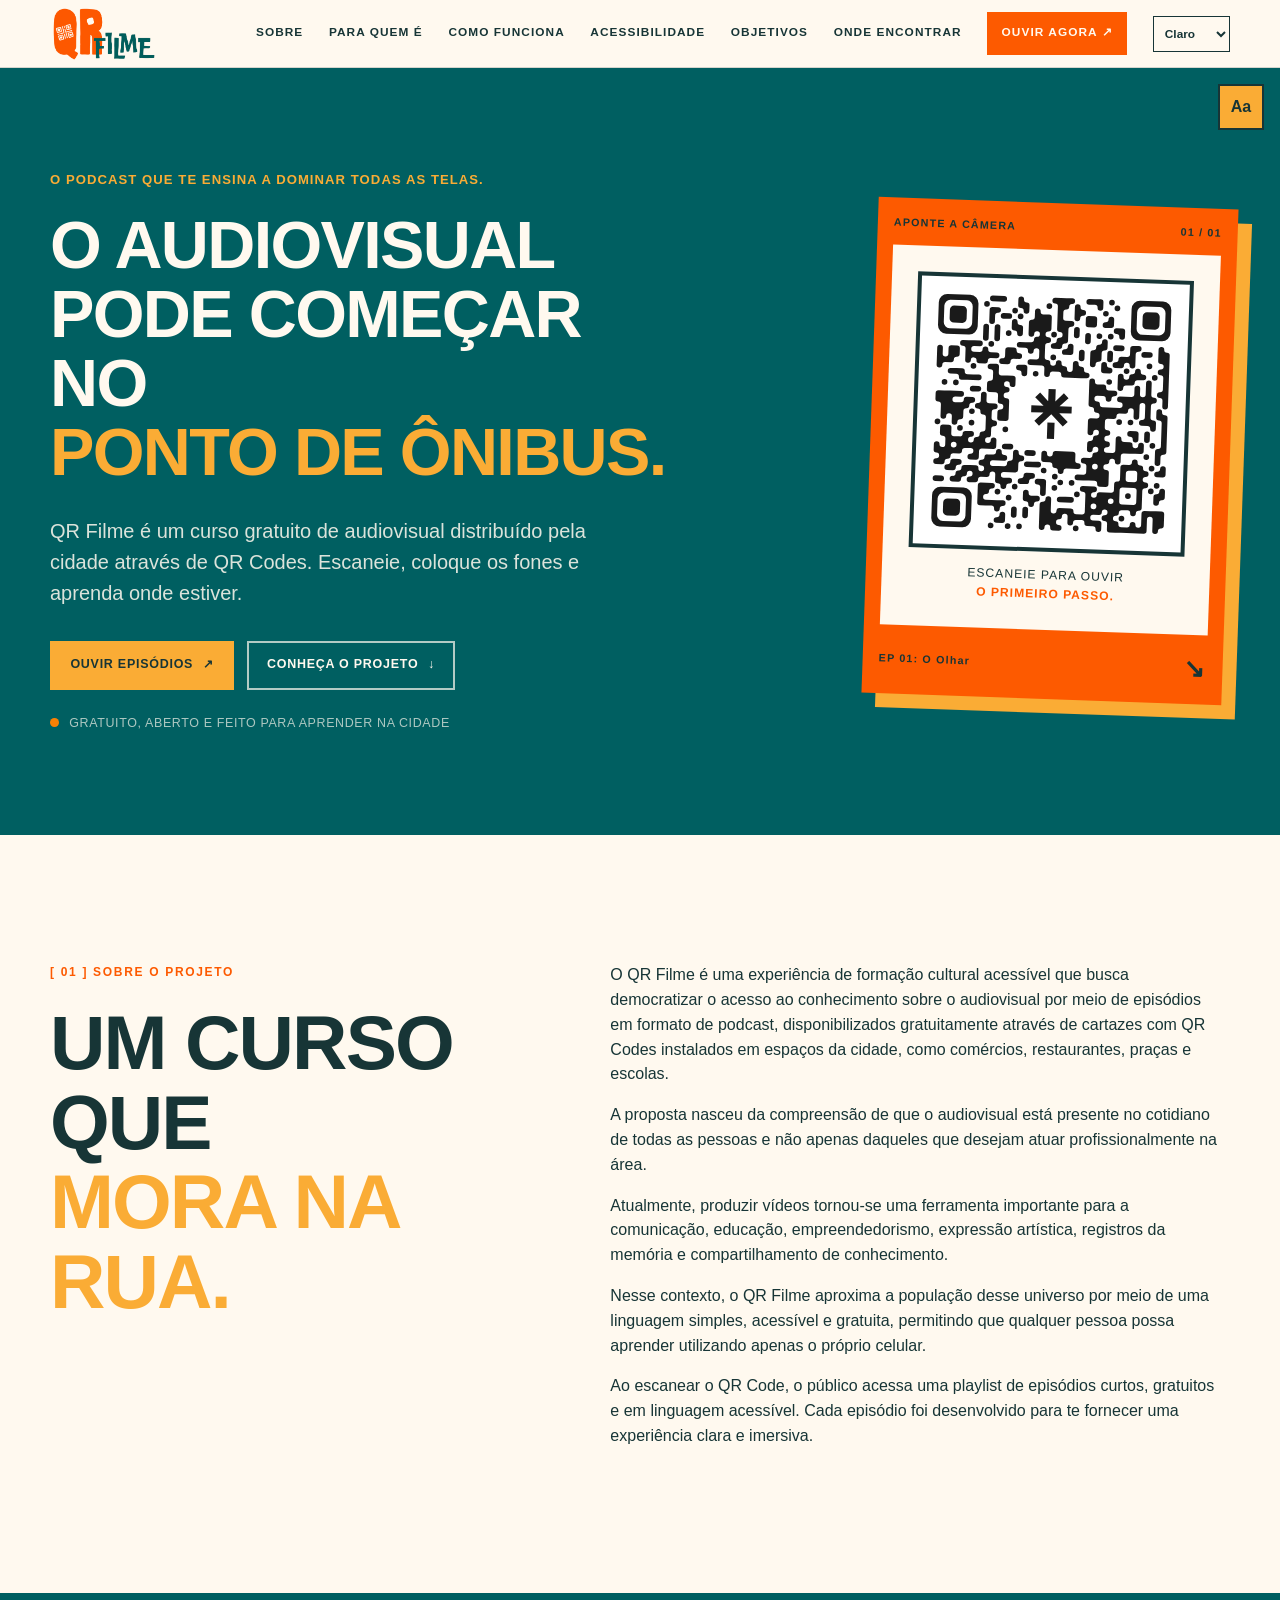
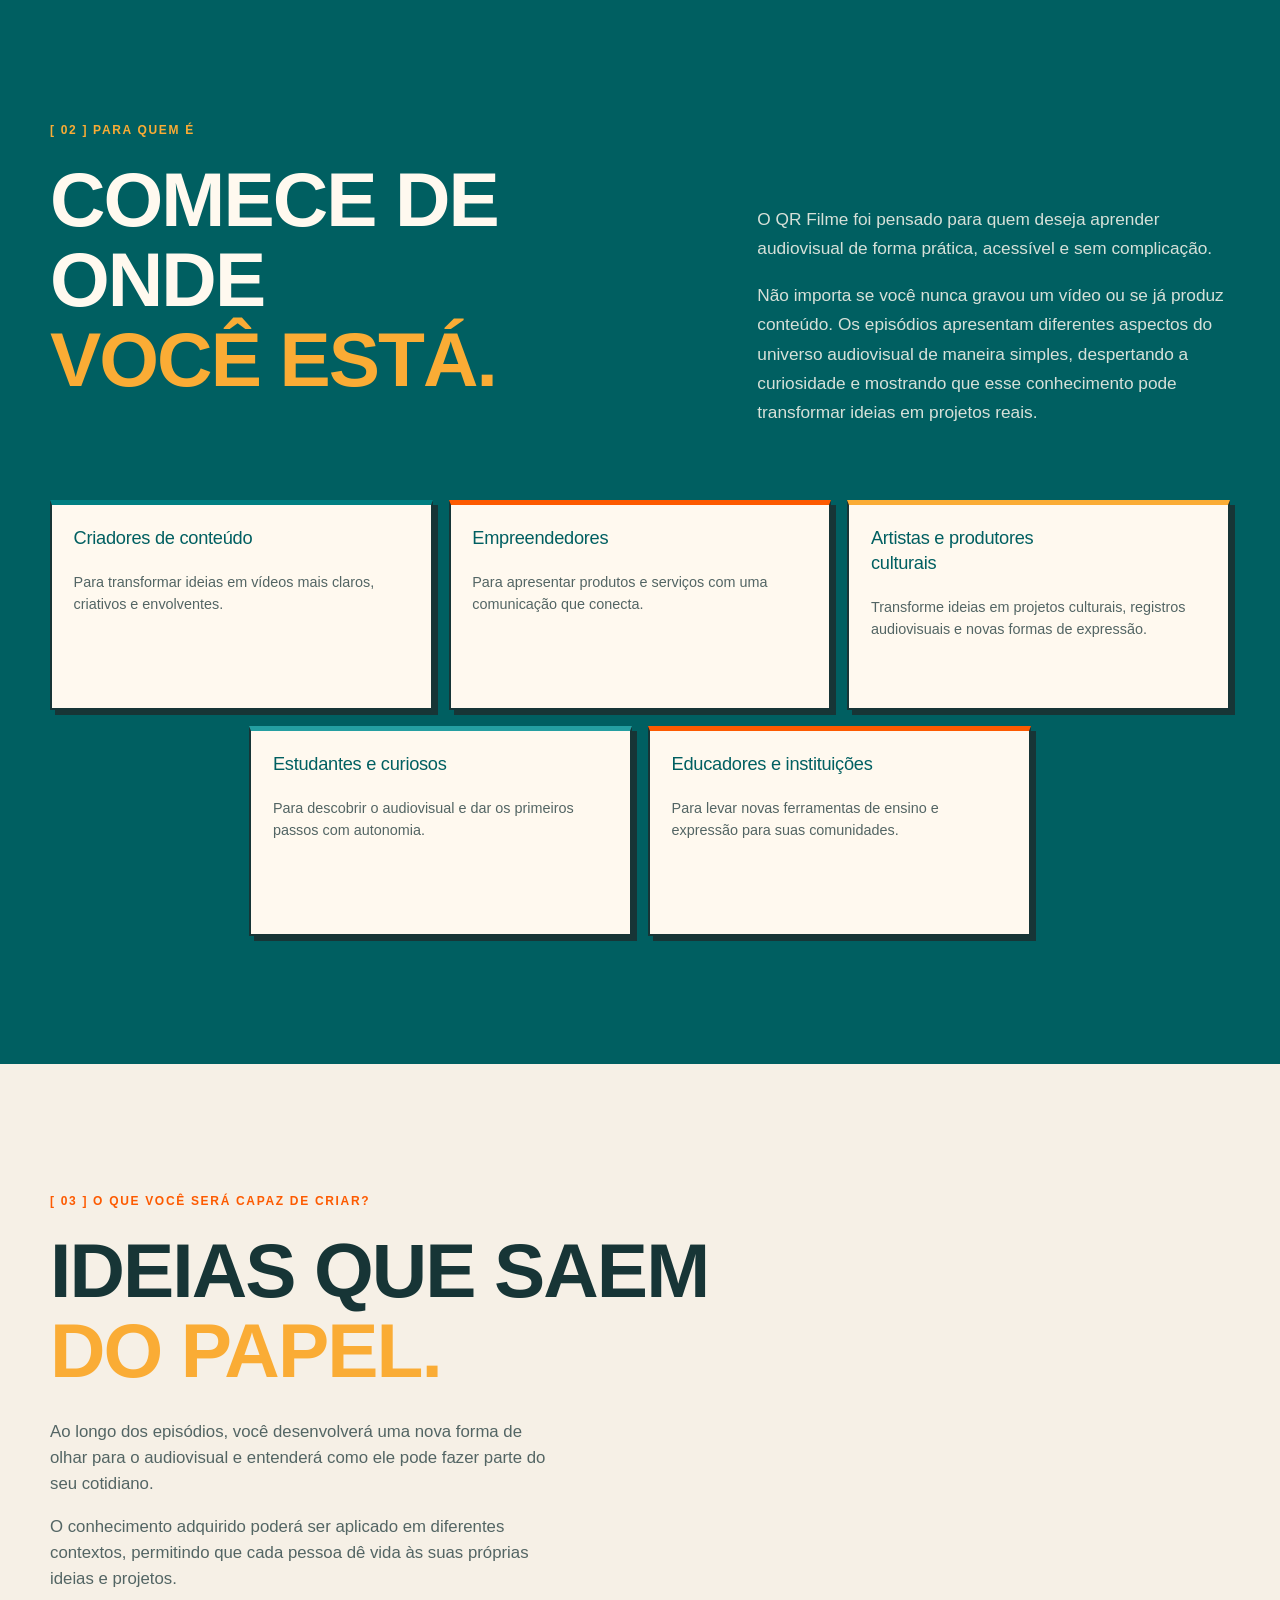
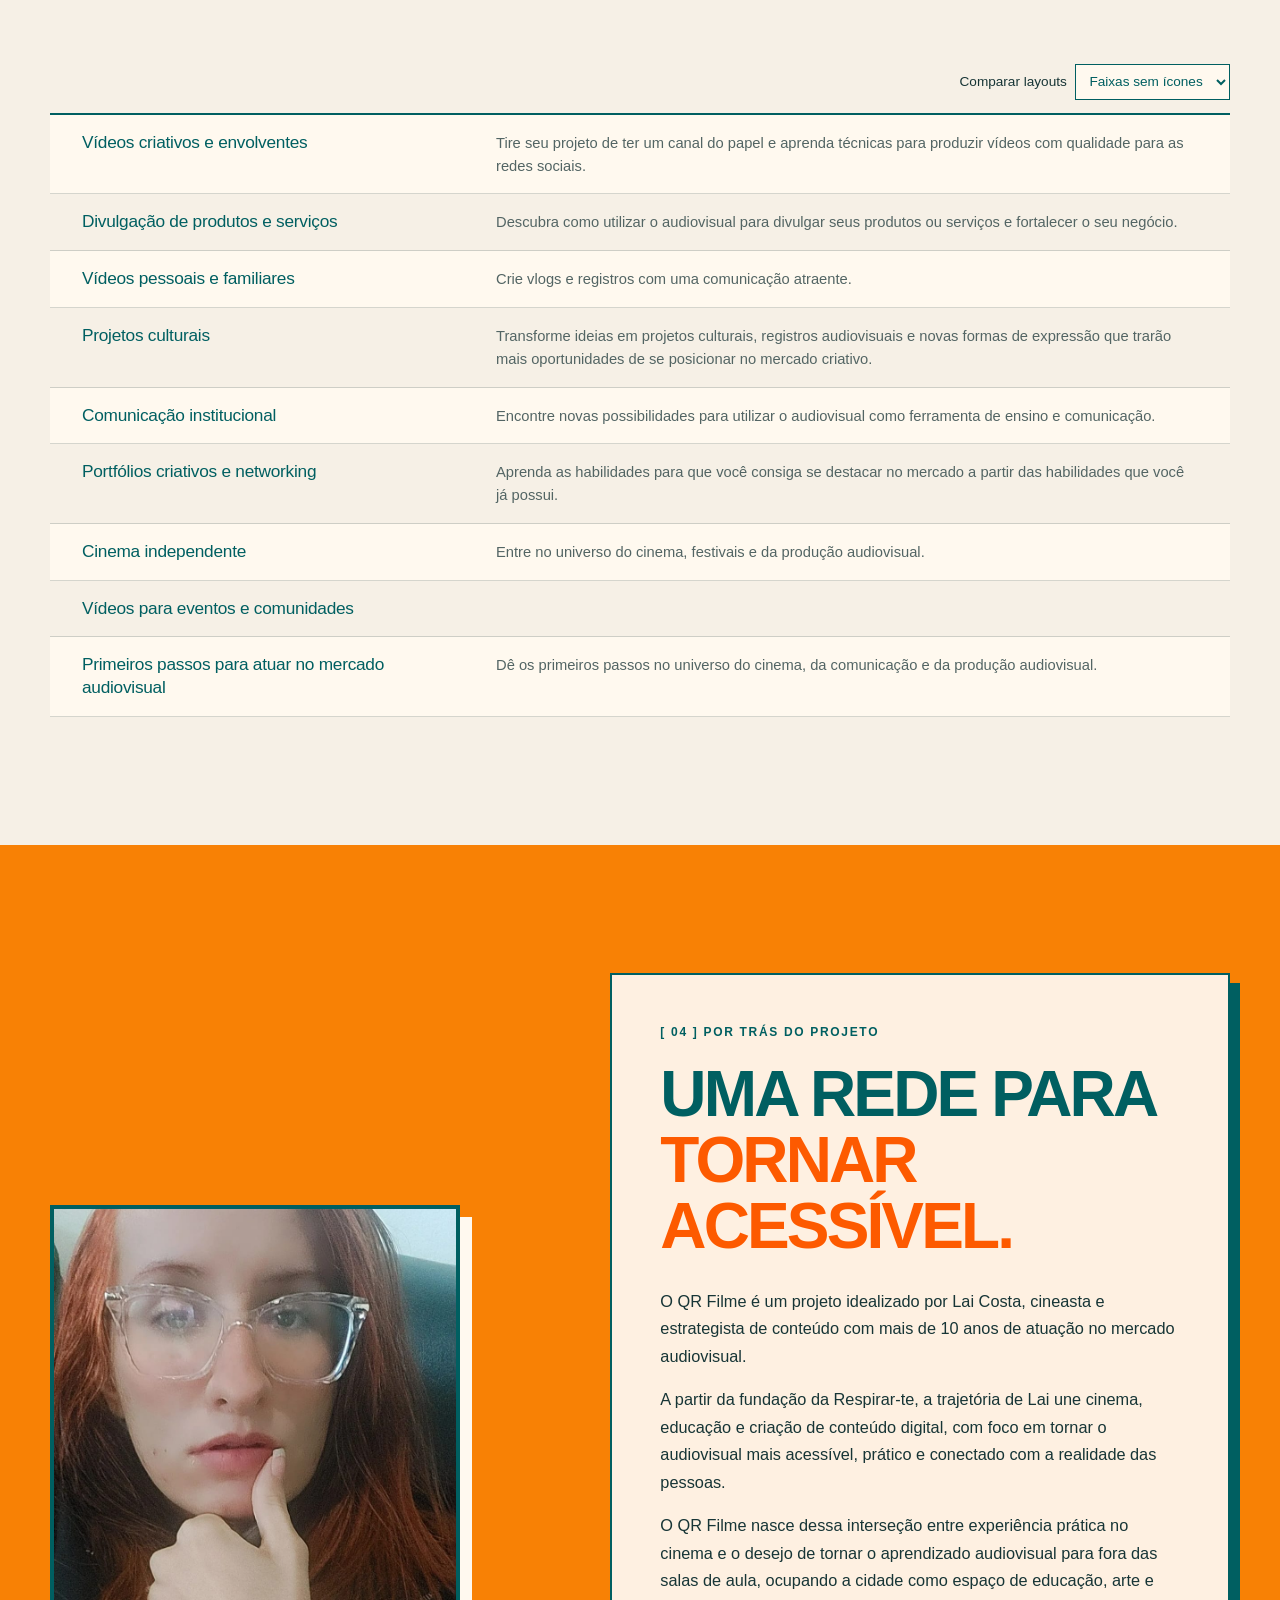
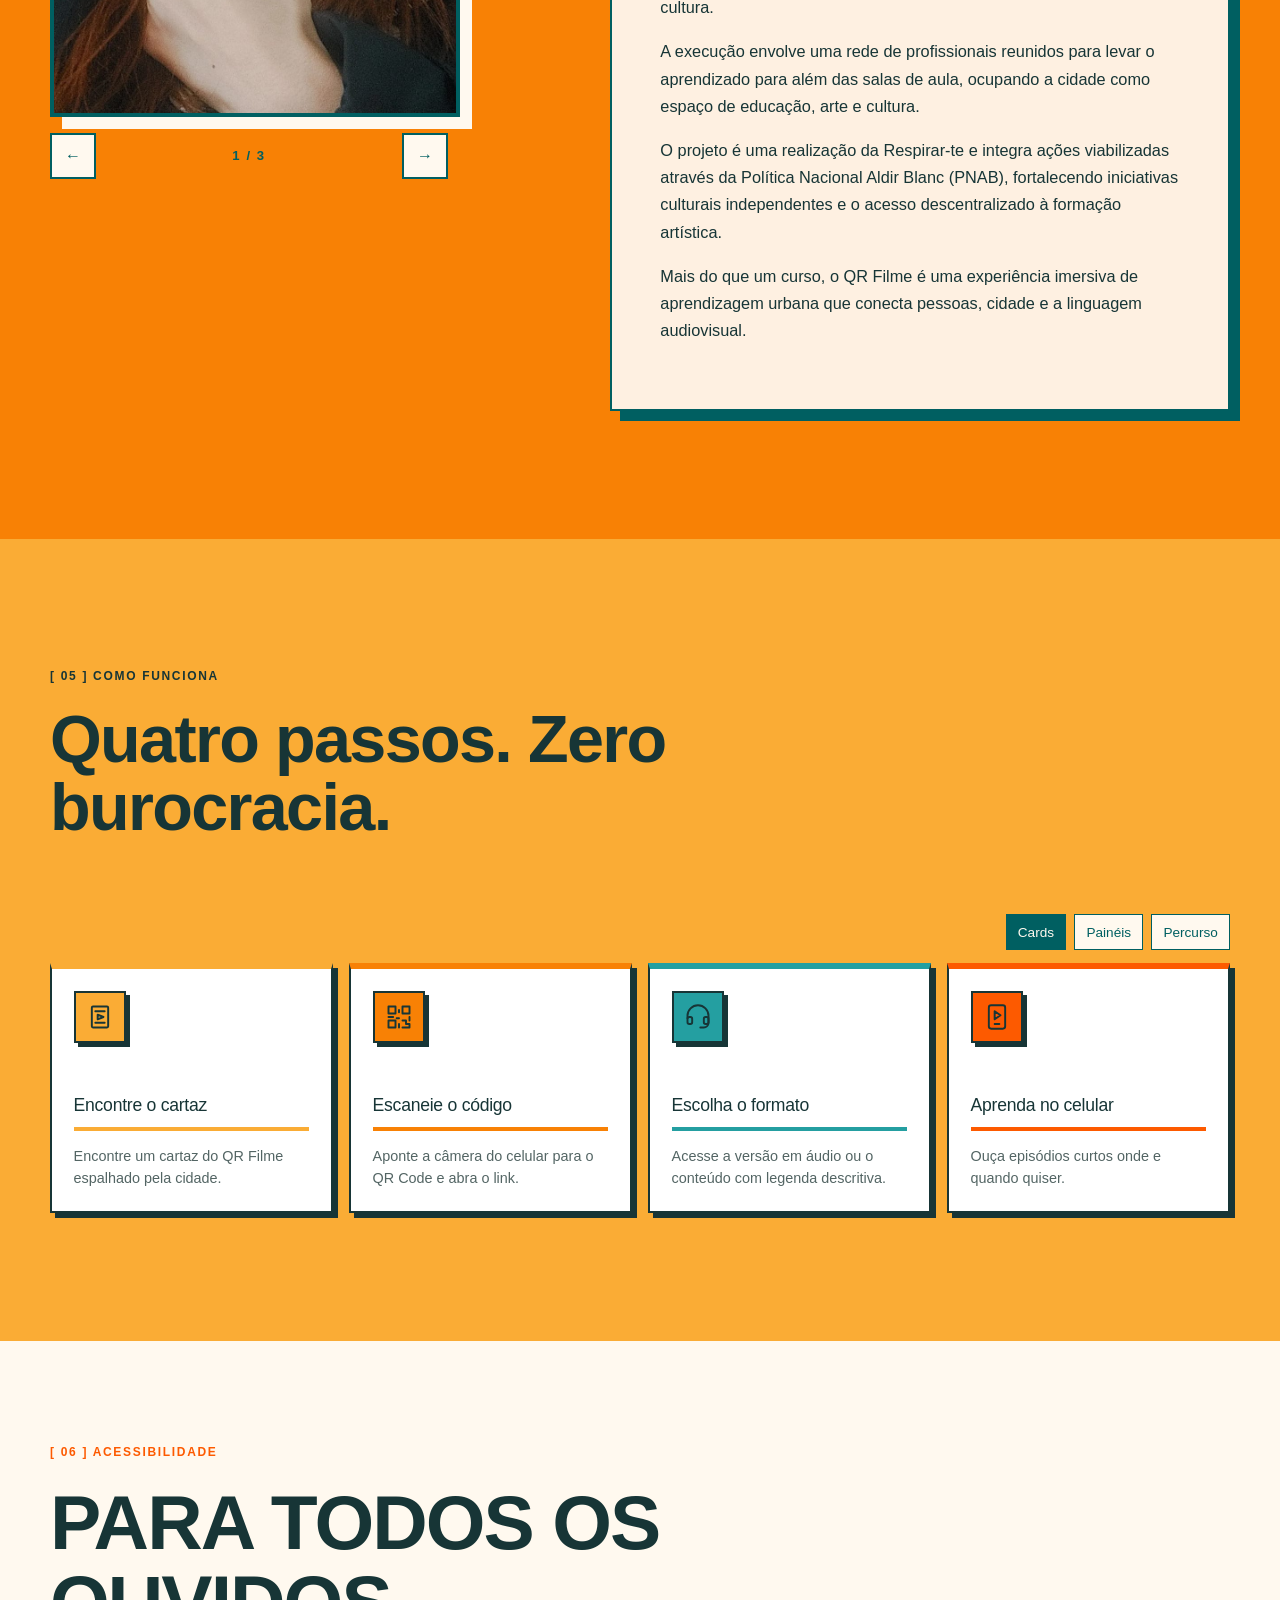
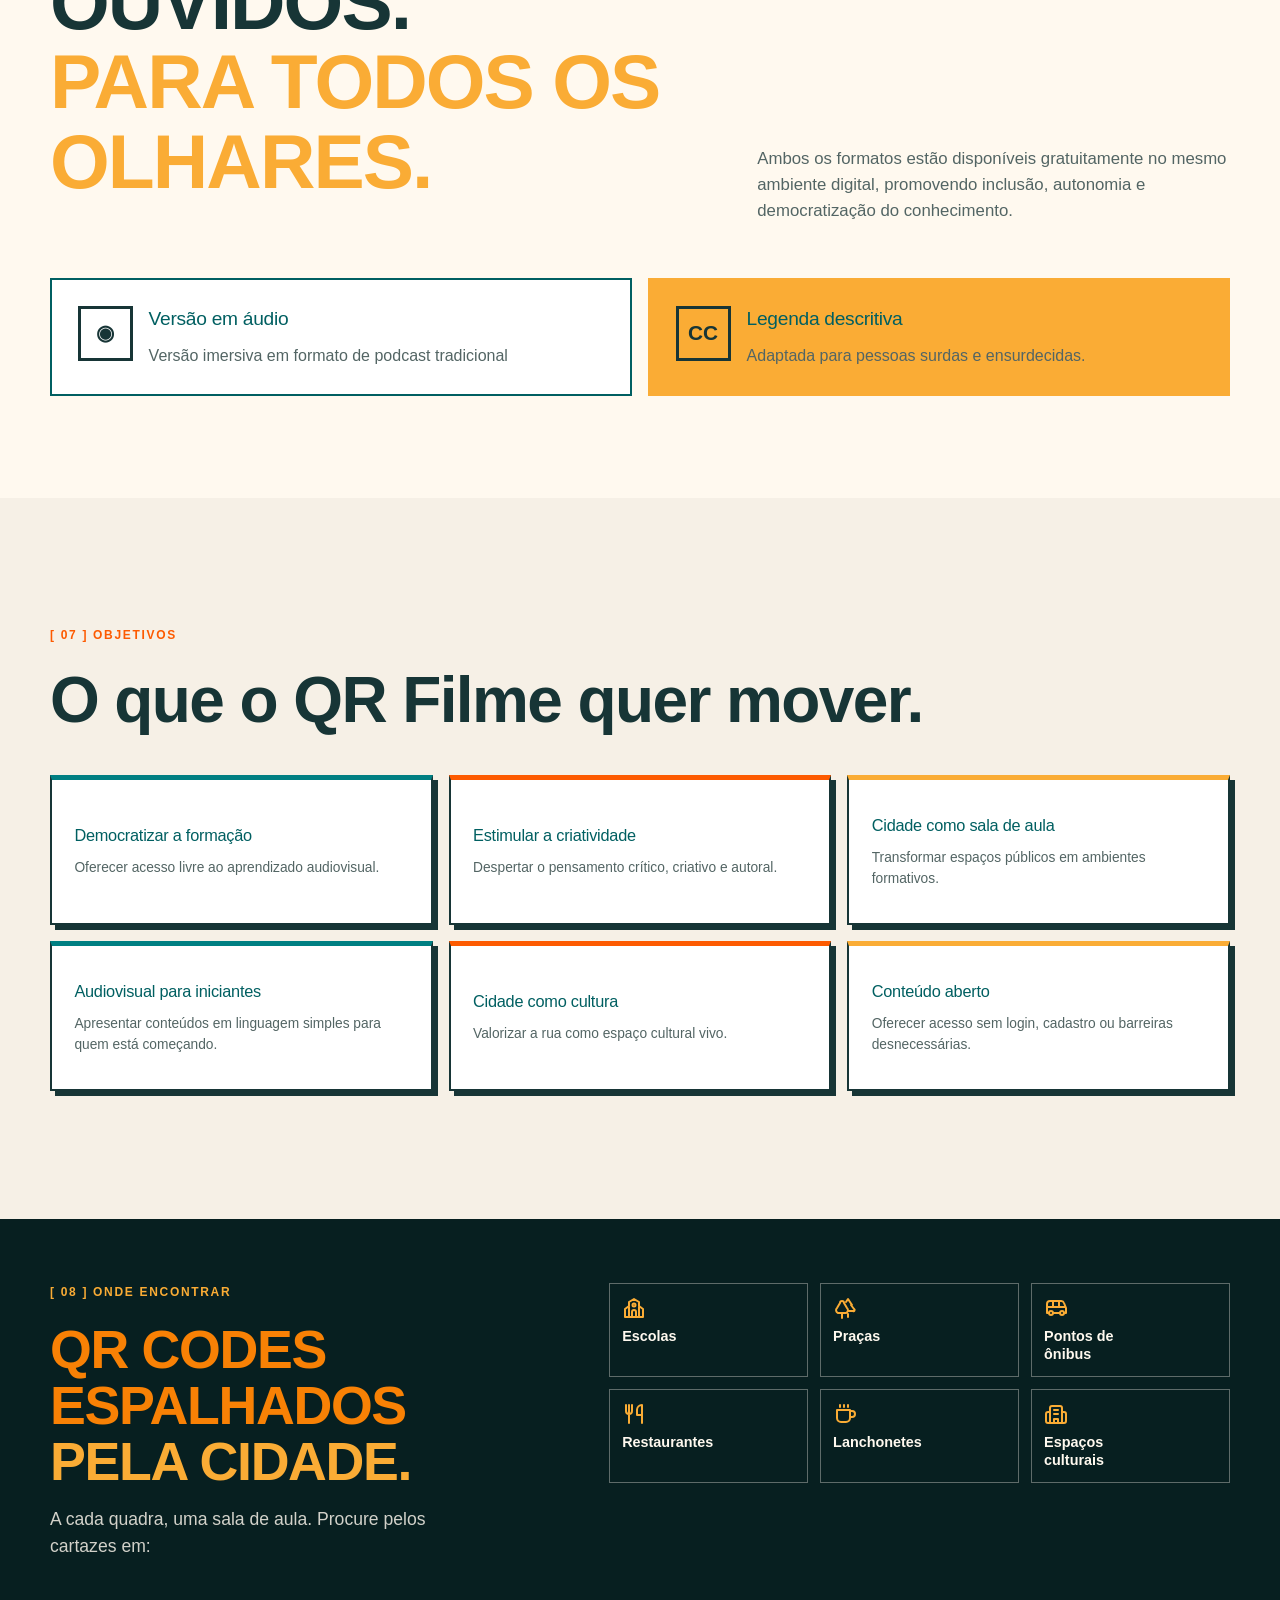
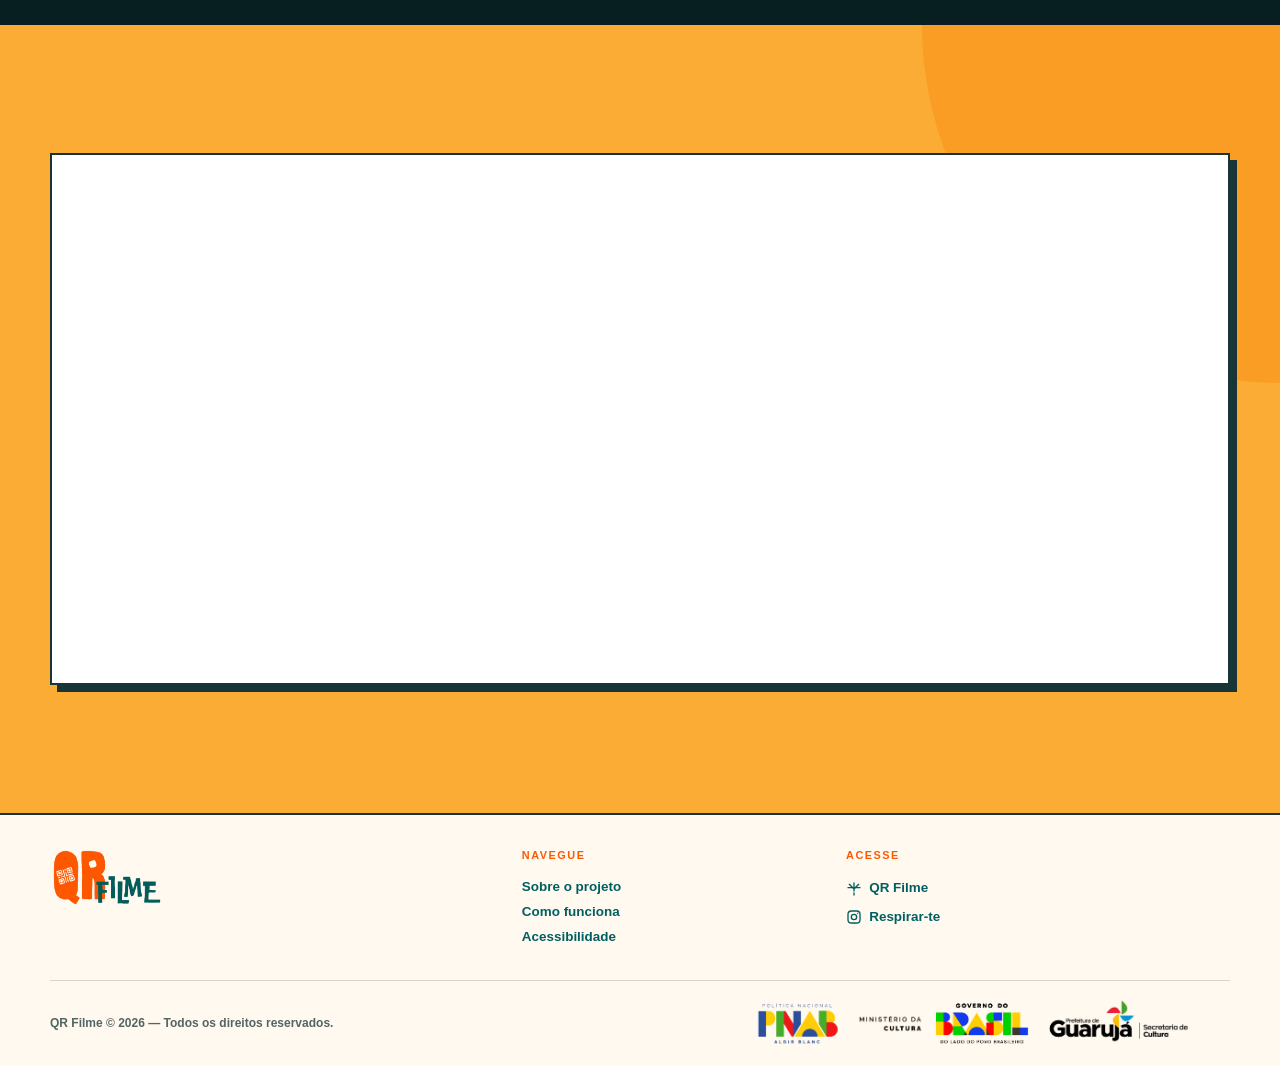
==== commit ef8e8424: "Adiciona seletor de tema claro e escuro" ====
--- a/index.html
+++ b/index.html
@@ -89,6 +89,10 @@
             rel="noopener noreferrer"
             >Ouvir agora <span aria-hidden="true">↗</span></a
           >
+          <select id="site-theme" class="theme-select" aria-label="Tema do site" hidden>
+            <option value="light">Claro</option>
+            <option value="dark">Escuro</option>
+          </select>
         </nav>
       </div>
     </header>
--- a/styles.css
+++ b/styles.css
@@ -57,6 +57,8 @@
 .brand img { width: 150px; height: 58px; object-fit: contain; object-position: left center; mix-blend-mode: multiply; }
 .site-nav { display: flex; align-items: center; gap: clamp(.8rem, 2vw, 1.75rem); font-size: .74rem; font-weight: 800; letter-spacing: .09em; text-transform: uppercase; }
 .site-nav a { text-decoration: none; border-bottom: 2px solid transparent; transition: color var(--ease), border-color var(--ease); }
+.theme-select { min-height: 36px; padding: .3rem .45rem; border: 1px solid currentColor; background: var(--cream); color: var(--ink); font: inherit; cursor: pointer; }
+.theme-select:focus-visible { outline-color: currentColor; }
 .site-nav a:hover { color: var(--orange-deep); border-color: currentColor; }
 .site-nav .nav-cta { padding: .7rem .9rem; background: var(--orange-deep); color: var(--cream); border-color: var(--orange-deep); }
 .site-nav .nav-cta:hover { background: var(--teal-deep); border-color: var(--teal-deep); color: var(--yellow); }
@@ -331,6 +333,36 @@
   html.js .reveal { opacity: 1; transform: none; }
 }
 
+/* Dark theme keeps light backplates for the brand artwork and QR codes. */
+:root[data-theme="dark"] {
+  color-scheme: dark;
+  --dark-base: #071f20;
+  --dark-panel: #123031;
+  --dark-border: #527879;
+  --dark-text: #fff9ef;
+  --dark-muted: #c0d5d3;
+}
+[data-theme="dark"] :is(body, .site-header, .site-nav, .site-footer, .section-about, .section-create, .section-story, .section-steps, .section-access, .section-objectives, .final-call) { background: var(--dark-base); color: var(--dark-text); }
+[data-theme="dark"] :is(.info-card, .possibility, .possibility-grid[data-layout="rows"] .possibility:nth-child(odd), .story-copy, .step, .steps-grid[data-layout="timeline"], .access-card, .objective, .final-grid, .font-settings-panel) {
+  background: var(--dark-panel);
+  color: var(--dark-text);
+  border-color: var(--dark-border);
+}
+[data-theme="dark"] .steps-grid[data-layout="timeline"] .step { background: transparent; }
+[data-theme="dark"] :is(.site-header, .site-footer, .footer-bottom, .possibility-grid, .site-nav a) { border-color: var(--dark-border); }
+[data-theme="dark"] :is(.eyebrow, .footer-label, .section-steps .eyebrow, .story-copy h2 em) { color: var(--yellow); }
+[data-theme="dark"] :is(.about-copy .lead, .story-copy h2, .section-steps h2, .section-objectives h2, .final-copy h2, .info-card h3, .possibility h3, .step h3, .access-card h3, .objective h3, .footer-links a, .font-settings-heading strong, .portrait-controls p, .share-status) { color: var(--dark-text); }
+[data-theme="dark"] :is(.section-heading > p:not(.eyebrow), .info-card p, .possibility p, .story-copy p:not(.eyebrow), .step p, .access-card p, .objective p, .final-copy > p:not(.final-tag):not(.share-status), .footer-bottom p, .font-settings-panel label) { color: var(--dark-muted); }
+[data-theme="dark"] :is(.theme-select, .possibility-toolbar select, .steps-toolbar button, .menu-toggle, .font-settings-panel select) { background: var(--dark-panel); color: var(--dark-text); border-color: var(--dark-border); }
+[data-theme="dark"] .steps-toolbar button[aria-pressed="true"] { background: var(--yellow); color: var(--ink); }
+[data-theme="dark"] .steps-toolbar button:focus-visible { outline-color: var(--focus); }
+[data-theme="dark"] :is(.site-nav a:hover, .footer-links a:hover) { color: var(--yellow); }
+[data-theme="dark"] :is(.site-nav .nav-cta, .mobile-listen) { color: #081f20; }
+[data-theme="dark"] .site-nav .nav-cta:hover { color: var(--yellow); }
+[data-theme="dark"] .brand { background: var(--cream); }
+[data-theme="dark"] .footer-bottom img { background: var(--cream); mix-blend-mode: normal; }
+[data-theme="dark"] .final-call::before { opacity: .12; }
+
 @media print {
   .site-header, .font-settings, .mobile-listen, .button-row { display: none; }
   .section, .final-grid { padding-block: 2rem; }
